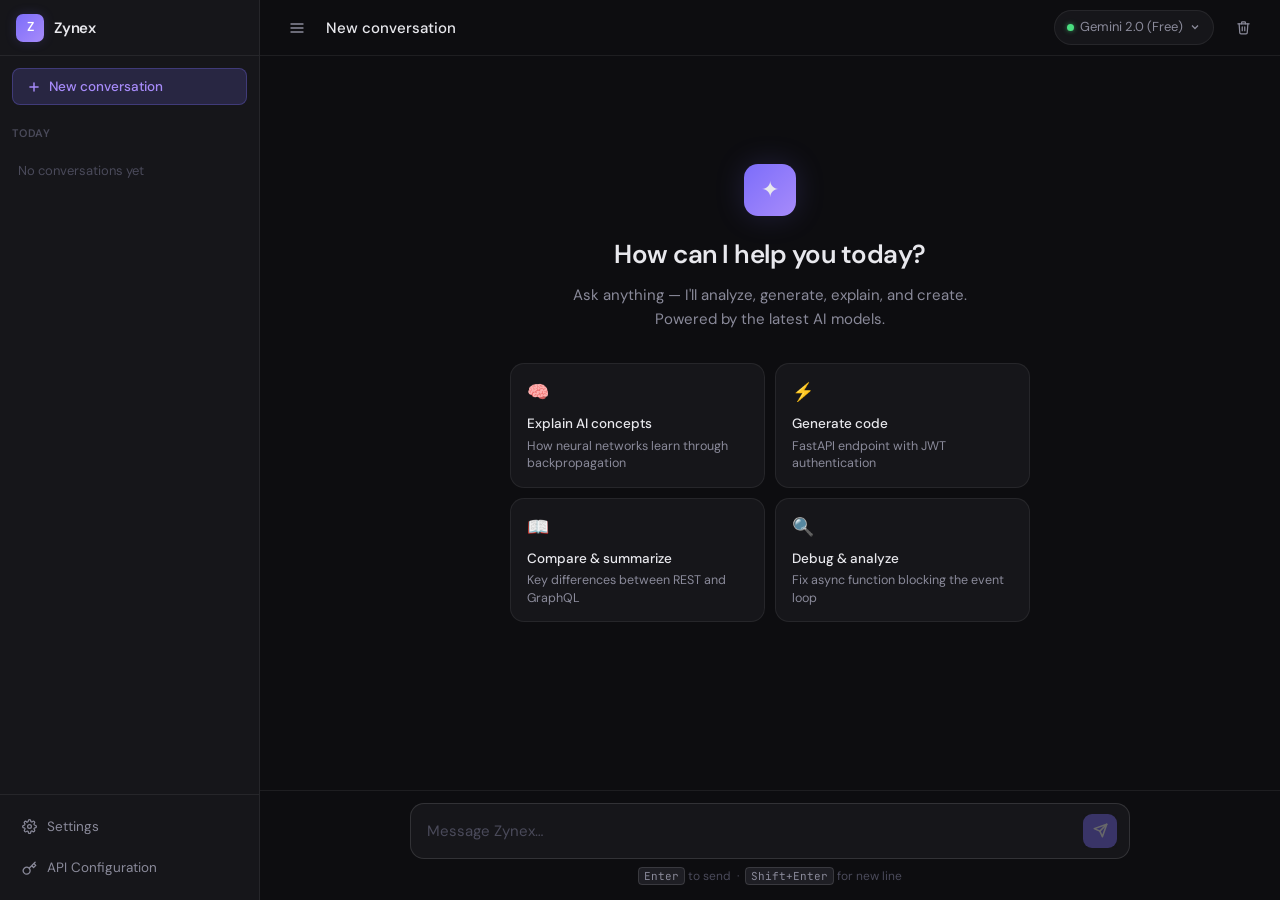
==== frontend/index.html @ 1a1c10d0 "fix: address frontend bugs regarding models, context, indicators, and errors" ====
<!DOCTYPE html>
<html lang="en">
<head>
  <meta charset="UTF-8" />
  <meta name="viewport" content="width=device-width, initial-scale=1.0" />
  <title>Zynex — Intelligent Assistant</title>
  <link rel="icon" type="image/svg+xml" href="favicon.svg" />
  <link rel="preconnect" href="https://fonts.googleapis.com" />
  <link rel="preconnect" href="https://fonts.gstatic.com" crossorigin />
  <link href="https://fonts.googleapis.com/css2?family=DM+Sans:ital,opsz,wght@0,9..40,300;0,9..40,400;0,9..40,500;0,9..40,600;1,9..40,300&family=JetBrains+Mono:wght@400;500&display=swap" rel="stylesheet" />
  <style>
    *, *::before, *::after { box-sizing: border-box; margin: 0; padding: 0; }

    :root {
      --bg:        #0d0d10;
      --surface:   #16161a;
      --surface2:  #1e1e24;
      --border:    rgba(255,255,255,0.07);
      --border2:   rgba(255,255,255,0.12);
      --text:      #e8e8ed;
      --text-dim:  #8a8a9a;
      --text-mute: #4a4a5a;
      --accent:    #7c6dfa;
      --accent2:   #a78bfa;
      --accent-glow: rgba(124,109,250,0.18);
      --user-bg:   #1e1d2e;
      --ai-bg:     transparent;
      --radius:    14px;
      --radius-sm: 8px;
      --font:      'DM Sans', sans-serif;
      --mono:      'JetBrains Mono', monospace;
      --sidebar-w: 260px;
      --header-h:  56px;
      --input-h:   64px;
    }

    html, body {
      height: 100%;
      width: 100%;
      overflow: hidden;
      background: var(--bg);
      color: var(--text);
      font-family: var(--font);
      font-size: 15px;
      line-height: 1.6;
      -webkit-font-smoothing: antialiased;
    }

    /* ── Layout ── */
    #app {
      display: flex;
      height: 100vh;
      width: 100vw;
      overflow: hidden;
    }

    /* ── Sidebar ── */
    #sidebar {
      width: var(--sidebar-w);
      min-width: var(--sidebar-w);
      background: var(--surface);
      border-right: 1px solid var(--border);
      display: flex;
      flex-direction: column;
      transition: transform 0.3s cubic-bezier(.4,0,.2,1), width 0.3s cubic-bezier(.4,0,.2,1);
      overflow: hidden;
      z-index: 10;
    }

    #sidebar.collapsed {
      width: 0;
      min-width: 0;
      transform: translateX(-100%);
    }

    .sidebar-header {
      height: var(--header-h);
      display: flex;
      align-items: center;
      padding: 0 16px;
      gap: 10px;
      border-bottom: 1px solid var(--border);
      flex-shrink: 0;
    }

    .logo-mark {
      width: 28px;
      height: 28px;
      background: linear-gradient(135deg, var(--accent), var(--accent2));
      border-radius: 7px;
      display: flex;
      align-items: center;
      justify-content: center;
      font-size: 13px;
      font-weight: 600;
      color: white;
      flex-shrink: 0;
      box-shadow: 0 0 12px var(--accent-glow);
    }

    .logo-text {
      font-weight: 600;
      font-size: 15px;
      letter-spacing: -0.2px;
      color: var(--text);
      white-space: nowrap;
    }

    .new-chat-btn {
      display: flex;
      align-items: center;
      gap: 8px;
      margin: 12px;
      padding: 9px 14px;
      background: var(--accent-glow);
      border: 1px solid rgba(124,109,250,0.3);
      border-radius: var(--radius-sm);
      color: var(--accent2);
      font-size: 13.5px;
      font-weight: 500;
      cursor: pointer;
      transition: all 0.18s ease;
      font-family: var(--font);
    }
    .new-chat-btn:hover {
      background: rgba(124,109,250,0.22);
      border-color: rgba(124,109,250,0.5);
    }
    .new-chat-btn svg { flex-shrink: 0; }

    .history-section {
      padding: 8px 12px 4px;
      font-size: 11px;
      font-weight: 600;
      letter-spacing: 0.8px;
      text-transform: uppercase;
      color: var(--text-mute);
    }

    .history-list {
      flex: 1;
      overflow-y: auto;
      padding: 4px 8px;
      scrollbar-width: thin;
      scrollbar-color: var(--border2) transparent;
    }
    .history-list::-webkit-scrollbar { width: 4px; }
    .history-list::-webkit-scrollbar-track { background: transparent; }
    .history-list::-webkit-scrollbar-thumb { background: var(--border2); border-radius: 2px; }

    .history-item {
      padding: 8px 10px;
      border-radius: var(--radius-sm);
      cursor: pointer;
      font-size: 13.5px;
      color: var(--text-dim);
      white-space: nowrap;
      overflow: hidden;
      text-overflow: ellipsis;
      transition: all 0.15s;
      display: flex;
      align-items: center;
      gap: 8px;
    }
    .history-item:hover { background: var(--surface2); color: var(--text); }
    .history-item.active { background: var(--surface2); color: var(--text); }
    .history-item svg { flex-shrink: 0; opacity: 0.5; }

    .sidebar-footer {
      border-top: 1px solid var(--border);
      padding: 12px;
      display: flex;
      flex-direction: column;
      gap: 2px;
    }

    .sidebar-footer-btn {
      display: flex;
      align-items: center;
      gap: 10px;
      padding: 9px 10px;
      border-radius: var(--radius-sm);
      color: var(--text-dim);
      font-size: 13.5px;
      cursor: pointer;
      transition: all 0.15s;
    }
    .sidebar-footer-btn:hover { background: var(--surface2); color: var(--text); }

    /* ── Main ── */
    #main {
      flex: 1;
      display: flex;
      flex-direction: column;
      min-width: 0;
      overflow: hidden;
    }

    /* ── Header ── */
    #header {
      height: var(--header-h);
      display: flex;
      align-items: center;
      padding: 0 20px;
      border-bottom: 1px solid var(--border);
      background: var(--bg);
      flex-shrink: 0;
      gap: 12px;
    }

    .icon-btn {
      width: 34px;
      height: 34px;
      display: flex;
      align-items: center;
      justify-content: center;
      border-radius: var(--radius-sm);
      background: none;
      border: none;
      color: var(--text-dim);
      cursor: pointer;
      transition: all 0.15s;
      flex-shrink: 0;
    }
    .icon-btn:hover { background: var(--surface2); color: var(--text); }

    .model-selector {
      display: flex;
      align-items: center;
      gap: 6px;
      padding: 6px 12px;
      background: var(--surface);
      border: 1px solid var(--border);
      border-radius: 20px;
      font-size: 13px;
      color: var(--text-dim);
      cursor: pointer;
      transition: all 0.15s;
      font-family: var(--font);
    }
    .model-selector:hover { border-color: var(--border2); color: var(--text); }
    .model-dot {
      width: 7px; height: 7px;
      background: #4ade80;
      border-radius: 50%;
      box-shadow: 0 0 5px rgba(74,222,128,0.6);
      animation: pulse-dot 2s ease-in-out infinite;
    }
    @keyframes pulse-dot {
      0%, 100% { opacity: 1; }
      50% { opacity: 0.5; }
    }

    .header-title {
      flex: 1;
      font-size: 15px;
      font-weight: 500;
      color: var(--text);
      white-space: nowrap;
      overflow: hidden;
      text-overflow: ellipsis;
    }

    /* ── Chat area ── */
    #chat {
      flex: 1;
      overflow-y: auto;
      padding: 0;
      scroll-behavior: smooth;
      scrollbar-width: thin;
      scrollbar-color: var(--border2) transparent;
      display: flex;
      flex-direction: column;
    }
    #chat::-webkit-scrollbar { width: 5px; }
    #chat::-webkit-scrollbar-track { background: transparent; }
    #chat::-webkit-scrollbar-thumb { background: var(--border2); border-radius: 3px; }

    /* Welcome screen */
    #welcome {
      flex: 1;
      display: flex;
      flex-direction: column;
      align-items: center;
      justify-content: center;
      padding: 40px 24px 100px;
      text-align: center;
      min-height: 0;
    }

    .welcome-icon {
      width: 52px;
      height: 52px;
      background: linear-gradient(135deg, var(--accent), var(--accent2));
      border-radius: 14px;
      display: flex;
      align-items: center;
      justify-content: center;
      font-size: 22px;
      margin-bottom: 18px;
      box-shadow: 0 0 30px var(--accent-glow);
      animation: float 4s ease-in-out infinite;
    }
    @keyframes float {
      0%, 100% { transform: translateY(0px); }
      50% { transform: translateY(-6px); }
    }

    .welcome-title {
      font-size: 26px;
      font-weight: 600;
      letter-spacing: -0.5px;
      color: var(--text);
      margin-bottom: 8px;
    }
    .welcome-sub {
      font-size: 15px;
      color: var(--text-dim);
      max-width: 400px;
      line-height: 1.6;
      margin-bottom: 32px;
    }

    .suggestion-grid {
      display: grid;
      grid-template-columns: 1fr 1fr;
      gap: 10px;
      max-width: 520px;
      width: 100%;
    }

    .suggestion-card {
      background: var(--surface);
      border: 1px solid var(--border);
      border-radius: var(--radius);
      padding: 14px 16px;
      cursor: pointer;
      text-align: left;
      transition: all 0.18s ease;
      font-family: var(--font);
    }
    .suggestion-card:hover {
      border-color: rgba(124,109,250,0.4);
      background: var(--surface2);
      transform: translateY(-1px);
      box-shadow: 0 4px 20px rgba(0,0,0,0.3);
    }
    .suggestion-card .s-icon {
      font-size: 18px;
      margin-bottom: 6px;
    }
    .suggestion-card .s-title {
      font-size: 13.5px;
      font-weight: 500;
      color: var(--text);
      margin-bottom: 3px;
    }
    .suggestion-card .s-desc {
      font-size: 12.5px;
      color: var(--text-dim);
      line-height: 1.4;
    }

    /* Messages */
    #messages {
      flex: 1;
      padding: 20px 0 8px;
      display: flex;
      flex-direction: column;
      gap: 0;
    }

    .message {
      width: 100%;
      padding: 16px 0;
      display: flex;
      justify-content: center;
      animation: fadeSlideUp 0.25s ease forwards;
    }
    @keyframes fadeSlideUp {
      from { opacity: 0; transform: translateY(10px); }
      to   { opacity: 1; transform: translateY(0); }
    }

    .message-inner {
      width: 100%;
      max-width: 720px;
      padding: 0 24px;
      display: flex;
      flex-direction: column;
      gap: 8px;
    }

    .message.user .message-inner {
      align-items: flex-end;
    }

    .message-avatar {
      width: 28px;
      height: 28px;
      border-radius: 50%;
      display: flex;
      align-items: center;
      justify-content: center;
      font-size: 12px;
      font-weight: 600;
      flex-shrink: 0;
    }

    .message-meta {
      display: flex;
      align-items: center;
      gap: 8px;
    }
    .message.user .message-meta {
      flex-direction: row-reverse;
    }

    .message-role {
      font-size: 12.5px;
      font-weight: 600;
      color: var(--text-mute);
      letter-spacing: 0.3px;
    }

    .message-bubble {
      max-width: 85%;
      font-size: 15px;
      line-height: 1.7;
    }

    .message.user .message-bubble {
      background: var(--user-bg);
      border: 1px solid rgba(124,109,250,0.2);
      border-radius: 18px 18px 4px 18px;
      padding: 12px 18px;
      color: var(--text);
    }

    .message.ai .message-bubble {
      color: var(--text);
      padding: 4px 0;
    }

    /* AI avatar */
    .ai-avatar {
      background: linear-gradient(135deg, var(--accent), var(--accent2));
      color: white;
    }
    .user-avatar {
      background: var(--surface2);
      border: 1px solid var(--border2);
      color: var(--text-dim);
    }

    /* Code blocks */
    .message-bubble pre {
      background: var(--surface);
      border: 1px solid var(--border);
      border-radius: var(--radius-sm);
      padding: 14px 16px;
      overflow-x: auto;
      margin: 10px 0;
      font-family: var(--mono);
      font-size: 13px;
      line-height: 1.6;
    }
    .message-bubble code {
      font-family: var(--mono);
      font-size: 13px;
      background: var(--surface2);
      padding: 2px 6px;
      border-radius: 4px;
      color: var(--accent2);
    }
    .message-bubble pre code {
      background: none;
      padding: 0;
      color: var(--text);
    }

    /* Typing indicator */
    .typing-indicator {
      display: flex;
      align-items: center;
      gap: 4px;
      padding: 14px 0 4px;
    }
    .typing-dot {
      width: 7px;
      height: 7px;
      border-radius: 50%;
      background: var(--accent2);
      opacity: 0.4;
      animation: blink 1.2s ease-in-out infinite;
    }
    .typing-dot:nth-child(2) { animation-delay: 0.2s; }
    .typing-dot:nth-child(3) { animation-delay: 0.4s; }
    @keyframes blink {
      0%, 80%, 100% { opacity: 0.2; transform: scale(0.9); }
      40% { opacity: 1; transform: scale(1.1); }
    }

    /* Streaming text cursor */
    .stream-cursor {
      display: inline-block;
      width: 2px;
      height: 1em;
      background: var(--accent2);
      vertical-align: text-bottom;
      margin-left: 2px;
      animation: cursor-blink 0.7s ease-in-out infinite;
    }
    @keyframes cursor-blink {
      0%, 100% { opacity: 1; }
      50% { opacity: 0; }
    }

    /* ── Input area ── */
    #input-area {
      border-top: 1px solid var(--border);
      background: var(--bg);
      padding: 12px 20px 14px;
      flex-shrink: 0;
    }

    .input-wrapper {
      max-width: 720px;
      margin: 0 auto;
      position: relative;
    }

    .input-box {
      width: 100%;
      background: var(--surface);
      border: 1px solid var(--border2);
      border-radius: 14px;
      display: flex;
      align-items: flex-end;
      gap: 0;
      transition: border-color 0.2s, box-shadow 0.2s;
      overflow: hidden;
    }
    .input-box:focus-within {
      border-color: rgba(124,109,250,0.5);
      box-shadow: 0 0 0 3px var(--accent-glow);
    }

    #input {
      flex: 1;
      background: none;
      border: none;
      outline: none;
      color: var(--text);
      font-family: var(--font);
      font-size: 15px;
      line-height: 1.5;
      padding: 14px 16px;
      resize: none;
      max-height: 160px;
      min-height: 52px;
      overflow-y: auto;
      scrollbar-width: thin;
    }
    #input::placeholder { color: var(--text-mute); }

    .input-actions {
      display: flex;
      align-items: flex-end;
      padding: 10px 12px 10px 0;
      gap: 6px;
    }

    #send-btn {
      width: 34px;
      height: 34px;
      border-radius: 9px;
      border: none;
      background: var(--accent);
      color: white;
      cursor: pointer;
      display: flex;
      align-items: center;
      justify-content: center;
      transition: all 0.15s;
      flex-shrink: 0;
    }
    #send-btn:hover { background: var(--accent2); transform: scale(1.04); }
    #send-btn:disabled { opacity: 0.35; cursor: not-allowed; transform: none; }
    #send-btn.loading {
      background: var(--surface2);
    }
    .stop-icon { display: none; }
    #send-btn.loading .send-icon { display: none; }
    #send-btn.loading .stop-icon { display: block; }

    /* ── Progress bar ── */
    #progress-bar {
      position: fixed;
      top: 0;
      left: 0;
      height: 2px;
      width: 0%;
      background: linear-gradient(90deg, var(--accent), var(--accent2));
      z-index: 9999;
      transition: width 0.3s ease;
      box-shadow: 0 0 8px var(--accent);
      display: none;
    }
    #progress-bar.active {
      display: block;
    }

    /* ── Scrollbar for chat ── */
    #chat {
      scrollbar-width: thin;
      scrollbar-color: var(--border2) transparent;
    }

    /* ── Toasts ── */
    #toast-container {
      position: fixed;
      bottom: 80px;
      right: 20px;
      display: flex;
      flex-direction: column;
      gap: 8px;
      z-index: 9999;
    }
    .toast {
      background: var(--surface2);
      border: 1px solid var(--border2);
      border-radius: var(--radius-sm);
      padding: 10px 14px;
      font-size: 13.5px;
      color: var(--text);
      animation: toast-in 0.2s ease;
      max-width: 280px;
    }
    @keyframes toast-in {
      from { opacity: 0; transform: translateY(10px); }
      to   { opacity: 1; transform: translateY(0); }
    }
    .toast.error { border-color: rgba(239,68,68,0.4); color: #fca5a5; }
    .toast.success { border-color: rgba(74,222,128,0.4); color: #86efac; }

    /* ── Responsive ── */
    @media (max-width: 768px) {
      #sidebar {
        position: fixed;
        top: 0;
        left: 0;
        height: 100%;
        transform: translateX(-100%);
        width: 280px;
        min-width: 280px;
      }
      #sidebar.open {
        transform: translateX(0);
        box-shadow: 4px 0 30px rgba(0,0,0,0.5);
      }
      #sidebar.collapsed {
        width: 280px;
        min-width: 280px;
        transform: translateX(-100%);
      }
      .suggestion-grid {
        grid-template-columns: 1fr;
      }
      .message-inner {
        padding: 0 16px;
      }
      #input-area {
        padding: 10px 12px 12px;
      }
    }

    /* ── Key input states ── */
    .input-hint {
      text-align: center;
      font-size: 12px;
      color: var(--text-mute);
      margin-top: 8px;
    }
    .input-hint kbd {
      font-family: var(--mono);
      font-size: 11px;
      background: var(--surface2);
      border: 1px solid var(--border2);
      border-radius: 4px;
      padding: 1px 5px;
      color: var(--text-dim);
    }

    /* ── Setup Banner ── */
    #setup-banner {
      display: none;
      background: linear-gradient(135deg, rgba(124,109,250,0.12), rgba(167,139,250,0.08));
      border: 1px solid rgba(124,109,250,0.25);
      border-radius: var(--radius);
      padding: 20px 24px;
      margin: 16px 20px;
      text-align: center;
      animation: fadeSlideUp 0.35s ease forwards;
    }
    #setup-banner.visible { display: block; }
    .setup-title {
      font-size: 15px;
      font-weight: 600;
      color: var(--text);
      margin-bottom: 6px;
    }
    .setup-desc {
      font-size: 13px;
      color: var(--text-dim);
      margin-bottom: 14px;
      line-height: 1.5;
    }
    .setup-btn {
      display: inline-flex;
      align-items: center;
      gap: 8px;
      padding: 10px 22px;
      background: var(--accent);
      border: none;
      border-radius: 10px;
      color: white;
      font-size: 14px;
      font-weight: 600;
      cursor: pointer;
      font-family: var(--font);
      transition: all 0.18s ease;
      box-shadow: 0 2px 12px rgba(124,109,250,0.3);
    }
    .setup-btn:hover {
      background: var(--accent2);
      transform: translateY(-1px);
      box-shadow: 0 4px 20px rgba(124,109,250,0.4);
    }
    .setup-btn:disabled {
      opacity: 0.6;
      cursor: not-allowed;
      transform: none;
    }
    .setup-badge {
      display: inline-block;
      background: rgba(74,222,128,0.15);
      border: 1px solid rgba(74,222,128,0.3);
      border-radius: 6px;
      padding: 2px 8px;
      font-size: 11px;
      color: #86efac;
      font-weight: 600;
      margin-left: 6px;
    }
    .setup-success {
      display: none;
      color: #86efac;
      font-size: 14px;
      font-weight: 500;
      padding: 12px 0 4px;
    }
    .setup-success.visible { display: block; }

    @keyframes spin {
      to { transform: rotate(360deg); }
    }
  </style>
</head>
<body>

<!-- Progress bar -->
<div id="progress-bar"></div>

<!-- Toast container -->
<div id="toast-container"></div>

<div id="app">

  <!-- Sidebar -->
  <aside id="sidebar">
    <div class="sidebar-header">
      <div class="logo-mark">Z</div>
      <span class="logo-text">Zynex</span>
    </div>

    <button class="new-chat-btn" onclick="newChat()">
      <svg width="14" height="14" viewBox="0 0 24 24" fill="none" stroke="currentColor" stroke-width="2.5" stroke-linecap="round" stroke-linejoin="round">
        <line x1="12" y1="5" x2="12" y2="19"/><line x1="5" y1="12" x2="19" y2="12"/>
      </svg>
      New conversation
    </button>

    <div class="history-section">Today</div>
    <div class="history-list" id="history-list">
      <!-- populated by JS -->
    </div>

    <div class="sidebar-footer">
      <div class="sidebar-footer-btn" onclick="showToast('Settings coming soon', 'info')">
        <svg width="15" height="15" viewBox="0 0 24 24" fill="none" stroke="currentColor" stroke-width="2" stroke-linecap="round" stroke-linejoin="round">
          <circle cx="12" cy="12" r="3"/><path d="M19.4 15a1.65 1.65 0 0 0 .33 1.82l.06.06a2 2 0 0 1-2.83 2.83l-.06-.06a1.65 1.65 0 0 0-1.82-.33 1.65 1.65 0 0 0-1 1.51V21a2 2 0 0 1-4 0v-.09A1.65 1.65 0 0 0 9 19.4a1.65 1.65 0 0 0-1.82.33l-.06.06a2 2 0 0 1-2.83-2.83l.06-.06A1.65 1.65 0 0 0 4.68 15a1.65 1.65 0 0 0-1.51-1H3a2 2 0 0 1 0-4h.09A1.65 1.65 0 0 0 4.6 9a1.65 1.65 0 0 0-.33-1.82l-.06-.06a2 2 0 0 1 2.83-2.83l.06.06A1.65 1.65 0 0 0 9 4.68a1.65 1.65 0 0 0 1-1.51V3a2 2 0 0 1 4 0v.09a1.65 1.65 0 0 0 1 1.51 1.65 1.65 0 0 0 1.82-.33l.06-.06a2 2 0 0 1 2.83 2.83l-.06.06A1.65 1.65 0 0 0 19.4 9a1.65 1.65 0 0 0 1.51 1H21a2 2 0 0 1 0 4h-.09a1.65 1.65 0 0 0-1.51 1z"/>
        </svg>
        Settings
      </div>
      <div class="sidebar-footer-btn" onclick="activateAI()">
        <svg width="15" height="15" viewBox="0 0 24 24" fill="none" stroke="currentColor" stroke-width="2" stroke-linecap="round" stroke-linejoin="round">
          <path d="M21 2l-2 2m-7.61 7.61a5.5 5.5 0 1 1-7.778 7.778 5.5 5.5 0 0 1 7.777-7.777zm0 0L15.5 7.5m0 0l3 3L22 7l-3-3m-3.5 3.5L19 4"/>
        </svg>
        API Configuration
      </div>
    </div>
  </aside>

  <!-- Main -->
  <main id="main">

    <!-- Setup Banner (shown when no API key is configured) -->
    <div id="setup-banner">
      <div class="setup-title">Activate Free AI <span class="setup-badge">FREE</span></div>
      <div class="setup-desc">
        One click connects you to powerful AI models (Gemini, Llama, DeepSeek) — completely free, forever.
      </div>
      <button class="setup-btn" id="activate-btn" onclick="activateAI()">
        <svg width="16" height="16" viewBox="0 0 24 24" fill="none" stroke="currentColor" stroke-width="2.5" stroke-linecap="round" stroke-linejoin="round">
          <polygon points="13 2 3 14 12 14 11 22 21 10 12 10 13 2"/>
        </svg>
        Activate Free AI
      </button>
      <div class="setup-success" id="setup-success">AI activated — you're all set!</div>
    </div>

    <!-- Header -->
    <header id="header">
      <button class="icon-btn" id="toggle-sidebar" onclick="toggleSidebar()" title="Toggle sidebar">
        <svg width="16" height="16" viewBox="0 0 24 24" fill="none" stroke="currentColor" stroke-width="2" stroke-linecap="round" stroke-linejoin="round">
          <line x1="3" y1="6" x2="21" y2="6"/><line x1="3" y1="12" x2="21" y2="12"/><line x1="3" y1="18" x2="21" y2="18"/>
        </svg>
      </button>

      <div class="header-title" id="header-title">New conversation</div>

      <div class="model-selector" id="model-btn" style="cursor:default;">
        <div class="model-dot"></div>
        <span id="model-label">Gemini 2.0 (Free)</span>
        <svg width="12" height="12" viewBox="0 0 24 24" fill="none" stroke="currentColor" stroke-width="2.5">
          <polyline points="6 9 12 15 18 9"/>
        </svg>
      </div>

      <button class="icon-btn" onclick="clearChat()" title="Clear chat">
        <svg width="15" height="15" viewBox="0 0 24 24" fill="none" stroke="currentColor" stroke-width="2" stroke-linecap="round" stroke-linejoin="round">
          <polyline points="3 6 5 6 21 6"/><path d="M19 6l-1 14a2 2 0 0 1-2 2H8a2 2 0 0 1-2-2L5 6"/><path d="M10 11v6"/><path d="M14 11v6"/><path d="M9 6V4a1 1 0 0 1 1-1h4a1 1 0 0 1 1 1v2"/>
        </svg>
      </button>
    </header>

    <!-- Chat -->
    <div id="chat">
      <!-- Welcome -->
      <div id="welcome">
        <div class="welcome-icon">✦</div>
        <h1 class="welcome-title">How can I help you today?</h1>
        <p class="welcome-sub">Ask anything — I'll analyze, generate, explain, and create. Powered by the latest AI models.</p>
        <div class="suggestion-grid">
          <div class="suggestion-card" onclick="useSuggestion('Explain how neural networks learn through backpropagation')">
            <div class="s-icon">🧠</div>
            <div class="s-title">Explain AI concepts</div>
            <div class="s-desc">How neural networks learn through backpropagation</div>
          </div>
          <div class="suggestion-card" onclick="useSuggestion('Write a Python FastAPI endpoint with JWT authentication')">
            <div class="s-icon">⚡</div>
            <div class="s-title">Generate code</div>
            <div class="s-desc">FastAPI endpoint with JWT authentication</div>
          </div>
          <div class="suggestion-card" onclick="useSuggestion('Summarize the key differences between REST and GraphQL APIs')">
            <div class="s-icon">📖</div>
            <div class="s-title">Compare & summarize</div>
            <div class="s-desc">Key differences between REST and GraphQL</div>
          </div>
          <div class="suggestion-card" onclick="useSuggestion('Help me debug: my Python async function is blocking the event loop')">
            <div class="s-icon">🔍</div>
            <div class="s-title">Debug & analyze</div>
            <div class="s-desc">Fix async function blocking the event loop</div>
          </div>
        </div>
      </div>

      <!-- Messages -->
      <div id="messages" style="display:none;"></div>
    </div>

    <!-- Input -->
    <div id="input-area">
      <div class="input-wrapper">
        <div class="input-box">
          <textarea
            id="input"
            placeholder="Message Zynex…"
            rows="1"
            autocomplete="off"
            spellcheck="true"
          ></textarea>
          <div class="input-actions">
            <button id="send-btn" title="Send (Enter)" disabled>
              <svg class="send-icon" width="15" height="15" viewBox="0 0 24 24" fill="none" stroke="currentColor" stroke-width="2.5" stroke-linecap="round" stroke-linejoin="round">
                <line x1="22" y1="2" x2="11" y2="13"/><polygon points="22 2 15 22 11 13 2 9 22 2"/>
              </svg>
              <svg class="stop-icon" width="14" height="14" viewBox="0 0 24 24" fill="currentColor">
                <rect x="3" y="3" width="18" height="18" rx="2"/>
              </svg>
            </button>
          </div>
        </div>
        <div class="input-hint"><kbd>Enter</kbd> to send &nbsp;·&nbsp; <kbd>Shift+Enter</kbd> for new line</div>
      </div>
    </div>

  </main>
</div>

<script src="js/app.js"></script>
</body>
</html>
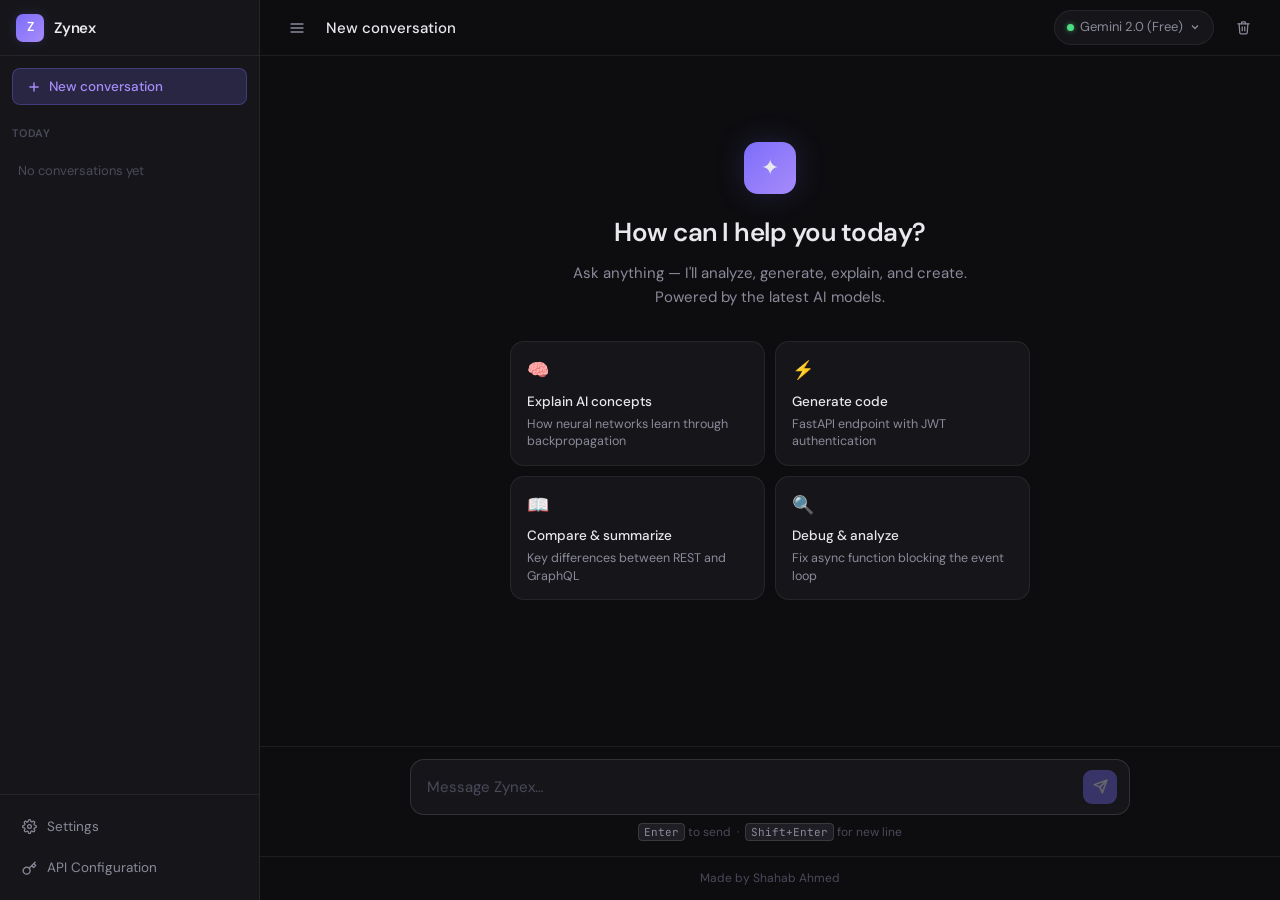
==== commit 0976ffcd: "fix: setup banner always visible, rename workspace to zynex, add credit footer" ====
--- a/frontend/index.html
+++ b/frontend/index.html
@@ -423,6 +423,21 @@
       letter-spacing: 0.3px;
     }
 
+    .copy-btn {
+      background: none;
+      border: none;
+      color: var(--text-dim);
+      cursor: pointer;
+      padding: 4px;
+      border-radius: 4px;
+      margin-left: auto;
+      transition: all 0.15s;
+    }
+    .copy-btn:hover {
+      background: var(--surface2);
+      color: var(--text);
+    }
+
     .message-bubble {
       max-width: 85%;
       font-size: 15px;
@@ -440,6 +455,33 @@
     .message.ai .message-bubble {
       color: var(--text);
       padding: 4px 0;
+    }
+
+    .message-actions {
+      display: flex;
+      gap: 8px;
+      margin-top: 8px;
+      padding-top: 8px;
+      border-top: 1px solid var(--border);
+    }
+
+    .copy-btn {
+      background: var(--surface2);
+      border: 1px solid var(--border);
+      color: var(--text-dim);
+      cursor: pointer;
+      padding: 6px 12px;
+      border-radius: 6px;
+      font-size: 12.5px;
+      display: flex;
+      align-items: center;
+      gap: 6px;
+      transition: all 0.15s;
+    }
+    .copy-btn:hover {
+      background: var(--surface);
+      color: var(--text);
+      border-color: var(--border2);
     }
 
     /* AI avatar */
@@ -840,7 +882,7 @@
 
       <div class="header-title" id="header-title">New conversation</div>
 
-      <div class="model-selector" id="model-btn" style="cursor:default;">
+      <div class="model-selector" id="model-btn" onclick="cycleModel()">
         <div class="model-dot"></div>
         <span id="model-label">Gemini 2.0 (Free)</span>
         <svg width="12" height="12" viewBox="0 0 24 24" fill="none" stroke="currentColor" stroke-width="2.5">
@@ -916,6 +958,10 @@
       </div>
     </div>
 
+    <footer style="text-align:center;padding:12px 20px;font-size:12px;color:var(--text-mute);border-top:1px solid var(--border);background:var(--bg);flex-shrink:0;">
+      Made by Shahab Ahmed
+    </footer>
+
   </main>
 </div>
 
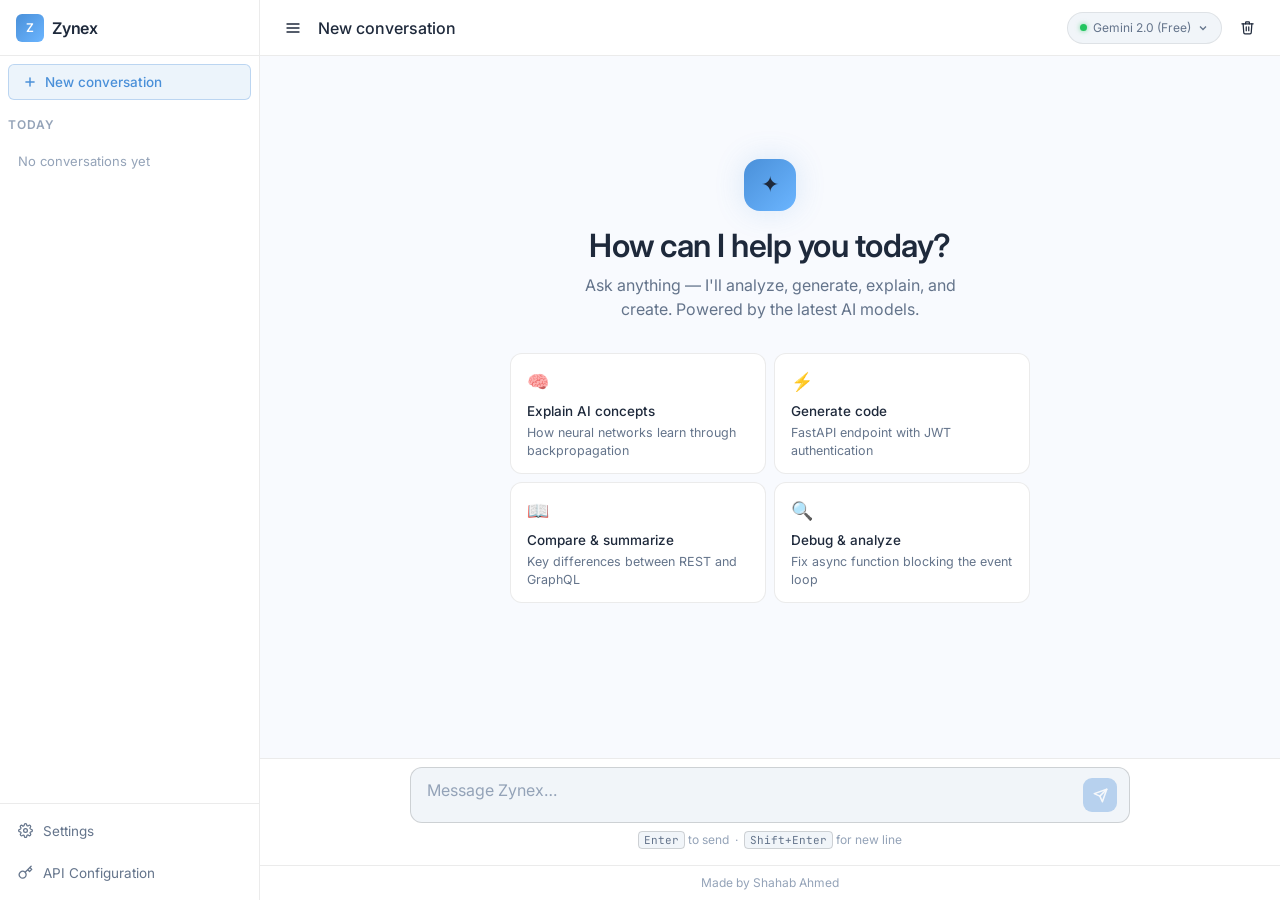
==== commit d75cfd9e: "feat: set up CSS architecture with BEM methodology - Create 5 separate CSS files organized by BEM me" ====
--- a/frontend/index.html
+++ b/frontend/index.html
@@ -7,823 +7,28 @@
   <link rel="icon" type="image/svg+xml" href="favicon.svg" />
   <link rel="preconnect" href="https://fonts.googleapis.com" />
   <link rel="preconnect" href="https://fonts.gstatic.com" crossorigin />
-  <link href="https://fonts.googleapis.com/css2?family=DM+Sans:ital,opsz,wght@0,9..40,300;0,9..40,400;0,9..40,500;0,9..40,600;1,9..40,300&family=JetBrains+Mono:wght@400;500&display=swap" rel="stylesheet" />
-  <style>
-    *, *::before, *::after { box-sizing: border-box; margin: 0; padding: 0; }
-
-    :root {
-      --bg:        #0d0d10;
-      --surface:   #16161a;
-      --surface2:  #1e1e24;
-      --border:    rgba(255,255,255,0.07);
-      --border2:   rgba(255,255,255,0.12);
-      --text:      #e8e8ed;
-      --text-dim:  #8a8a9a;
-      --text-mute: #4a4a5a;
-      --accent:    #7c6dfa;
-      --accent2:   #a78bfa;
-      --accent-glow: rgba(124,109,250,0.18);
-      --user-bg:   #1e1d2e;
-      --ai-bg:     transparent;
-      --radius:    14px;
-      --radius-sm: 8px;
-      --font:      'DM Sans', sans-serif;
-      --mono:      'JetBrains Mono', monospace;
-      --sidebar-w: 260px;
-      --header-h:  56px;
-      --input-h:   64px;
-    }
-
-    html, body {
-      height: 100%;
-      width: 100%;
-      overflow: hidden;
-      background: var(--bg);
-      color: var(--text);
-      font-family: var(--font);
-      font-size: 15px;
-      line-height: 1.6;
-      -webkit-font-smoothing: antialiased;
-    }
-
-    /* ── Layout ── */
-    #app {
-      display: flex;
-      height: 100vh;
-      width: 100vw;
-      overflow: hidden;
-    }
-
-    /* ── Sidebar ── */
-    #sidebar {
-      width: var(--sidebar-w);
-      min-width: var(--sidebar-w);
-      background: var(--surface);
-      border-right: 1px solid var(--border);
-      display: flex;
-      flex-direction: column;
-      transition: transform 0.3s cubic-bezier(.4,0,.2,1), width 0.3s cubic-bezier(.4,0,.2,1);
-      overflow: hidden;
-      z-index: 10;
-    }
-
-    #sidebar.collapsed {
-      width: 0;
-      min-width: 0;
-      transform: translateX(-100%);
-    }
-
-    .sidebar-header {
-      height: var(--header-h);
-      display: flex;
-      align-items: center;
-      padding: 0 16px;
-      gap: 10px;
-      border-bottom: 1px solid var(--border);
-      flex-shrink: 0;
-    }
-
-    .logo-mark {
-      width: 28px;
-      height: 28px;
-      background: linear-gradient(135deg, var(--accent), var(--accent2));
-      border-radius: 7px;
-      display: flex;
-      align-items: center;
-      justify-content: center;
-      font-size: 13px;
-      font-weight: 600;
-      color: white;
-      flex-shrink: 0;
-      box-shadow: 0 0 12px var(--accent-glow);
-    }
-
-    .logo-text {
-      font-weight: 600;
-      font-size: 15px;
-      letter-spacing: -0.2px;
-      color: var(--text);
-      white-space: nowrap;
-    }
-
-    .new-chat-btn {
-      display: flex;
-      align-items: center;
-      gap: 8px;
-      margin: 12px;
-      padding: 9px 14px;
-      background: var(--accent-glow);
-      border: 1px solid rgba(124,109,250,0.3);
-      border-radius: var(--radius-sm);
-      color: var(--accent2);
-      font-size: 13.5px;
-      font-weight: 500;
-      cursor: pointer;
-      transition: all 0.18s ease;
-      font-family: var(--font);
-    }
-    .new-chat-btn:hover {
-      background: rgba(124,109,250,0.22);
-      border-color: rgba(124,109,250,0.5);
-    }
-    .new-chat-btn svg { flex-shrink: 0; }
-
-    .history-section {
-      padding: 8px 12px 4px;
-      font-size: 11px;
-      font-weight: 600;
-      letter-spacing: 0.8px;
-      text-transform: uppercase;
-      color: var(--text-mute);
-    }
-
-    .history-list {
-      flex: 1;
-      overflow-y: auto;
-      padding: 4px 8px;
-      scrollbar-width: thin;
-      scrollbar-color: var(--border2) transparent;
-    }
-    .history-list::-webkit-scrollbar { width: 4px; }
-    .history-list::-webkit-scrollbar-track { background: transparent; }
-    .history-list::-webkit-scrollbar-thumb { background: var(--border2); border-radius: 2px; }
-
-    .history-item {
-      padding: 8px 10px;
-      border-radius: var(--radius-sm);
-      cursor: pointer;
-      font-size: 13.5px;
-      color: var(--text-dim);
-      white-space: nowrap;
-      overflow: hidden;
-      text-overflow: ellipsis;
-      transition: all 0.15s;
-      display: flex;
-      align-items: center;
-      gap: 8px;
-    }
-    .history-item:hover { background: var(--surface2); color: var(--text); }
-    .history-item.active { background: var(--surface2); color: var(--text); }
-    .history-item svg { flex-shrink: 0; opacity: 0.5; }
-
-    .sidebar-footer {
-      border-top: 1px solid var(--border);
-      padding: 12px;
-      display: flex;
-      flex-direction: column;
-      gap: 2px;
-    }
-
-    .sidebar-footer-btn {
-      display: flex;
-      align-items: center;
-      gap: 10px;
-      padding: 9px 10px;
-      border-radius: var(--radius-sm);
-      color: var(--text-dim);
-      font-size: 13.5px;
-      cursor: pointer;
-      transition: all 0.15s;
-    }
-    .sidebar-footer-btn:hover { background: var(--surface2); color: var(--text); }
-
-    /* ── Main ── */
-    #main {
-      flex: 1;
-      display: flex;
-      flex-direction: column;
-      min-width: 0;
-      overflow: hidden;
-    }
-
-    /* ── Header ── */
-    #header {
-      height: var(--header-h);
-      display: flex;
-      align-items: center;
-      padding: 0 20px;
-      border-bottom: 1px solid var(--border);
-      background: var(--bg);
-      flex-shrink: 0;
-      gap: 12px;
-    }
-
-    .icon-btn {
-      width: 34px;
-      height: 34px;
-      display: flex;
-      align-items: center;
-      justify-content: center;
-      border-radius: var(--radius-sm);
-      background: none;
-      border: none;
-      color: var(--text-dim);
-      cursor: pointer;
-      transition: all 0.15s;
-      flex-shrink: 0;
-    }
-    .icon-btn:hover { background: var(--surface2); color: var(--text); }
-
-    .model-selector {
-      display: flex;
-      align-items: center;
-      gap: 6px;
-      padding: 6px 12px;
-      background: var(--surface);
-      border: 1px solid var(--border);
-      border-radius: 20px;
-      font-size: 13px;
-      color: var(--text-dim);
-      cursor: pointer;
-      transition: all 0.15s;
-      font-family: var(--font);
-    }
-    .model-selector:hover { border-color: var(--border2); color: var(--text); }
-    .model-dot {
-      width: 7px; height: 7px;
-      background: #4ade80;
-      border-radius: 50%;
-      box-shadow: 0 0 5px rgba(74,222,128,0.6);
-      animation: pulse-dot 2s ease-in-out infinite;
-    }
-    @keyframes pulse-dot {
-      0%, 100% { opacity: 1; }
-      50% { opacity: 0.5; }
-    }
-
-    .header-title {
-      flex: 1;
-      font-size: 15px;
-      font-weight: 500;
-      color: var(--text);
-      white-space: nowrap;
-      overflow: hidden;
-      text-overflow: ellipsis;
-    }
-
-    /* ── Chat area ── */
-    #chat {
-      flex: 1;
-      overflow-y: auto;
-      padding: 0;
-      scroll-behavior: smooth;
-      scrollbar-width: thin;
-      scrollbar-color: var(--border2) transparent;
-      display: flex;
-      flex-direction: column;
-    }
-    #chat::-webkit-scrollbar { width: 5px; }
-    #chat::-webkit-scrollbar-track { background: transparent; }
-    #chat::-webkit-scrollbar-thumb { background: var(--border2); border-radius: 3px; }
-
-    /* Welcome screen */
-    #welcome {
-      flex: 1;
-      display: flex;
-      flex-direction: column;
-      align-items: center;
-      justify-content: center;
-      padding: 40px 24px 100px;
-      text-align: center;
-      min-height: 0;
-    }
-
-    .welcome-icon {
-      width: 52px;
-      height: 52px;
-      background: linear-gradient(135deg, var(--accent), var(--accent2));
-      border-radius: 14px;
-      display: flex;
-      align-items: center;
-      justify-content: center;
-      font-size: 22px;
-      margin-bottom: 18px;
-      box-shadow: 0 0 30px var(--accent-glow);
-      animation: float 4s ease-in-out infinite;
-    }
-    @keyframes float {
-      0%, 100% { transform: translateY(0px); }
-      50% { transform: translateY(-6px); }
-    }
-
-    .welcome-title {
-      font-size: 26px;
-      font-weight: 600;
-      letter-spacing: -0.5px;
-      color: var(--text);
-      margin-bottom: 8px;
-    }
-    .welcome-sub {
-      font-size: 15px;
-      color: var(--text-dim);
-      max-width: 400px;
-      line-height: 1.6;
-      margin-bottom: 32px;
-    }
-
-    .suggestion-grid {
-      display: grid;
-      grid-template-columns: 1fr 1fr;
-      gap: 10px;
-      max-width: 520px;
-      width: 100%;
-    }
-
-    .suggestion-card {
-      background: var(--surface);
-      border: 1px solid var(--border);
-      border-radius: var(--radius);
-      padding: 14px 16px;
-      cursor: pointer;
-      text-align: left;
-      transition: all 0.18s ease;
-      font-family: var(--font);
-    }
-    .suggestion-card:hover {
-      border-color: rgba(124,109,250,0.4);
-      background: var(--surface2);
-      transform: translateY(-1px);
-      box-shadow: 0 4px 20px rgba(0,0,0,0.3);
-    }
-    .suggestion-card .s-icon {
-      font-size: 18px;
-      margin-bottom: 6px;
-    }
-    .suggestion-card .s-title {
-      font-size: 13.5px;
-      font-weight: 500;
-      color: var(--text);
-      margin-bottom: 3px;
-    }
-    .suggestion-card .s-desc {
-      font-size: 12.5px;
-      color: var(--text-dim);
-      line-height: 1.4;
-    }
-
-    /* Messages */
-    #messages {
-      flex: 1;
-      padding: 20px 0 8px;
-      display: flex;
-      flex-direction: column;
-      gap: 0;
-    }
-
-    .message {
-      width: 100%;
-      padding: 16px 0;
-      display: flex;
-      justify-content: center;
-      animation: fadeSlideUp 0.25s ease forwards;
-    }
-    @keyframes fadeSlideUp {
-      from { opacity: 0; transform: translateY(10px); }
-      to   { opacity: 1; transform: translateY(0); }
-    }
-
-    .message-inner {
-      width: 100%;
-      max-width: 720px;
-      padding: 0 24px;
-      display: flex;
-      flex-direction: column;
-      gap: 8px;
-    }
-
-    .message.user .message-inner {
-      align-items: flex-end;
-    }
-
-    .message-avatar {
-      width: 28px;
-      height: 28px;
-      border-radius: 50%;
-      display: flex;
-      align-items: center;
-      justify-content: center;
-      font-size: 12px;
-      font-weight: 600;
-      flex-shrink: 0;
-    }
-
-    .message-meta {
-      display: flex;
-      align-items: center;
-      gap: 8px;
-    }
-    .message.user .message-meta {
-      flex-direction: row-reverse;
-    }
-
-    .message-role {
-      font-size: 12.5px;
-      font-weight: 600;
-      color: var(--text-mute);
-      letter-spacing: 0.3px;
-    }
-
-    .copy-btn {
-      background: none;
-      border: none;
-      color: var(--text-dim);
-      cursor: pointer;
-      padding: 4px;
-      border-radius: 4px;
-      margin-left: auto;
-      transition: all 0.15s;
-    }
-    .copy-btn:hover {
-      background: var(--surface2);
-      color: var(--text);
-    }
-
-    .message-bubble {
-      max-width: 85%;
-      font-size: 15px;
-      line-height: 1.7;
-    }
-
-    .message.user .message-bubble {
-      background: var(--user-bg);
-      border: 1px solid rgba(124,109,250,0.2);
-      border-radius: 18px 18px 4px 18px;
-      padding: 12px 18px;
-      color: var(--text);
-    }
-
-    .message.ai .message-bubble {
-      color: var(--text);
-      padding: 4px 0;
-    }
-
-    .message-actions {
-      display: flex;
-      gap: 8px;
-      margin-top: 8px;
-      padding-top: 8px;
-      border-top: 1px solid var(--border);
-    }
-
-    .copy-btn {
-      background: var(--surface2);
-      border: 1px solid var(--border);
-      color: var(--text-dim);
-      cursor: pointer;
-      padding: 6px 12px;
-      border-radius: 6px;
-      font-size: 12.5px;
-      display: flex;
-      align-items: center;
-      gap: 6px;
-      transition: all 0.15s;
-    }
-    .copy-btn:hover {
-      background: var(--surface);
-      color: var(--text);
-      border-color: var(--border2);
-    }
-
-    /* AI avatar */
-    .ai-avatar {
-      background: linear-gradient(135deg, var(--accent), var(--accent2));
-      color: white;
-    }
-    .user-avatar {
-      background: var(--surface2);
-      border: 1px solid var(--border2);
-      color: var(--text-dim);
-    }
-
-    /* Code blocks */
-    .message-bubble pre {
-      background: var(--surface);
-      border: 1px solid var(--border);
-      border-radius: var(--radius-sm);
-      padding: 14px 16px;
-      overflow-x: auto;
-      margin: 10px 0;
-      font-family: var(--mono);
-      font-size: 13px;
-      line-height: 1.6;
-    }
-    .message-bubble code {
-      font-family: var(--mono);
-      font-size: 13px;
-      background: var(--surface2);
-      padding: 2px 6px;
-      border-radius: 4px;
-      color: var(--accent2);
-    }
-    .message-bubble pre code {
-      background: none;
-      padding: 0;
-      color: var(--text);
-    }
-
-    /* Typing indicator */
-    .typing-indicator {
-      display: flex;
-      align-items: center;
-      gap: 4px;
-      padding: 14px 0 4px;
-    }
-    .typing-dot {
-      width: 7px;
-      height: 7px;
-      border-radius: 50%;
-      background: var(--accent2);
-      opacity: 0.4;
-      animation: blink 1.2s ease-in-out infinite;
-    }
-    .typing-dot:nth-child(2) { animation-delay: 0.2s; }
-    .typing-dot:nth-child(3) { animation-delay: 0.4s; }
-    @keyframes blink {
-      0%, 80%, 100% { opacity: 0.2; transform: scale(0.9); }
-      40% { opacity: 1; transform: scale(1.1); }
-    }
-
-    /* Streaming text cursor */
-    .stream-cursor {
-      display: inline-block;
-      width: 2px;
-      height: 1em;
-      background: var(--accent2);
-      vertical-align: text-bottom;
-      margin-left: 2px;
-      animation: cursor-blink 0.7s ease-in-out infinite;
-    }
-    @keyframes cursor-blink {
-      0%, 100% { opacity: 1; }
-      50% { opacity: 0; }
-    }
-
-    /* ── Input area ── */
-    #input-area {
-      border-top: 1px solid var(--border);
-      background: var(--bg);
-      padding: 12px 20px 14px;
-      flex-shrink: 0;
-    }
-
-    .input-wrapper {
-      max-width: 720px;
-      margin: 0 auto;
-      position: relative;
-    }
-
-    .input-box {
-      width: 100%;
-      background: var(--surface);
-      border: 1px solid var(--border2);
-      border-radius: 14px;
-      display: flex;
-      align-items: flex-end;
-      gap: 0;
-      transition: border-color 0.2s, box-shadow 0.2s;
-      overflow: hidden;
-    }
-    .input-box:focus-within {
-      border-color: rgba(124,109,250,0.5);
-      box-shadow: 0 0 0 3px var(--accent-glow);
-    }
-
-    #input {
-      flex: 1;
-      background: none;
-      border: none;
-      outline: none;
-      color: var(--text);
-      font-family: var(--font);
-      font-size: 15px;
-      line-height: 1.5;
-      padding: 14px 16px;
-      resize: none;
-      max-height: 160px;
-      min-height: 52px;
-      overflow-y: auto;
-      scrollbar-width: thin;
-    }
-    #input::placeholder { color: var(--text-mute); }
-
-    .input-actions {
-      display: flex;
-      align-items: flex-end;
-      padding: 10px 12px 10px 0;
-      gap: 6px;
-    }
-
-    #send-btn {
-      width: 34px;
-      height: 34px;
-      border-radius: 9px;
-      border: none;
-      background: var(--accent);
-      color: white;
-      cursor: pointer;
-      display: flex;
-      align-items: center;
-      justify-content: center;
-      transition: all 0.15s;
-      flex-shrink: 0;
-    }
-    #send-btn:hover { background: var(--accent2); transform: scale(1.04); }
-    #send-btn:disabled { opacity: 0.35; cursor: not-allowed; transform: none; }
-    #send-btn.loading {
-      background: var(--surface2);
-    }
-    .stop-icon { display: none; }
-    #send-btn.loading .send-icon { display: none; }
-    #send-btn.loading .stop-icon { display: block; }
-
-    /* ── Progress bar ── */
-    #progress-bar {
-      position: fixed;
-      top: 0;
-      left: 0;
-      height: 2px;
-      width: 0%;
-      background: linear-gradient(90deg, var(--accent), var(--accent2));
-      z-index: 9999;
-      transition: width 0.3s ease;
-      box-shadow: 0 0 8px var(--accent);
-      display: none;
-    }
-    #progress-bar.active {
-      display: block;
-    }
-
-    /* ── Scrollbar for chat ── */
-    #chat {
-      scrollbar-width: thin;
-      scrollbar-color: var(--border2) transparent;
-    }
-
-    /* ── Toasts ── */
-    #toast-container {
-      position: fixed;
-      bottom: 80px;
-      right: 20px;
-      display: flex;
-      flex-direction: column;
-      gap: 8px;
-      z-index: 9999;
-    }
-    .toast {
-      background: var(--surface2);
-      border: 1px solid var(--border2);
-      border-radius: var(--radius-sm);
-      padding: 10px 14px;
-      font-size: 13.5px;
-      color: var(--text);
-      animation: toast-in 0.2s ease;
-      max-width: 280px;
-    }
-    @keyframes toast-in {
-      from { opacity: 0; transform: translateY(10px); }
-      to   { opacity: 1; transform: translateY(0); }
-    }
-    .toast.error { border-color: rgba(239,68,68,0.4); color: #fca5a5; }
-    .toast.success { border-color: rgba(74,222,128,0.4); color: #86efac; }
-
-    /* ── Responsive ── */
-    @media (max-width: 768px) {
-      #sidebar {
-        position: fixed;
-        top: 0;
-        left: 0;
-        height: 100%;
-        transform: translateX(-100%);
-        width: 280px;
-        min-width: 280px;
-      }
-      #sidebar.open {
-        transform: translateX(0);
-        box-shadow: 4px 0 30px rgba(0,0,0,0.5);
-      }
-      #sidebar.collapsed {
-        width: 280px;
-        min-width: 280px;
-        transform: translateX(-100%);
-      }
-      .suggestion-grid {
-        grid-template-columns: 1fr;
-      }
-      .message-inner {
-        padding: 0 16px;
-      }
-      #input-area {
-        padding: 10px 12px 12px;
-      }
-    }
-
-    /* ── Key input states ── */
-    .input-hint {
-      text-align: center;
-      font-size: 12px;
-      color: var(--text-mute);
-      margin-top: 8px;
-    }
-    .input-hint kbd {
-      font-family: var(--mono);
-      font-size: 11px;
-      background: var(--surface2);
-      border: 1px solid var(--border2);
-      border-radius: 4px;
-      padding: 1px 5px;
-      color: var(--text-dim);
-    }
-
-    /* ── Setup Banner ── */
-    #setup-banner {
-      display: none;
-      background: linear-gradient(135deg, rgba(124,109,250,0.12), rgba(167,139,250,0.08));
-      border: 1px solid rgba(124,109,250,0.25);
-      border-radius: var(--radius);
-      padding: 20px 24px;
-      margin: 16px 20px;
-      text-align: center;
-      animation: fadeSlideUp 0.35s ease forwards;
-    }
-    #setup-banner.visible { display: block; }
-    .setup-title {
-      font-size: 15px;
-      font-weight: 600;
-      color: var(--text);
-      margin-bottom: 6px;
-    }
-    .setup-desc {
-      font-size: 13px;
-      color: var(--text-dim);
-      margin-bottom: 14px;
-      line-height: 1.5;
-    }
-    .setup-btn {
-      display: inline-flex;
-      align-items: center;
-      gap: 8px;
-      padding: 10px 22px;
-      background: var(--accent);
-      border: none;
-      border-radius: 10px;
-      color: white;
-      font-size: 14px;
-      font-weight: 600;
-      cursor: pointer;
-      font-family: var(--font);
-      transition: all 0.18s ease;
-      box-shadow: 0 2px 12px rgba(124,109,250,0.3);
-    }
-    .setup-btn:hover {
-      background: var(--accent2);
-      transform: translateY(-1px);
-      box-shadow: 0 4px 20px rgba(124,109,250,0.4);
-    }
-    .setup-btn:disabled {
-      opacity: 0.6;
-      cursor: not-allowed;
-      transform: none;
-    }
-    .setup-badge {
-      display: inline-block;
-      background: rgba(74,222,128,0.15);
-      border: 1px solid rgba(74,222,128,0.3);
-      border-radius: 6px;
-      padding: 2px 8px;
-      font-size: 11px;
-      color: #86efac;
-      font-weight: 600;
-      margin-left: 6px;
-    }
-    .setup-success {
-      display: none;
-      color: #86efac;
-      font-size: 14px;
-      font-weight: 500;
-      padding: 12px 0 4px;
-    }
-    .setup-success.visible { display: block; }
-
-    @keyframes spin {
-      to { transform: rotate(360deg); }
-    }
-  </style>
+  <link href="https://fonts.googleapis.com/css2?family=Inter:wght@400;500;600&family=JetBrains+Mono:wght@400;500&display=swap" rel="stylesheet" />
+  <link rel="stylesheet" href="css/base.css" />
+  <link rel="stylesheet" href="css/layout.css" />
+  <link rel="stylesheet" href="css/components.css" />
+  <link rel="stylesheet" href="css/chat.css" />
+  <link rel="stylesheet" href="css/animations.css" />
 </head>
 <body>
 
 <!-- Progress bar -->
-<div id="progress-bar"></div>
+<div class="progress-bar" id="progress-bar"></div>
 
 <!-- Toast container -->
-<div id="toast-container"></div>
+<div class="toast-container" id="toast-container"></div>
 
-<div id="app">
+<div class="app" id="app">
 
   <!-- Sidebar -->
-  <aside id="sidebar">
-    <div class="sidebar-header">
-      <div class="logo-mark">Z</div>
-      <span class="logo-text">Zynex</span>
+  <aside class="sidebar" id="sidebar">
+    <div class="sidebar__header">
+      <div class="sidebar__logo">Z</div>
+      <span class="sidebar__logo-text">Zynex</span>
     </div>
 
     <button class="new-chat-btn" onclick="newChat()">
@@ -838,7 +43,7 @@
       <!-- populated by JS -->
     </div>
 
-    <div class="sidebar-footer">
+    <div class="sidebar__footer">
       <div class="sidebar-footer-btn" onclick="showToast('Settings coming soon', 'info')">
         <svg width="15" height="15" viewBox="0 0 24 24" fill="none" stroke="currentColor" stroke-width="2" stroke-linecap="round" stroke-linejoin="round">
           <circle cx="12" cy="12" r="3"/><path d="M19.4 15a1.65 1.65 0 0 0 .33 1.82l.06.06a2 2 0 0 1-2.83 2.83l-.06-.06a1.65 1.65 0 0 0-1.82-.33 1.65 1.65 0 0 0-1 1.51V21a2 2 0 0 1-4 0v-.09A1.65 1.65 0 0 0 9 19.4a1.65 1.65 0 0 0-1.82.33l-.06.06a2 2 0 0 1-2.83-2.83l.06-.06A1.65 1.65 0 0 0 4.68 15a1.65 1.65 0 0 0-1.51-1H3a2 2 0 0 1 0-4h.09A1.65 1.65 0 0 0 4.6 9a1.65 1.65 0 0 0-.33-1.82l-.06-.06a2 2 0 0 1 2.83-2.83l.06.06A1.65 1.65 0 0 0 9 4.68a1.65 1.65 0 0 0 1-1.51V3a2 2 0 0 1 4 0v.09a1.65 1.65 0 0 0 1 1.51 1.65 1.65 0 0 0 1.82-.33l.06-.06a2 2 0 0 1 2.83 2.83l-.06.06A1.65 1.65 0 0 0 19.4 9a1.65 1.65 0 0 0 1.51 1H21a2 2 0 0 1 0 4h-.09a1.65 1.65 0 0 0-1.51 1z"/>
@@ -855,42 +60,42 @@
   </aside>
 
   <!-- Main -->
-  <main id="main">
+  <main class="main" id="main">
 
     <!-- Setup Banner (shown when no API key is configured) -->
-    <div id="setup-banner">
-      <div class="setup-title">Activate Free AI <span class="setup-badge">FREE</span></div>
-      <div class="setup-desc">
+    <div class="setup-banner" id="setup-banner">
+      <div class="setup-banner__title">Activate Free AI <span class="setup-banner__badge">FREE</span></div>
+      <div class="setup-banner__desc">
         One click connects you to powerful AI models (Gemini, Llama, DeepSeek) — completely free, forever.
       </div>
-      <button class="setup-btn" id="activate-btn" onclick="activateAI()">
+      <button class="setup-banner__btn" id="activate-btn" onclick="activateAI()">
         <svg width="16" height="16" viewBox="0 0 24 24" fill="none" stroke="currentColor" stroke-width="2.5" stroke-linecap="round" stroke-linejoin="round">
           <polygon points="13 2 3 14 12 14 11 22 21 10 12 10 13 2"/>
         </svg>
         Activate Free AI
       </button>
-      <div class="setup-success" id="setup-success">AI activated — you're all set!</div>
+      <div class="setup-banner__success" id="setup-success">AI activated — you're all set!</div>
     </div>
 
     <!-- Header -->
-    <header id="header">
-      <button class="icon-btn" id="toggle-sidebar" onclick="toggleSidebar()" title="Toggle sidebar">
+    <header class="header" id="header">
+      <button class="btn btn--icon" id="toggle-sidebar" onclick="toggleSidebar()" title="Toggle sidebar">
         <svg width="16" height="16" viewBox="0 0 24 24" fill="none" stroke="currentColor" stroke-width="2" stroke-linecap="round" stroke-linejoin="round">
           <line x1="3" y1="6" x2="21" y2="6"/><line x1="3" y1="12" x2="21" y2="12"/><line x1="3" y1="18" x2="21" y2="18"/>
         </svg>
       </button>
 
-      <div class="header-title" id="header-title">New conversation</div>
+      <div class="header__title" id="header-title">New conversation</div>
 
       <div class="model-selector" id="model-btn" onclick="cycleModel()">
-        <div class="model-dot"></div>
+        <div class="model-selector__dot animate-pulse"></div>
         <span id="model-label">Gemini 2.0 (Free)</span>
         <svg width="12" height="12" viewBox="0 0 24 24" fill="none" stroke="currentColor" stroke-width="2.5">
           <polyline points="6 9 12 15 18 9"/>
         </svg>
       </div>
 
-      <button class="icon-btn" onclick="clearChat()" title="Clear chat">
+      <button class="btn btn--icon" onclick="clearChat()" title="Clear chat">
         <svg width="15" height="15" viewBox="0 0 24 24" fill="none" stroke="currentColor" stroke-width="2" stroke-linecap="round" stroke-linejoin="round">
           <polyline points="3 6 5 6 21 6"/><path d="M19 6l-1 14a2 2 0 0 1-2 2H8a2 2 0 0 1-2-2L5 6"/><path d="M10 11v6"/><path d="M14 11v6"/><path d="M9 6V4a1 1 0 0 1 1-1h4a1 1 0 0 1 1 1v2"/>
         </svg>
@@ -898,43 +103,43 @@
     </header>
 
     <!-- Chat -->
-    <div id="chat">
+    <div class="chat" id="chat">
       <!-- Welcome -->
-      <div id="welcome">
-        <div class="welcome-icon">✦</div>
-        <h1 class="welcome-title">How can I help you today?</h1>
-        <p class="welcome-sub">Ask anything — I'll analyze, generate, explain, and create. Powered by the latest AI models.</p>
-        <div class="suggestion-grid">
+      <div class="welcome" id="welcome">
+        <div class="welcome__icon animate-float">✦</div>
+        <h1 class="welcome__title">How can I help you today?</h1>
+        <p class="welcome__subtitle">Ask anything — I'll analyze, generate, explain, and create. Powered by the latest AI models.</p>
+        <div class="suggestions">
           <div class="suggestion-card" onclick="useSuggestion('Explain how neural networks learn through backpropagation')">
-            <div class="s-icon">🧠</div>
-            <div class="s-title">Explain AI concepts</div>
-            <div class="s-desc">How neural networks learn through backpropagation</div>
+            <div class="suggestion-card__icon">🧠</div>
+            <div class="suggestion-card__title">Explain AI concepts</div>
+            <div class="suggestion-card__desc">How neural networks learn through backpropagation</div>
           </div>
           <div class="suggestion-card" onclick="useSuggestion('Write a Python FastAPI endpoint with JWT authentication')">
-            <div class="s-icon">⚡</div>
-            <div class="s-title">Generate code</div>
-            <div class="s-desc">FastAPI endpoint with JWT authentication</div>
+            <div class="suggestion-card__icon">⚡</div>
+            <div class="suggestion-card__title">Generate code</div>
+            <div class="suggestion-card__desc">FastAPI endpoint with JWT authentication</div>
           </div>
           <div class="suggestion-card" onclick="useSuggestion('Summarize the key differences between REST and GraphQL APIs')">
-            <div class="s-icon">📖</div>
-            <div class="s-title">Compare & summarize</div>
-            <div class="s-desc">Key differences between REST and GraphQL</div>
+            <div class="suggestion-card__icon">📖</div>
+            <div class="suggestion-card__title">Compare & summarize</div>
+            <div class="suggestion-card__desc">Key differences between REST and GraphQL</div>
           </div>
           <div class="suggestion-card" onclick="useSuggestion('Help me debug: my Python async function is blocking the event loop')">
-            <div class="s-icon">🔍</div>
-            <div class="s-title">Debug & analyze</div>
-            <div class="s-desc">Fix async function blocking the event loop</div>
+            <div class="suggestion-card__icon">🔍</div>
+            <div class="suggestion-card__title">Debug & analyze</div>
+            <div class="suggestion-card__desc">Fix async function blocking the event loop</div>
           </div>
         </div>
       </div>
 
       <!-- Messages -->
-      <div id="messages" style="display:none;"></div>
+      <div class="messages" id="messages" style="display:none;"></div>
     </div>
 
     <!-- Input -->
-    <div id="input-area">
-      <div class="input-wrapper">
+    <div class="input-area" id="input-area">
+      <div class="input-area__wrapper">
         <div class="input-box">
           <textarea
             id="input"
@@ -944,7 +149,7 @@
             spellcheck="true"
           ></textarea>
           <div class="input-actions">
-            <button id="send-btn" title="Send (Enter)" disabled>
+            <button class="send-btn" id="send-btn" title="Send (Enter)" disabled>
               <svg class="send-icon" width="15" height="15" viewBox="0 0 24 24" fill="none" stroke="currentColor" stroke-width="2.5" stroke-linecap="round" stroke-linejoin="round">
                 <line x1="22" y1="2" x2="11" y2="13"/><polygon points="22 2 15 22 11 13 2 9 22 2"/>
               </svg>
@@ -954,11 +159,11 @@
             </button>
           </div>
         </div>
-        <div class="input-hint"><kbd>Enter</kbd> to send &nbsp;·&nbsp; <kbd>Shift+Enter</kbd> for new line</div>
+        <div class="input-area__hint"><kbd>Enter</kbd> to send &nbsp;·&nbsp; <kbd>Shift+Enter</kbd> for new line</div>
       </div>
     </div>
 
-    <footer style="text-align:center;padding:12px 20px;font-size:12px;color:var(--text-mute);border-top:1px solid var(--border);background:var(--bg);flex-shrink:0;">
+    <footer class="footer">
       Made by Shahab Ahmed
     </footer>
 
--- a/frontend/css/base.css
+++ b/frontend/css/base.css
@@ -0,0 +1,151 @@
+/* ============================================
+   Zynex AI — Base Styles
+   Reset, typography, and CSS custom properties
+   ============================================ */
+
+/* ── Reset ── */
+*, *::before, *::after {
+  box-sizing: border-box;
+  margin: 0;
+  padding: 0;
+}
+
+html {
+  -webkit-font-smoothing: antialiased;
+  -moz-osx-font-smoothing: grayscale;
+  text-rendering: optimizeLegibility;
+}
+
+/* ── CSS Custom Properties ── */
+:root {
+  /* Color Palette */
+  --color-primary: #4A90D9;
+  --color-primary-hover: #3A7BC8;
+  --color-secondary: #6BB5FF;
+  --color-background: #F8FAFE;
+  --color-surface: #FFFFFF;
+  --color-surface-alt: #F1F5F9;
+  --color-border: rgba(0, 0, 0, 0.08);
+  --color-border-strong: rgba(0, 0, 0, 0.15);
+
+  /* Text Colors */
+  --color-text: #1E293B;
+  --color-text-secondary: #64748B;
+  --color-text-muted: #94A3B8;
+  --color-text-inverse: #FFFFFF;
+
+  /* Status Colors */
+  --color-success: #22C55E;
+  --color-error: #EF4444;
+  --color-warning: #F59E0B;
+
+  /* Typography */
+  --font-family: 'Inter', -apple-system, BlinkMacSystemFont, 'Segoe UI', Roboto, sans-serif;
+  --font-size-base: 14px;
+  --font-size-sm: 12px;
+  --font-size-md: 16px;
+  --font-size-lg: 18px;
+  --font-size-xl: 24px;
+  --font-size-2xl: 32px;
+  --font-weight-normal: 400;
+  --font-weight-medium: 500;
+  --font-weight-semibold: 600;
+  --line-height: 1.5;
+
+  /* Spacing (8px base unit) */
+  --space-1: 8px;
+  --space-2: 16px;
+  --space-3: 24px;
+  --space-4: 32px;
+  --space-6: 48px;
+  --space-8: 64px;
+  --space-12: 96px;
+
+  /* Border Radius */
+  --radius-sm: 6px;
+  --radius-md: 12px;
+  --radius-lg: 16px;
+  --radius-full: 9999px;
+
+  /* Shadows */
+  --shadow-sm: 0 1px 2px rgba(0, 0, 0, 0.05);
+  --shadow-md: 0 4px 12px rgba(0, 0, 0, 0.08);
+  --shadow-lg: 0 12px 32px rgba(0, 0, 0, 0.12);
+
+  /* Transitions */
+  --transition-fast: 0.15s ease;
+  --transition-normal: 0.2s ease;
+  --transition-slow: 0.3s ease;
+
+  /* Layout */
+  --sidebar-width: 260px;
+  --header-height: 56px;
+  --input-height: 64px;
+}
+
+/* ── Typography ── */
+body {
+  font-family: var(--font-family);
+  font-size: var(--font-size-base);
+  line-height: var(--line-height);
+  color: var(--color-text);
+  background-color: var(--color-background);
+}
+
+h1, h2, h3, h4, h5, h6 {
+  font-weight: var(--font-weight-semibold);
+  line-height: 1.2;
+}
+
+a {
+  color: var(--color-primary);
+  text-decoration: none;
+}
+
+a:hover {
+  color: var(--color-primary-hover);
+}
+
+/* ── Base Elements ── */
+button {
+  font-family: inherit;
+  font-size: inherit;
+  cursor: pointer;
+  border: none;
+  background: none;
+}
+
+input, textarea, select {
+  font-family: inherit;
+  font-size: inherit;
+}
+
+img, svg {
+  display: block;
+  max-width: 100%;
+}
+
+/* ── Scrollbar Styling ── */
+::-webkit-scrollbar {
+  width: 6px;
+  height: 6px;
+}
+
+::-webkit-scrollbar-track {
+  background: transparent;
+}
+
+::-webkit-scrollbar-thumb {
+  background: var(--color-border-strong);
+  border-radius: 3px;
+}
+
+::-webkit-scrollbar-thumb:hover {
+  background: var(--color-text-muted);
+}
+
+/* ── Selection ── */
+::selection {
+  background: var(--color-primary);
+  color: var(--color-text-inverse);
+}
--- a/frontend/css/layout.css
+++ b/frontend/css/layout.css
@@ -0,0 +1,265 @@
+/* ============================================
+   Zynex AI — Layout Styles
+   Grid, flexbox, and responsive structure
+   ============================================ */
+
+/* ── App Container ── */
+.app {
+  display: flex;
+  height: 100vh;
+  width: 100vw;
+  overflow: hidden;
+}
+
+/* ── Sidebar ── */
+.sidebar {
+  width: var(--sidebar-width);
+  min-width: var(--sidebar-width);
+  background: var(--color-surface);
+  border-right: 1px solid var(--color-border);
+  display: flex;
+  flex-direction: column;
+  transition: transform var(--transition-slow), width var(--transition-slow);
+  overflow: hidden;
+  z-index: 10;
+}
+
+.sidebar--collapsed {
+  width: 0;
+  min-width: 0;
+  transform: translateX(-100%);
+}
+
+.sidebar__header {
+  height: var(--header-height);
+  display: flex;
+  align-items: center;
+  padding: 0 var(--space-2);
+  gap: var(--space-1);
+  border-bottom: 1px solid var(--color-border);
+  flex-shrink: 0;
+}
+
+.sidebar__logo {
+  width: 28px;
+  height: 28px;
+  background: linear-gradient(135deg, var(--color-primary), var(--color-secondary));
+  border-radius: var(--radius-sm);
+  display: flex;
+  align-items: center;
+  justify-content: center;
+  font-size: var(--font-size-sm);
+  font-weight: var(--font-weight-semibold);
+  color: var(--color-text-inverse);
+  flex-shrink: 0;
+}
+
+.sidebar__logo-text {
+  font-weight: var(--font-weight-semibold);
+  font-size: var(--font-size-md);
+  letter-spacing: -0.2px;
+  color: var(--color-text);
+  white-space: nowrap;
+}
+
+.sidebar__footer {
+  border-top: 1px solid var(--color-border);
+  padding: var(--space-1);
+  display: flex;
+  flex-direction: column;
+  gap: 4px;
+}
+
+/* ── Main Content ── */
+.main {
+  flex: 1;
+  display: flex;
+  flex-direction: column;
+  min-width: 0;
+  overflow: hidden;
+}
+
+/* ── Header ── */
+.header {
+  height: var(--header-height);
+  display: flex;
+  align-items: center;
+  padding: 0 var(--space-2);
+  border-bottom: 1px solid var(--color-border);
+  background: var(--color-surface);
+  flex-shrink: 0;
+  gap: var(--space-1);
+}
+
+.header__title {
+  flex: 1;
+  font-size: var(--font-size-md);
+  font-weight: var(--font-weight-medium);
+  color: var(--color-text);
+  white-space: nowrap;
+  overflow: hidden;
+  text-overflow: ellipsis;
+}
+
+/* ── Chat Container ── */
+.chat {
+  flex: 1;
+  overflow-y: auto;
+  padding: 0;
+  scroll-behavior: smooth;
+  display: flex;
+  flex-direction: column;
+}
+
+/* ── Welcome Screen ── */
+.welcome {
+  flex: 1;
+  display: flex;
+  flex-direction: column;
+  align-items: center;
+  justify-content: center;
+  padding: var(--space-6) var(--space-3) 100px;
+  text-align: center;
+  min-height: 0;
+}
+
+.welcome__title {
+  font-size: var(--font-size-2xl);
+  font-weight: var(--font-weight-semibold);
+  letter-spacing: -0.5px;
+  color: var(--color-text);
+  margin-bottom: var(--space-1);
+}
+
+.welcome__subtitle {
+  font-size: var(--font-size-md);
+  color: var(--color-text-secondary);
+  max-width: 400px;
+  line-height: var(--line-height);
+  margin-bottom: var(--space-4);
+}
+
+/* ── Suggestion Grid ── */
+.suggestions {
+  display: grid;
+  grid-template-columns: 1fr 1fr;
+  gap: var(--space-1);
+  max-width: 520px;
+  width: 100%;
+}
+
+/* ── Messages Container ── */
+.messages {
+  flex: 1;
+  padding: var(--space-2) 0 var(--space-1);
+  display: flex;
+  flex-direction: column;
+  gap: 0;
+}
+
+/* ── Input Area ── */
+.input-area {
+  border-top: 1px solid var(--color-border);
+  background: var(--color-surface);
+  padding: var(--space-1) var(--space-2) var(--space-2);
+  flex-shrink: 0;
+}
+
+.input-area__wrapper {
+  max-width: 720px;
+  margin: 0 auto;
+  position: relative;
+}
+
+.input-area__hint {
+  text-align: center;
+  font-size: var(--font-size-sm);
+  color: var(--color-text-muted);
+  margin-top: var(--space-1);
+}
+
+.input-area__hint kbd {
+  font-family: 'JetBrains Mono', monospace;
+  font-size: 11px;
+  background: var(--color-surface-alt);
+  border: 1px solid var(--color-border-strong);
+  border-radius: 4px;
+  padding: 1px 5px;
+  color: var(--color-text-secondary);
+}
+
+/* ── Footer ── */
+.footer {
+  text-align: center;
+  padding: var(--space-1) var(--space-2);
+  font-size: var(--font-size-sm);
+  color: var(--color-text-muted);
+  border-top: 1px solid var(--color-border);
+  background: var(--color-surface);
+  flex-shrink: 0;
+}
+
+/* ── Progress Bar ── */
+.progress-bar {
+  position: fixed;
+  top: 0;
+  left: 0;
+  height: 2px;
+  width: 0%;
+  background: linear-gradient(90deg, var(--color-primary), var(--color-secondary));
+  z-index: 9999;
+  transition: width var(--transition-normal);
+  box-shadow: 0 0 8px var(--color-primary);
+  display: none;
+}
+
+.progress-bar--active {
+  display: block;
+}
+
+/* ── Toast Container ── */
+.toast-container {
+  position: fixed;
+  bottom: 80px;
+  right: var(--space-2);
+  display: flex;
+  flex-direction: column;
+  gap: var(--space-1);
+  z-index: 9999;
+}
+
+/* ── Responsive Design ── */
+@media (max-width: 768px) {
+  .sidebar {
+    position: fixed;
+    top: 0;
+    left: 0;
+    height: 100%;
+    transform: translateX(-100%);
+    width: 280px;
+    min-width: 280px;
+  }
+
+  .sidebar--open {
+    transform: translateX(0);
+    box-shadow: 4px 0 30px rgba(0, 0, 0, 0.5);
+  }
+
+  .sidebar--collapsed {
+    width: 280px;
+    min-width: 280px;
+    transform: translateX(-100%);
+  }
+
+  .suggestions {
+    grid-template-columns: 1fr;
+  }
+
+  .messages__inner {
+    padding: 0 var(--space-2);
+  }
+
+  .input-area {
+    padding: var(--space-1) var(--space-1) var(--space-1);
+  }
+}
--- a/frontend/css/components.css
+++ b/frontend/css/components.css
@@ -0,0 +1,450 @@
+/* ============================================
+   Zynex AI — Component Styles
+   Buttons, inputs, cards, and interactive elements
+   ============================================ */
+
+/* ── Buttons ── */
+.btn {
+  display: inline-flex;
+  align-items: center;
+  justify-content: center;
+  gap: var(--space-1);
+  padding: var(--space-1) var(--space-2);
+  border-radius: var(--radius-sm);
+  font-weight: var(--font-weight-medium);
+  font-size: var(--font-size-base);
+  cursor: pointer;
+  transition: all var(--transition-fast);
+  border: none;
+  background: none;
+  color: inherit;
+}
+
+.btn--primary {
+  background: var(--color-primary);
+  color: var(--color-text-inverse);
+}
+
+.btn--primary:hover {
+  background: var(--color-primary-hover);
+  transform: translateY(-1px);
+  box-shadow: var(--shadow-md);
+}
+
+.btn--secondary {
+  background: var(--color-surface-alt);
+  color: var(--color-text);
+  border: 1px solid var(--color-border);
+}
+
+.btn--secondary:hover {
+  background: var(--color-border);
+  border-color: var(--color-border-strong);
+}
+
+.btn--ghost {
+  background: transparent;
+  color: var(--color-text-secondary);
+}
+
+.btn--ghost:hover {
+  background: var(--color-surface-alt);
+  color: var(--color-text);
+}
+
+.btn--icon {
+  width: 34px;
+  height: 34px;
+  padding: 0;
+  border-radius: var(--radius-sm);
+}
+
+.btn--icon:hover {
+  background: var(--color-surface-alt);
+}
+
+/* ── New Chat Button ── */
+.new-chat-btn {
+  display: flex;
+  align-items: center;
+  gap: var(--space-1);
+  margin: var(--space-1);
+  padding: 9px 14px;
+  background: rgba(74, 144, 217, 0.1);
+  border: 1px solid rgba(74, 144, 217, 0.3);
+  border-radius: var(--radius-sm);
+  color: var(--color-primary);
+  font-size: 13.5px;
+  font-weight: var(--font-weight-medium);
+  cursor: pointer;
+  transition: all var(--transition-fast);
+  font-family: var(--font-family);
+}
+
+.new-chat-btn:hover {
+  background: rgba(74, 144, 217, 0.15);
+  border-color: rgba(74, 144, 217, 0.5);
+}
+
+.new-chat-btn svg {
+  flex-shrink: 0;
+}
+
+/* ── Inputs ── */
+.input {
+  width: 100%;
+  background: var(--color-surface-alt);
+  border: 1px solid var(--color-border-strong);
+  border-radius: var(--radius-md);
+  padding: var(--space-1) var(--space-2);
+  font-size: var(--font-size-base);
+  color: var(--color-text);
+  font-family: var(--font-family);
+  outline: none;
+  transition: border-color var(--transition-fast), box-shadow var(--transition-fast);
+}
+
+.input:focus {
+  border-color: var(--color-primary);
+  box-shadow: 0 0 0 3px rgba(74, 144, 217, 0.15);
+}
+
+.input::placeholder {
+  color: var(--color-text-muted);
+}
+
+.input-box {
+  width: 100%;
+  background: var(--color-surface-alt);
+  border: 1px solid var(--color-border-strong);
+  border-radius: var(--radius-md);
+  display: flex;
+  align-items: flex-end;
+  gap: 0;
+  transition: border-color var(--transition-fast), box-shadow var(--transition-fast);
+  overflow: hidden;
+}
+
+.input-box:focus-within {
+  border-color: var(--color-primary);
+  box-shadow: 0 0 0 3px rgba(74, 144, 217, 0.15);
+}
+
+.input-box textarea {
+  flex: 1;
+  background: none;
+  border: none;
+  outline: none;
+  color: var(--color-text);
+  font-family: var(--font-family);
+  font-size: var(--font-size-md);
+  line-height: 1.5;
+  padding: var(--space-1) var(--space-2);
+  resize: none;
+  max-height: 160px;
+  min-height: 52px;
+  overflow-y: auto;
+}
+
+.input-box textarea::placeholder {
+  color: var(--color-text-muted);
+}
+
+.input-actions {
+  display: flex;
+  align-items: flex-end;
+  padding: 10px 12px 10px 0;
+  gap: 6px;
+}
+
+.send-btn {
+  width: 34px;
+  height: 34px;
+  border-radius: 9px;
+  border: none;
+  background: var(--color-primary);
+  color: var(--color-text-inverse);
+  cursor: pointer;
+  display: flex;
+  align-items: center;
+  justify-content: center;
+  transition: all var(--transition-fast);
+  flex-shrink: 0;
+}
+
+.send-btn:hover {
+  background: var(--color-primary-hover);
+  transform: scale(1.04);
+}
+
+.send-btn:disabled {
+  opacity: 0.35;
+  cursor: not-allowed;
+  transform: none;
+}
+
+.send-btn--loading {
+  background: var(--color-surface-alt);
+}
+
+.send-btn .stop-icon {
+  display: none;
+}
+
+.send-btn--loading .send-icon {
+  display: none;
+}
+
+.send-btn--loading .stop-icon {
+  display: block;
+}
+
+/* ── Cards ── */
+.card {
+  background: var(--color-surface);
+  border: 1px solid var(--color-border);
+  border-radius: var(--radius-md);
+  padding: var(--space-2);
+  transition: all var(--transition-fast);
+}
+
+.card:hover {
+  border-color: rgba(74, 144, 217, 0.4);
+  transform: translateY(-1px);
+  box-shadow: var(--shadow-lg);
+}
+
+/* ── Suggestion Cards ── */
+.suggestion-card {
+  background: var(--color-surface);
+  border: 1px solid var(--color-border);
+  border-radius: var(--radius-md);
+  padding: 14px 16px;
+  cursor: pointer;
+  text-align: left;
+  transition: all var(--transition-fast);
+  font-family: var(--font-family);
+}
+
+.suggestion-card:hover {
+  border-color: rgba(74, 144, 217, 0.4);
+  background: var(--color-surface-alt);
+  transform: translateY(-1px);
+  box-shadow: var(--shadow-lg);
+}
+
+.suggestion-card__icon {
+  font-size: 18px;
+  margin-bottom: 6px;
+}
+
+.suggestion-card__title {
+  font-size: 13.5px;
+  font-weight: var(--font-weight-medium);
+  color: var(--color-text);
+  margin-bottom: 3px;
+}
+
+.suggestion-card__desc {
+  font-size: 12.5px;
+  color: var(--color-text-secondary);
+  line-height: 1.4;
+}
+
+/* ── Model Selector ── */
+.model-selector {
+  display: flex;
+  align-items: center;
+  gap: 6px;
+  padding: 6px 12px;
+  background: var(--color-surface-alt);
+  border: 1px solid var(--color-border);
+  border-radius: var(--radius-full);
+  font-size: var(--font-size-sm);
+  color: var(--color-text-secondary);
+  cursor: pointer;
+  transition: all var(--transition-fast);
+  font-family: var(--font-family);
+}
+
+.model-selector:hover {
+  border-color: var(--color-border-strong);
+  color: var(--color-text);
+}
+
+.model-selector__dot {
+  width: 7px;
+  height: 7px;
+  background: var(--color-success);
+  border-radius: 50%;
+  box-shadow: 0 0 5px rgba(34, 197, 94, 0.6);
+}
+
+/* ── History Items ── */
+.history-section {
+  padding: var(--space-1) var(--space-1) 4px;
+  font-size: var(--font-size-sm);
+  font-weight: var(--font-weight-semibold);
+  letter-spacing: 0.8px;
+  text-transform: uppercase;
+  color: var(--color-text-muted);
+}
+
+.history-list {
+  flex: 1;
+  overflow-y: auto;
+  padding: 4px 8px;
+  scrollbar-width: thin;
+  scrollbar-color: var(--color-border-strong) transparent;
+}
+
+.history-item {
+  padding: 8px 10px;
+  border-radius: var(--radius-sm);
+  cursor: pointer;
+  font-size: 13.5px;
+  color: var(--color-text-secondary);
+  white-space: nowrap;
+  overflow: hidden;
+  text-overflow: ellipsis;
+  transition: all var(--transition-fast);
+  display: flex;
+  align-items: center;
+  gap: var(--space-1);
+}
+
+.history-item:hover {
+  background: var(--color-surface-alt);
+  color: var(--color-text);
+}
+
+.history-item--active {
+  background: var(--color-surface-alt);
+  color: var(--color-text);
+}
+
+.history-item svg {
+  flex-shrink: 0;
+  opacity: 0.5;
+}
+
+/* ── Sidebar Footer Button ── */
+.sidebar-footer-btn {
+  display: flex;
+  align-items: center;
+  gap: 10px;
+  padding: 9px 10px;
+  border-radius: var(--radius-sm);
+  color: var(--color-text-secondary);
+  font-size: 13.5px;
+  cursor: pointer;
+  transition: all var(--transition-fast);
+}
+
+.sidebar-footer-btn:hover {
+  background: var(--color-surface-alt);
+  color: var(--color-text);
+}
+
+/* ── Toast ── */
+.toast {
+  background: var(--color-surface);
+  border: 1px solid var(--color-border-strong);
+  border-radius: var(--radius-sm);
+  padding: 10px 14px;
+  font-size: 13.5px;
+  color: var(--color-text);
+  max-width: 280px;
+}
+
+.toast--error {
+  border-color: rgba(239, 68, 68, 0.4);
+  color: var(--color-error);
+}
+
+.toast--success {
+  border-color: rgba(34, 197, 94, 0.4);
+  color: var(--color-success);
+}
+
+/* ── Setup Banner ── */
+.setup-banner {
+  display: none;
+  background: linear-gradient(135deg, rgba(74, 144, 217, 0.12), rgba(107, 181, 255, 0.08));
+  border: 1px solid rgba(74, 144, 217, 0.25);
+  border-radius: var(--radius-md);
+  padding: var(--space-2) var(--space-3);
+  margin: var(--space-2);
+  text-align: center;
+}
+
+.setup-banner--visible {
+  display: block;
+}
+
+.setup-banner__title {
+  font-size: var(--font-size-md);
+  font-weight: var(--font-weight-semibold);
+  color: var(--color-text);
+  margin-bottom: 6px;
+}
+
+.setup-banner__desc {
+  font-size: var(--font-size-sm);
+  color: var(--color-text-secondary);
+  margin-bottom: var(--space-2);
+  line-height: 1.5;
+}
+
+.setup-banner__badge {
+  display: inline-block;
+  background: rgba(34, 197, 94, 0.15);
+  border: 1px solid rgba(34, 197, 94, 0.3);
+  border-radius: var(--radius-sm);
+  padding: 2px 8px;
+  font-size: 11px;
+  color: var(--color-success);
+  font-weight: var(--font-weight-semibold);
+  margin-left: 6px;
+}
+
+.setup-banner__btn {
+  display: inline-flex;
+  align-items: center;
+  gap: var(--space-1);
+  padding: 10px 22px;
+  background: var(--color-primary);
+  border: none;
+  border-radius: 10px;
+  color: var(--color-text-inverse);
+  font-size: var(--font-size-base);
+  font-weight: var(--font-weight-semibold);
+  cursor: pointer;
+  font-family: var(--font-family);
+  transition: all var(--transition-fast);
+  box-shadow: 0 2px 12px rgba(74, 144, 217, 0.3);
+}
+
+.setup-banner__btn:hover {
+  background: var(--color-primary-hover);
+  transform: translateY(-1px);
+  box-shadow: 0 4px 20px rgba(74, 144, 217, 0.4);
+}
+
+.setup-banner__btn:disabled {
+  opacity: 0.6;
+  cursor: not-allowed;
+  transform: none;
+}
+
+.setup-banner__success {
+  display: none;
+  color: var(--color-success);
+  font-size: var(--font-size-base);
+  font-weight: var(--font-weight-medium);
+  padding: 12px 0 4px;
+}
+
+.setup-banner__success--visible {
+  display: block;
+}
--- a/frontend/css/chat.css
+++ b/frontend/css/chat.css
@@ -0,0 +1,203 @@
+/* ============================================
+   Zynex AI — Chat Styles
+   Chat interface specific styles
+   ============================================ */
+
+/* ── Message Container ── */
+.message {
+  width: 100%;
+  padding: var(--space-2) 0;
+  display: flex;
+  justify-content: center;
+}
+
+.message__inner {
+  width: 100%;
+  max-width: 720px;
+  padding: 0 var(--space-3);
+  display: flex;
+  flex-direction: column;
+  gap: var(--space-1);
+}
+
+.message--user .message__inner {
+  align-items: flex-end;
+}
+
+/* ── Message Avatar ── */
+.message__avatar {
+  width: 28px;
+  height: 28px;
+  border-radius: 50%;
+  display: flex;
+  align-items: center;
+  justify-content: center;
+  font-size: var(--font-size-sm);
+  font-weight: var(--font-weight-semibold);
+  flex-shrink: 0;
+}
+
+.message__avatar--ai {
+  background: linear-gradient(135deg, var(--color-primary), var(--color-secondary));
+  color: var(--color-text-inverse);
+}
+
+.message__avatar--user {
+  background: var(--color-surface-alt);
+  border: 1px solid var(--color-border-strong);
+  color: var(--color-text-secondary);
+}
+
+/* ── Message Meta ── */
+.message__meta {
+  display: flex;
+  align-items: center;
+  gap: var(--space-1);
+}
+
+.message--user .message__meta {
+  flex-direction: row-reverse;
+}
+
+.message__role {
+  font-size: 12.5px;
+  font-weight: var(--font-weight-semibold);
+  color: var(--color-text-muted);
+  letter-spacing: 0.3px;
+}
+
+/* ── Message Bubble ── */
+.message__bubble {
+  max-width: 85%;
+  font-size: var(--font-size-md);
+  line-height: 1.7;
+}
+
+.message--user .message__bubble {
+  background: var(--color-surface-alt);
+  border: 1px solid var(--color-border);
+  border-radius: 18px 18px 4px 18px;
+  padding: 12px 18px;
+  color: var(--color-text);
+}
+
+.message--ai .message__bubble {
+  color: var(--color-text);
+  padding: 4px 0;
+}
+
+/* ── Message Actions ── */
+.message__actions {
+  display: flex;
+  gap: var(--space-1);
+  margin-top: var(--space-1);
+  padding-top: var(--space-1);
+  border-top: 1px solid var(--color-border);
+}
+
+.copy-btn {
+  background: var(--color-surface-alt);
+  border: 1px solid var(--color-border);
+  color: var(--color-text-secondary);
+  cursor: pointer;
+  padding: 6px 12px;
+  border-radius: var(--radius-sm);
+  font-size: 12.5px;
+  display: flex;
+  align-items: center;
+  gap: 6px;
+  transition: all var(--transition-fast);
+}
+
+.copy-btn:hover {
+  background: var(--color-surface);
+  color: var(--color-text);
+  border-color: var(--color-border-strong);
+}
+
+/* ── Code Blocks ── */
+.message__bubble pre {
+  background: var(--color-surface-alt);
+  border: 1px solid var(--color-border);
+  border-radius: var(--radius-sm);
+  padding: 14px 16px;
+  overflow-x: auto;
+  margin: 10px 0;
+  font-family: 'JetBrains Mono', monospace;
+  font-size: 13px;
+  line-height: 1.6;
+}
+
+.message__bubble code {
+  font-family: 'JetBrains Mono', monospace;
+  font-size: 13px;
+  background: var(--color-surface-alt);
+  padding: 2px 6px;
+  border-radius: 4px;
+  color: var(--color-primary);
+}
+
+.message__bubble pre code {
+  background: none;
+  padding: 0;
+  color: var(--color-text);
+}
+
+/* ── Typing Indicator ── */
+.typing-indicator {
+  display: flex;
+  align-items: center;
+  gap: 4px;
+  padding: 14px 0 4px;
+}
+
+.typing-dot {
+  width: 7px;
+  height: 7px;
+  border-radius: 50%;
+  background: var(--color-primary);
+  opacity: 0.4;
+}
+
+.typing-dot:nth-child(2) {
+  animation-delay: 0.2s;
+}
+
+.typing-dot:nth-child(3) {
+  animation-delay: 0.4s;
+}
+
+/* ── Streaming Cursor ── */
+.stream-cursor {
+  display: inline-block;
+  width: 2px;
+  height: 1em;
+  background: var(--color-primary);
+  vertical-align: text-bottom;
+  margin-left: 2px;
+}
+
+/* ── Welcome Icon ── */
+.welcome__icon {
+  width: 52px;
+  height: 52px;
+  background: linear-gradient(135deg, var(--color-primary), var(--color-secondary));
+  border-radius: var(--radius-lg);
+  display: flex;
+  align-items: center;
+  justify-content: center;
+  font-size: 22px;
+  margin-bottom: var(--space-2);
+  box-shadow: 0 0 30px rgba(74, 144, 217, 0.18);
+}
+
+/* ── Responsive Chat Styles ── */
+@media (max-width: 768px) {
+  .message__inner {
+    padding: 0 var(--space-2);
+  }
+
+  .message__bubble {
+    max-width: 95%;
+  }
+}
--- a/frontend/css/animations.css
+++ b/frontend/css/animations.css
@@ -0,0 +1,202 @@
+/* ============================================
+   Zynex AI — Animation Styles
+   All animations and transitions
+   ============================================ */
+
+/* ── Keyframe Animations ── */
+
+/* Fade in and slide up */
+@keyframes fadeSlideUp {
+  from {
+    opacity: 0;
+    transform: translateY(10px);
+  }
+  to {
+    opacity: 1;
+    transform: translateY(0);
+  }
+}
+
+/* Pulse effect for dots */
+@keyframes pulse {
+  0%, 100% {
+    opacity: 1;
+  }
+  50% {
+    opacity: 0.5;
+  }
+}
+
+/* Typing dots blink */
+@keyframes blink {
+  0%, 80%, 100% {
+    opacity: 0.2;
+    transform: scale(0.9);
+  }
+  40% {
+    opacity: 1;
+    transform: scale(1.1);
+  }
+}
+
+/* Streaming cursor blink */
+@keyframes cursorBlink {
+  0%, 100% {
+    opacity: 1;
+  }
+  50% {
+    opacity: 0;
+  }
+}
+
+/* Float animation for welcome icon */
+@keyframes float {
+  0%, 100% {
+    transform: translateY(0px);
+  }
+  50% {
+    transform: translateY(-6px);
+  }
+}
+
+/* Spin animation for loading */
+@keyframes spin {
+  to {
+    transform: rotate(360deg);
+  }
+}
+
+/* Toast slide in */
+@keyframes toastIn {
+  from {
+    opacity: 0;
+    transform: translateY(10px);
+  }
+  to {
+    opacity: 1;
+    transform: translateY(0);
+  }
+}
+
+/* Scale in animation */
+@keyframes scaleIn {
+  from {
+    opacity: 0;
+    transform: scale(0.95);
+  }
+  to {
+    opacity: 1;
+    transform: scale(1);
+  }
+}
+
+/* Slide in from left */
+@keyframes slideInLeft {
+  from {
+    opacity: 0;
+    transform: translateX(-20px);
+  }
+  to {
+    opacity: 1;
+    transform: translateX(0);
+  }
+}
+
+/* Slide in from right */
+@keyframes slideInRight {
+  from {
+    opacity: 0;
+    transform: translateX(20px);
+  }
+  to {
+    opacity: 1;
+    transform: translateX(0);
+  }
+}
+
+/* ── Animation Classes ── */
+
+/* Apply fade slide up to messages */
+.animate-fade-slide-up {
+  animation: fadeSlideUp 0.25s ease forwards;
+}
+
+/* Apply float to welcome icon */
+.animate-float {
+  animation: float 4s ease-in-out infinite;
+}
+
+/* Apply pulse to model dot */
+.animate-pulse {
+  animation: pulse 2s ease-in-out infinite;
+}
+
+/* Apply blink to typing dots */
+.animate-blink {
+  animation: blink 1.2s ease-in-out infinite;
+}
+
+/* Apply cursor blink to streaming cursor */
+.animate-cursor-blink {
+  animation: cursorBlink 0.7s ease-in-out infinite;
+}
+
+/* Apply spin to loading elements */
+.animate-spin {
+  animation: spin 1s linear infinite;
+}
+
+/* Apply toast in animation */
+.animate-toast-in {
+  animation: toastIn 0.2s ease;
+}
+
+/* Apply scale in animation */
+.animate-scale-in {
+  animation: scaleIn 0.2s ease forwards;
+}
+
+/* Apply slide in from left */
+.animate-slide-in-left {
+  animation: slideInLeft 0.3s ease forwards;
+}
+
+/* Apply slide in from right */
+.animate-slide-in-right {
+  animation: slideInRight 0.3s ease forwards;
+}
+
+/* ── Transition Utilities ── */
+
+/* Hover lift effect */
+.hover-lift {
+  transition: transform var(--transition-fast), box-shadow var(--transition-fast);
+}
+
+.hover-lift:hover {
+  transform: translateY(-2px);
+  box-shadow: var(--shadow-lg);
+}
+
+/* Hover glow effect */
+.hover-glow {
+  transition: box-shadow var(--transition-fast);
+}
+
+.hover-glow:hover {
+  box-shadow: 0 0 20px rgba(74, 144, 217, 0.3);
+}
+
+/* Smooth color transition */
+.transition-colors {
+  transition: color var(--transition-fast), background-color var(--transition-fast), border-color var(--transition-fast);
+}
+
+/* ── Reduced Motion ── */
+@media (prefers-reduced-motion: reduce) {
+  *, *::before, *::after {
+    animation-duration: 0.01ms !important;
+    animation-iteration-count: 1 !important;
+    transition-duration: 0.01ms !important;
+  }
+}
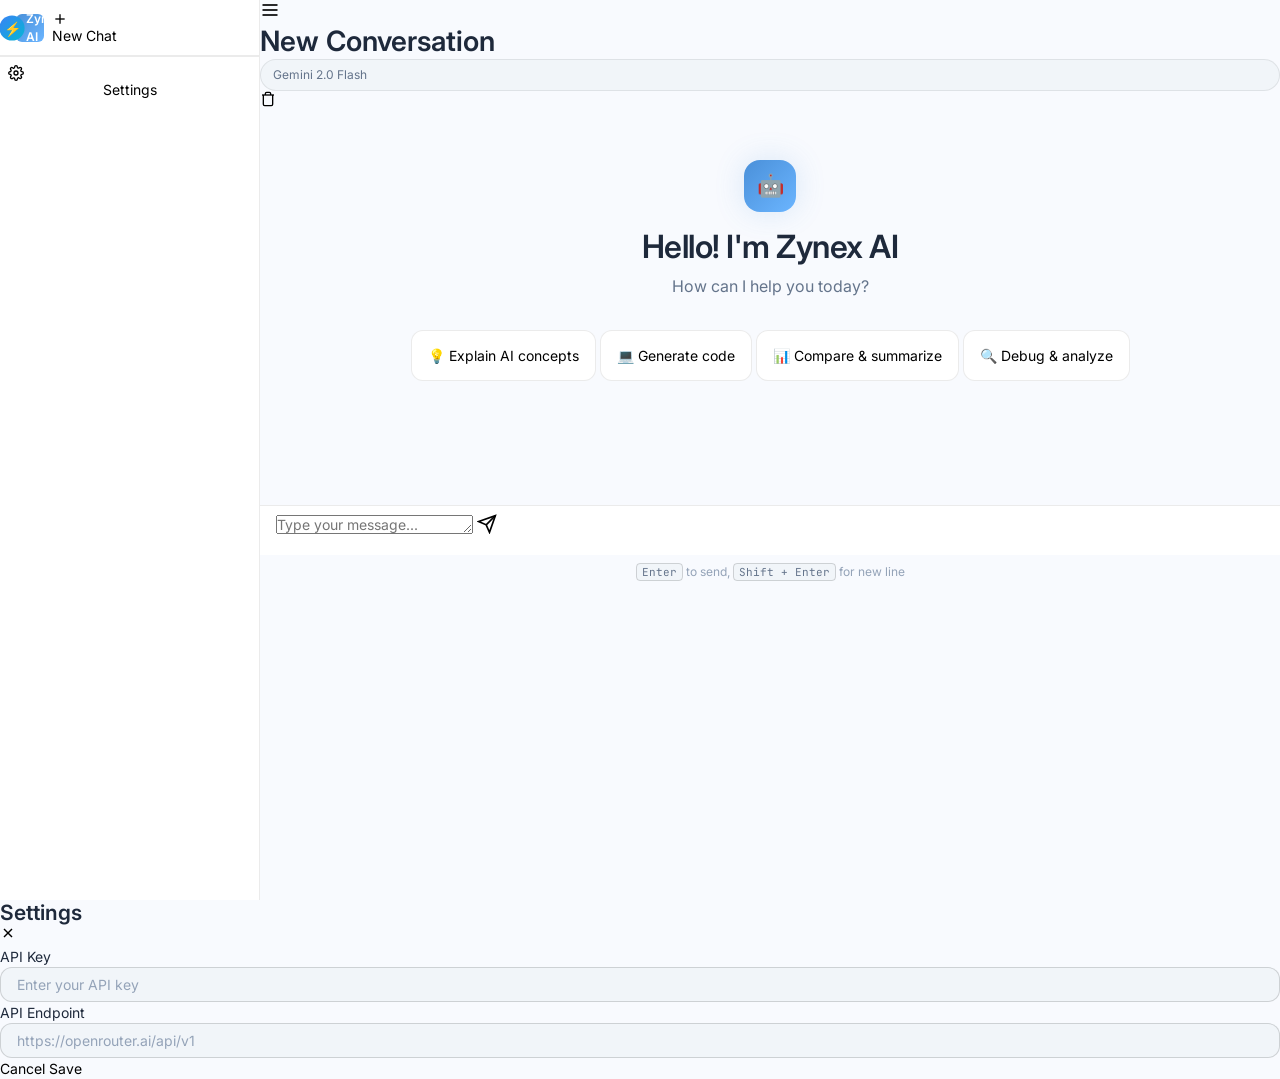
==== commit 0c2b4f20: "feat: restructure HTML with semantic markup and accessibility" ====
--- a/frontend/index.html
+++ b/frontend/index.html
@@ -1,175 +1,185 @@
 <!DOCTYPE html>
 <html lang="en">
 <head>
-  <meta charset="UTF-8" />
-  <meta name="viewport" content="width=device-width, initial-scale=1.0" />
-  <title>Zynex — Intelligent Assistant</title>
-  <link rel="icon" type="image/svg+xml" href="favicon.svg" />
-  <link rel="preconnect" href="https://fonts.googleapis.com" />
-  <link rel="preconnect" href="https://fonts.gstatic.com" crossorigin />
-  <link href="https://fonts.googleapis.com/css2?family=Inter:wght@400;500;600&family=JetBrains+Mono:wght@400;500&display=swap" rel="stylesheet" />
-  <link rel="stylesheet" href="css/base.css" />
-  <link rel="stylesheet" href="css/layout.css" />
-  <link rel="stylesheet" href="css/components.css" />
-  <link rel="stylesheet" href="css/chat.css" />
-  <link rel="stylesheet" href="css/animations.css" />
+  <meta charset="UTF-8">
+  <meta name="viewport" content="width=device-width, initial-scale=1.0">
+  <meta name="description" content="Zynex AI - Intelligent AI Assistant">
+  <meta name="theme-color" content="#4A90D9">
+  <title>Zynex AI</title>
+  
+  <!-- Fonts -->
+  <link rel="preconnect" href="https://fonts.googleapis.com">
+  <link rel="preconnect" href="https://fonts.gstatic.com" crossorigin>
+  <link href="https://fonts.googleapis.com/css2?family=Inter:wght@400;500;600;700&family=JetBrains+Mono:wght@400;500&display=swap" rel="stylesheet">
+  
+  <!-- CSS -->
+  <link rel="stylesheet" href="css/base.css">
+  <link rel="stylesheet" href="css/layout.css">
+  <link rel="stylesheet" href="css/components.css">
+  <link rel="stylesheet" href="css/chat.css">
+  <link rel="stylesheet" href="css/animations.css">
+  
+  <!-- Favicon -->
+  <link rel="icon" type="image/svg+xml" href="favicon.svg">
+  <link rel="manifest" href="manifest.json">
 </head>
 <body>
-
-<!-- Progress bar -->
-<div class="progress-bar" id="progress-bar"></div>
-
-<!-- Toast container -->
-<div class="toast-container" id="toast-container"></div>
-
-<div class="app" id="app">
-
-  <!-- Sidebar -->
-  <aside class="sidebar" id="sidebar">
-    <div class="sidebar__header">
-      <div class="sidebar__logo">Z</div>
-      <span class="sidebar__logo-text">Zynex</span>
-    </div>
-
-    <button class="new-chat-btn" onclick="newChat()">
-      <svg width="14" height="14" viewBox="0 0 24 24" fill="none" stroke="currentColor" stroke-width="2.5" stroke-linecap="round" stroke-linejoin="round">
-        <line x1="12" y1="5" x2="12" y2="19"/><line x1="5" y1="12" x2="19" y2="12"/>
-      </svg>
-      New conversation
-    </button>
-
-    <div class="history-section">Today</div>
-    <div class="history-list" id="history-list">
-      <!-- populated by JS -->
-    </div>
-
-    <div class="sidebar__footer">
-      <div class="sidebar-footer-btn" onclick="showToast('Settings coming soon', 'info')">
-        <svg width="15" height="15" viewBox="0 0 24 24" fill="none" stroke="currentColor" stroke-width="2" stroke-linecap="round" stroke-linejoin="round">
-          <circle cx="12" cy="12" r="3"/><path d="M19.4 15a1.65 1.65 0 0 0 .33 1.82l.06.06a2 2 0 0 1-2.83 2.83l-.06-.06a1.65 1.65 0 0 0-1.82-.33 1.65 1.65 0 0 0-1 1.51V21a2 2 0 0 1-4 0v-.09A1.65 1.65 0 0 0 9 19.4a1.65 1.65 0 0 0-1.82.33l-.06.06a2 2 0 0 1-2.83-2.83l.06-.06A1.65 1.65 0 0 0 4.68 15a1.65 1.65 0 0 0-1.51-1H3a2 2 0 0 1 0-4h.09A1.65 1.65 0 0 0 4.6 9a1.65 1.65 0 0 0-.33-1.82l-.06-.06a2 2 0 0 1 2.83-2.83l.06.06A1.65 1.65 0 0 0 9 4.68a1.65 1.65 0 0 0 1-1.51V3a2 2 0 0 1 4 0v.09a1.65 1.65 0 0 0 1 1.51 1.65 1.65 0 0 0 1.82-.33l.06-.06a2 2 0 0 1 2.83 2.83l-.06.06A1.65 1.65 0 0 0 19.4 9a1.65 1.65 0 0 0 1.51 1H21a2 2 0 0 1 0 4h-.09a1.65 1.65 0 0 0-1.51 1z"/>
-        </svg>
-        Settings
+  <div class="app" id="app">
+    <!-- Sidebar Overlay (Mobile) -->
+    <div class="sidebar-overlay" id="sidebarOverlay" aria-hidden="true"></div>
+    
+    <!-- Sidebar -->
+    <aside class="sidebar" id="sidebar" role="complementary" aria-label="Conversation history">
+      <header class="sidebar__header">
+        <div class="sidebar__logo">
+          <img src="favicon.svg" alt="Zynex AI" width="32" height="32">
+          <span class="sidebar__title">Zynex AI</span>
+        </div>
+        <button class="button button--primary sidebar__new-chat" id="newChatBtn" aria-label="Start new conversation">
+          <svg width="16" height="16" viewBox="0 0 24 24" fill="none" stroke="currentColor" stroke-width="2">
+            <line x1="12" y1="5" x2="12" y2="19"></line>
+            <line x1="5" y1="12" x2="19" y2="12"></line>
+          </svg>
+          New Chat
+        </button>
+      </header>
+      
+      <div class="sidebar__content" id="conversationList" role="list" aria-label="Conversations">
+        <!-- Conversations will be loaded here -->
       </div>
-      <div class="sidebar-footer-btn" onclick="activateAI()">
-        <svg width="15" height="15" viewBox="0 0 24 24" fill="none" stroke="currentColor" stroke-width="2" stroke-linecap="round" stroke-linejoin="round">
-          <path d="M21 2l-2 2m-7.61 7.61a5.5 5.5 0 1 1-7.778 7.778 5.5 5.5 0 0 1 7.777-7.777zm0 0L15.5 7.5m0 0l3 3L22 7l-3-3m-3.5 3.5L19 4"/>
-        </svg>
-        API Configuration
-      </div>
-    </div>
-  </aside>
-
-  <!-- Main -->
-  <main class="main" id="main">
-
-    <!-- Setup Banner (shown when no API key is configured) -->
-    <div class="setup-banner" id="setup-banner">
-      <div class="setup-banner__title">Activate Free AI <span class="setup-banner__badge">FREE</span></div>
-      <div class="setup-banner__desc">
-        One click connects you to powerful AI models (Gemini, Llama, DeepSeek) — completely free, forever.
-      </div>
-      <button class="setup-banner__btn" id="activate-btn" onclick="activateAI()">
-        <svg width="16" height="16" viewBox="0 0 24 24" fill="none" stroke="currentColor" stroke-width="2.5" stroke-linecap="round" stroke-linejoin="round">
-          <polygon points="13 2 3 14 12 14 11 22 21 10 12 10 13 2"/>
-        </svg>
-        Activate Free AI
-      </button>
-      <div class="setup-banner__success" id="setup-success">AI activated — you're all set!</div>
-    </div>
-
-    <!-- Header -->
-    <header class="header" id="header">
-      <button class="btn btn--icon" id="toggle-sidebar" onclick="toggleSidebar()" title="Toggle sidebar">
-        <svg width="16" height="16" viewBox="0 0 24 24" fill="none" stroke="currentColor" stroke-width="2" stroke-linecap="round" stroke-linejoin="round">
-          <line x1="3" y1="6" x2="21" y2="6"/><line x1="3" y1="12" x2="21" y2="12"/><line x1="3" y1="18" x2="21" y2="18"/>
-        </svg>
-      </button>
-
-      <div class="header__title" id="header-title">New conversation</div>
-
-      <div class="model-selector" id="model-btn" onclick="cycleModel()">
-        <div class="model-selector__dot animate-pulse"></div>
-        <span id="model-label">Gemini 2.0 (Free)</span>
-        <svg width="12" height="12" viewBox="0 0 24 24" fill="none" stroke="currentColor" stroke-width="2.5">
-          <polyline points="6 9 12 15 18 9"/>
-        </svg>
-      </div>
-
-      <button class="btn btn--icon" onclick="clearChat()" title="Clear chat">
-        <svg width="15" height="15" viewBox="0 0 24 24" fill="none" stroke="currentColor" stroke-width="2" stroke-linecap="round" stroke-linejoin="round">
-          <polyline points="3 6 5 6 21 6"/><path d="M19 6l-1 14a2 2 0 0 1-2 2H8a2 2 0 0 1-2-2L5 6"/><path d="M10 11v6"/><path d="M14 11v6"/><path d="M9 6V4a1 1 0 0 1 1-1h4a1 1 0 0 1 1 1v2"/>
-        </svg>
-      </button>
-    </header>
-
-    <!-- Chat -->
-    <div class="chat" id="chat">
-      <!-- Welcome -->
-      <div class="welcome" id="welcome">
-        <div class="welcome__icon animate-float">✦</div>
-        <h1 class="welcome__title">How can I help you today?</h1>
-        <p class="welcome__subtitle">Ask anything — I'll analyze, generate, explain, and create. Powered by the latest AI models.</p>
-        <div class="suggestions">
-          <div class="suggestion-card" onclick="useSuggestion('Explain how neural networks learn through backpropagation')">
-            <div class="suggestion-card__icon">🧠</div>
-            <div class="suggestion-card__title">Explain AI concepts</div>
-            <div class="suggestion-card__desc">How neural networks learn through backpropagation</div>
+      
+      <footer class="sidebar__footer">
+        <button class="button button--ghost sidebar__settings" id="settingsBtn" aria-label="Settings">
+          <svg width="16" height="16" viewBox="0 0 24 24" fill="none" stroke="currentColor" stroke-width="2">
+            <circle cx="12" cy="12" r="3"></circle>
+            <path d="M19.4 15a1.65 1.65 0 0 0 .33 1.82l.06.06a2 2 0 0 1 0 2.83 2 2 0 0 1-2.83 0l-.06-.06a1.65 1.65 0 0 0-1.82-.33 1.65 1.65 0 0 0-1 1.51V21a2 2 0 0 1-2 2 2 2 0 0 1-2-2v-.09A1.65 1.65 0 0 0 9 19.4a1.65 1.65 0 0 0-1.82.33l-.06.06a2 2 0 0 1-2.83 0 2 2 0 0 1 0-2.83l.06-.06a1.65 1.65 0 0 0 .33-1.82 1.65 1.65 0 0 0-1.51-1H3a2 2 0 0 1-2-2 2 2 0 0 1 2-2h.09A1.65 1.65 0 0 0 4.6 9a1.65 1.65 0 0 0-.33-1.82l-.06-.06a2 2 0 0 1 0-2.83 2 2 0 0 1 2.83 0l.06.06a1.65 1.65 0 0 0 1.82.33H9a1.65 1.65 0 0 0 1-1.51V3a2 2 0 0 1 2-2 2 2 0 0 1 2 2v.09a1.65 1.65 0 0 0 1 1.51 1.65 1.65 0 0 0 1.82-.33l.06-.06a2 2 0 0 1 2.83 0 2 2 0 0 1 0 2.83l-.06.06a1.65 1.65 0 0 0-.33 1.82V9a1.65 1.65 0 0 0 1.51 1H21a2 2 0 0 1 2 2 2 2 0 0 1-2 2h-.09a1.65 1.65 0 0 0-1.51 1z"></path>
+          </svg>
+          Settings
+        </button>
+      </footer>
+    </aside>
+    
+    <!-- Main Content -->
+    <main class="main" id="main" role="main">
+      <header class="main__header">
+        <button class="button button--icon main__menu" id="menuBtn" aria-label="Toggle sidebar">
+          <svg width="20" height="20" viewBox="0 0 24 24" fill="none" stroke="currentColor" stroke-width="2">
+            <line x1="3" y1="12" x2="21" y2="12"></line>
+            <line x1="3" y1="6" x2="21" y2="6"></line>
+            <line x1="3" y1="18" x2="21" y2="18"></line>
+          </svg>
+        </button>
+        
+        <h1 class="main__title" id="conversationTitle">New Conversation</h1>
+        
+        <div class="main__actions">
+          <div class="model-selector" id="modelSelector" role="button" tabindex="0" aria-label="Select model">
+            <span class="model-selector__name" id="modelName">Gemini 2.0 Flash</span>
+            <span class="model-selector__status"></span>
           </div>
-          <div class="suggestion-card" onclick="useSuggestion('Write a Python FastAPI endpoint with JWT authentication')">
-            <div class="suggestion-card__icon">⚡</div>
-            <div class="suggestion-card__title">Generate code</div>
-            <div class="suggestion-card__desc">FastAPI endpoint with JWT authentication</div>
-          </div>
-          <div class="suggestion-card" onclick="useSuggestion('Summarize the key differences between REST and GraphQL APIs')">
-            <div class="suggestion-card__icon">📖</div>
-            <div class="suggestion-card__title">Compare & summarize</div>
-            <div class="suggestion-card__desc">Key differences between REST and GraphQL</div>
-          </div>
-          <div class="suggestion-card" onclick="useSuggestion('Help me debug: my Python async function is blocking the event loop')">
-            <div class="suggestion-card__icon">🔍</div>
-            <div class="suggestion-card__title">Debug & analyze</div>
-            <div class="suggestion-card__desc">Fix async function blocking the event loop</div>
-          </div>
+          
+          <button class="button button--icon main__clear" id="clearChatBtn" aria-label="Clear chat">
+            <svg width="16" height="16" viewBox="0 0 24 24" fill="none" stroke="currentColor" stroke-width="2">
+              <polyline points="3 6 5 6 21 6"></polyline>
+              <path d="M19 6v14a2 2 0 0 1-2 2H7a2 2 0 0 1-2-2V6m3 0V4a2 2 0 0 1 2-2h4a2 2 0 0 1 2 2v2"></path>
+            </svg>
+          </button>
         </div>
-      </div>
-
-      <!-- Messages -->
-      <div class="messages" id="messages" style="display:none;"></div>
-    </div>
-
-    <!-- Input -->
-    <div class="input-area" id="input-area">
-      <div class="input-area__wrapper">
-        <div class="input-box">
-          <textarea
-            id="input"
-            placeholder="Message Zynex…"
-            rows="1"
-            autocomplete="off"
-            spellcheck="true"
-          ></textarea>
-          <div class="input-actions">
-            <button class="send-btn" id="send-btn" title="Send (Enter)" disabled>
-              <svg class="send-icon" width="15" height="15" viewBox="0 0 24 24" fill="none" stroke="currentColor" stroke-width="2.5" stroke-linecap="round" stroke-linejoin="round">
-                <line x1="22" y1="2" x2="11" y2="13"/><polygon points="22 2 15 22 11 13 2 9 22 2"/>
-              </svg>
-              <svg class="stop-icon" width="14" height="14" viewBox="0 0 24 24" fill="currentColor">
-                <rect x="3" y="3" width="18" height="18" rx="2"/>
-              </svg>
+      </header>
+      
+      <div class="main__content" id="chatArea">
+        <!-- Welcome Screen -->
+        <div class="welcome" id="welcomeScreen">
+          <div class="welcome__icon animate-float">🤖</div>
+          <h2 class="welcome__title">Hello! I'm Zynex AI</h2>
+          <p class="welcome__subtitle">How can I help you today?</p>
+          
+          <div class="welcome__suggestions">
+            <button class="card welcome__suggestion" data-prompt="Explain AI concepts to me">
+              <span class="welcome__suggestion-icon">💡</span>
+              <span class="welcome__suggestion-text">Explain AI concepts</span>
+            </button>
+            <button class="card welcome__suggestion" data-prompt="Generate code for a specific task">
+              <span class="welcome__suggestion-icon">💻</span>
+              <span class="welcome__suggestion-text">Generate code</span>
+            </button>
+            <button class="card welcome__suggestion" data-prompt="Compare and summarize information">
+              <span class="welcome__suggestion-icon">📊</span>
+              <span class="welcome__suggestion-text">Compare & summarize</span>
+            </button>
+            <button class="card welcome__suggestion" data-prompt="Help me debug and analyze code">
+              <span class="welcome__suggestion-icon">🔍</span>
+              <span class="welcome__suggestion-text">Debug & analyze</span>
             </button>
           </div>
         </div>
-        <div class="input-area__hint"><kbd>Enter</kbd> to send &nbsp;·&nbsp; <kbd>Shift+Enter</kbd> for new line</div>
+        
+        <!-- Messages Container -->
+        <div class="messages" id="messages" role="log" aria-live="polite" aria-label="Chat messages">
+          <!-- Messages will be loaded here -->
+        </div>
       </div>
+      
+      <div class="main__input">
+        <div class="input-area">
+          <textarea 
+            class="input-area__textarea" 
+            id="messageInput" 
+            placeholder="Type your message..." 
+            rows="1"
+            aria-label="Message input"
+          ></textarea>
+          <button class="input-area__send" id="sendBtn" aria-label="Send message">
+            <svg width="20" height="20" viewBox="0 0 24 24" fill="none" stroke="currentColor" stroke-width="2">
+              <line x1="22" y1="2" x2="11" y2="13"></line>
+              <polygon points="22 2 15 22 11 13 2 9 22 2"></polygon>
+            </svg>
+          </button>
+        </div>
+        <div class="input-area__hint">
+          <kbd>Enter</kbd> to send, <kbd>Shift + Enter</kbd> for new line
+        </div>
+      </div>
+    </main>
+  </div>
+  
+  <!-- Progress Bar -->
+  <div class="progress-bar" id="progressBar" style="display: none;"></div>
+  
+  <!-- Toast Container -->
+  <div class="toast-container" id="toastContainer" aria-live="polite" aria-label="Notifications"></div>
+  
+  <!-- Settings Modal -->
+  <div class="modal" id="settingsModal" role="dialog" aria-labelledby="settingsTitle" aria-modal="true">
+    <div class="modal__backdrop" id="settingsBackdrop"></div>
+    <div class="modal__content">
+      <header class="modal__header">
+        <h2 id="settingsTitle">Settings</h2>
+        <button class="button button--icon" id="closeSettingsBtn" aria-label="Close settings">
+          <svg width="16" height="16" viewBox="0 0 24 24" fill="none" stroke="currentColor" stroke-width="2">
+            <line x1="18" y1="6" x2="6" y2="18"></line>
+            <line x1="6" y1="6" x2="18" y2="18"></line>
+          </svg>
+        </button>
+      </header>
+      <div class="modal__body">
+        <div class="form-group">
+          <label for="apiKeyInput">API Key</label>
+          <input type="password" class="input" id="apiKeyInput" placeholder="Enter your API key">
+        </div>
+        <div class="form-group">
+          <label for="apiEndpointInput">API Endpoint</label>
+          <input type="url" class="input" id="apiEndpointInput" placeholder="https://openrouter.ai/api/v1">
+        </div>
+      </div>
+      <footer class="modal__footer">
+        <button class="button button--secondary" id="cancelSettingsBtn">Cancel</button>
+        <button class="button button--primary" id="saveSettingsBtn">Save</button>
+      </footer>
     </div>
-
-    <footer class="footer">
-      Made by Shahab Ahmed
-    </footer>
-
-  </main>
-</div>
-
-<script src="js/app.js"></script>
+  </div>
+  
+  <!-- Scripts -->
+  <script type="module" src="js/app.js"></script>
 </body>
 </html>
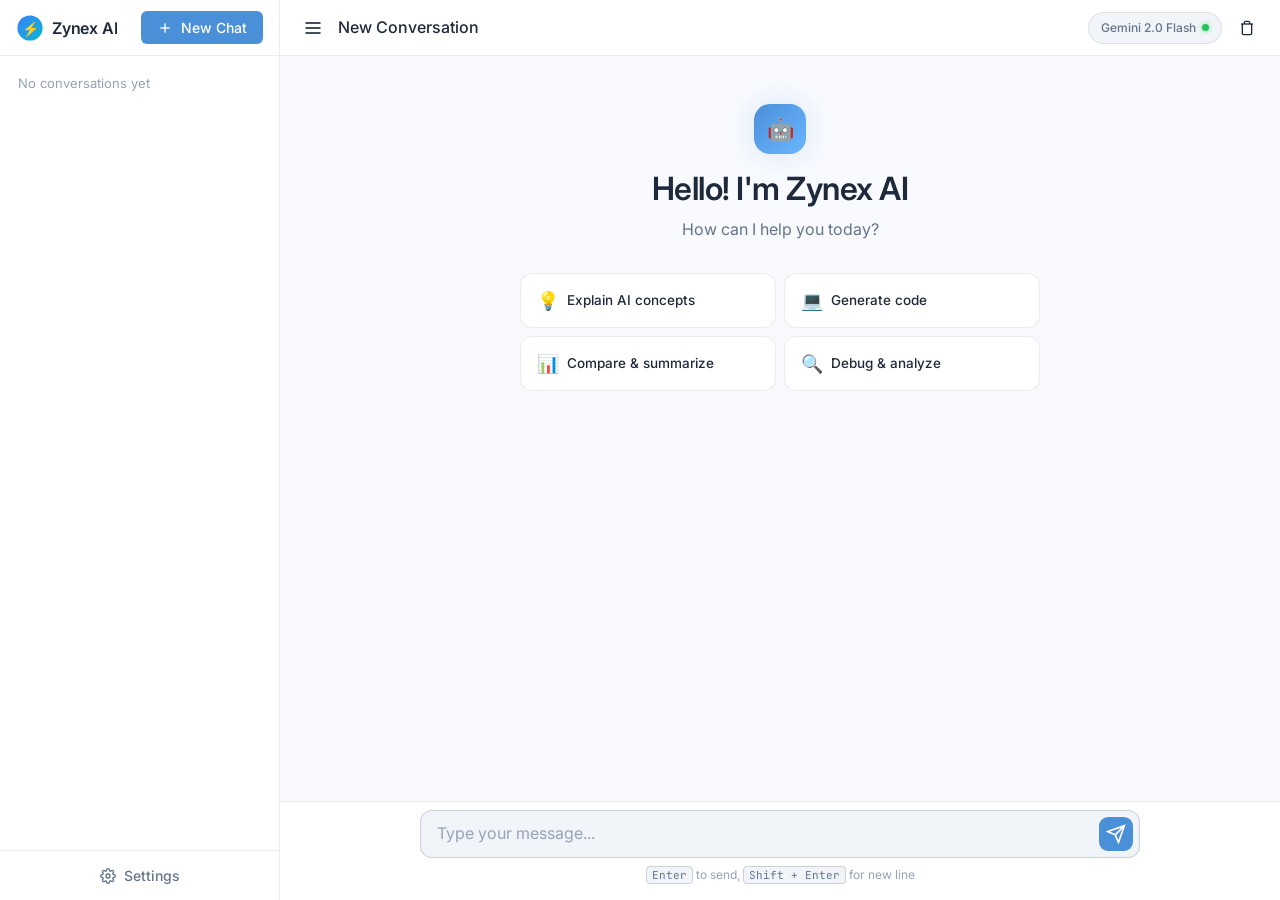
==== commit 4992a76a: "fix: align CSS classes with BEM HTML restructure and fix sidebar width - Update --sidebar-width from" ====
--- a/frontend/index.html
+++ b/frontend/index.html
@@ -178,6 +178,42 @@
       </footer>
     </div>
   </div>
+
+  <!-- Export Modal -->
+  <div class="modal" id="exportModal" role="dialog" aria-labelledby="exportTitle" aria-modal="true">
+    <div class="modal__backdrop" id="exportBackdrop"></div>
+    <div class="modal__content">
+      <header class="modal__header">
+        <h2 id="exportTitle">Export Conversation</h2>
+        <button class="button button--icon" id="closeExportBtn" aria-label="Close export">
+          <svg width="16" height="16" viewBox="0 0 24 24" fill="none" stroke="currentColor" stroke-width="2">
+            <line x1="18" y1="6" x2="6" y2="18"></line>
+            <line x1="6" y1="6" x2="18" y2="18"></line>
+          </svg>
+        </button>
+      </header>
+      <div class="modal__body">
+        <div class="form-group">
+          <label>Export Format</label>
+          <div class="export-options">
+            <button class="button button--secondary export-option" data-format="markdown">
+              <span>Markdown</span>
+            </button>
+            <button class="button button--secondary export-option" data-format="json">
+              <span>JSON</span>
+            </button>
+            <button class="button button--secondary export-option" data-format="text">
+              <span>Plain Text</span>
+            </button>
+          </div>
+        </div>
+      </div>
+      <footer class="modal__footer">
+        <button class="button button--secondary" id="cancelExportBtn">Cancel</button>
+        <button class="button button--primary" id="confirmExportBtn">Export</button>
+      </footer>
+    </div>
+  </div>
   
   <!-- Scripts -->
   <script type="module" src="js/app.js"></script>
--- a/frontend/css/base.css
+++ b/frontend/css/base.css
@@ -78,7 +78,7 @@
   --transition-slow: 0.3s ease;
 
   /* Layout */
-  --sidebar-width: 260px;
+  --sidebar-width: 280px;
   --header-height: 56px;
   --input-height: 64px;
 }
--- a/frontend/css/layout.css
+++ b/frontend/css/layout.css
@@ -41,17 +41,27 @@
 }
 
 .sidebar__logo {
+  display: flex;
+  align-items: center;
+  gap: var(--space-1);
+  flex: 1;
+  min-width: 0;
+}
+
+.sidebar__logo img {
   width: 28px;
   height: 28px;
-  background: linear-gradient(135deg, var(--color-primary), var(--color-secondary));
-  border-radius: var(--radius-sm);
-  display: flex;
-  align-items: center;
-  justify-content: center;
-  font-size: var(--font-size-sm);
+  flex-shrink: 0;
+}
+
+.sidebar__title {
   font-weight: var(--font-weight-semibold);
-  color: var(--color-text-inverse);
-  flex-shrink: 0;
+  font-size: var(--font-size-md);
+  letter-spacing: -0.2px;
+  color: var(--color-text);
+  white-space: nowrap;
+  overflow: hidden;
+  text-overflow: ellipsis;
 }
 
 .sidebar__logo-text {
@@ -62,6 +72,12 @@
   white-space: nowrap;
 }
 
+.sidebar__content {
+  flex: 1;
+  overflow-y: auto;
+  padding: var(--space-1);
+}
+
 .sidebar__footer {
   border-top: 1px solid var(--color-border);
   padding: var(--space-1);
@@ -79,8 +95,8 @@
   overflow: hidden;
 }
 
-/* ── Header ── */
-.header {
+/* ── Main Header ── */
+.main__header {
   height: var(--header-height);
   display: flex;
   align-items: center;
@@ -91,7 +107,7 @@
   gap: var(--space-1);
 }
 
-.header__title {
+.main__title {
   flex: 1;
   font-size: var(--font-size-md);
   font-weight: var(--font-weight-medium);
@@ -101,14 +117,22 @@
   text-overflow: ellipsis;
 }
 
-/* ── Chat Container ── */
-.chat {
+.main__actions {
+  display: flex;
+  align-items: center;
+  gap: var(--space-1);
+  flex-shrink: 0;
+}
+
+/* ── Main Content (scrollable chat area) ── */
+.main__content {
   flex: 1;
   overflow-y: auto;
   padding: 0;
   scroll-behavior: smooth;
   display: flex;
   flex-direction: column;
+  min-height: 0;
 }
 
 /* ── Welcome Screen ── */
@@ -140,7 +164,7 @@
 }
 
 /* ── Suggestion Grid ── */
-.suggestions {
+.welcome__suggestions {
   display: grid;
   grid-template-columns: 1fr 1fr;
   gap: var(--space-1);
@@ -148,6 +172,39 @@
   width: 100%;
 }
 
+/* ── Welcome Suggestion Card ── */
+.welcome__suggestion {
+  display: flex;
+  align-items: center;
+  gap: var(--space-1);
+  background: var(--color-surface);
+  border: 1px solid var(--color-border);
+  border-radius: var(--radius-md);
+  padding: 14px 16px;
+  cursor: pointer;
+  text-align: left;
+  transition: all var(--transition-fast);
+  font-family: var(--font-family);
+}
+
+.welcome__suggestion:hover {
+  border-color: rgba(74, 144, 217, 0.4);
+  background: var(--color-surface-alt);
+  transform: translateY(-1px);
+  box-shadow: var(--shadow-lg);
+}
+
+.welcome__suggestion-icon {
+  font-size: 18px;
+  flex-shrink: 0;
+}
+
+.welcome__suggestion-text {
+  font-size: 13.5px;
+  font-weight: var(--font-weight-medium);
+  color: var(--color-text);
+}
+
 /* ── Messages Container ── */
 .messages {
   flex: 1;
@@ -157,35 +214,12 @@
   gap: 0;
 }
 
-/* ── Input Area ── */
-.input-area {
+/* ── Input Area (outer wrapper, below main__content) ── */
+.main__input {
   border-top: 1px solid var(--color-border);
   background: var(--color-surface);
   padding: var(--space-1) var(--space-2) var(--space-2);
   flex-shrink: 0;
-}
-
-.input-area__wrapper {
-  max-width: 720px;
-  margin: 0 auto;
-  position: relative;
-}
-
-.input-area__hint {
-  text-align: center;
-  font-size: var(--font-size-sm);
-  color: var(--color-text-muted);
-  margin-top: var(--space-1);
-}
-
-.input-area__hint kbd {
-  font-family: 'JetBrains Mono', monospace;
-  font-size: 11px;
-  background: var(--color-surface-alt);
-  border: 1px solid var(--color-border-strong);
-  border-radius: 4px;
-  padding: 1px 5px;
-  color: var(--color-text-secondary);
 }
 
 /* ── Footer ── */
@@ -228,6 +262,115 @@
   z-index: 9999;
 }
 
+/* ── Sidebar Overlay (Mobile) ── */
+.sidebar-overlay {
+  display: none;
+  position: fixed;
+  top: 0;
+  left: 0;
+  width: 100%;
+  height: 100%;
+  background: rgba(0, 0, 0, 0.5);
+  z-index: 9;
+  opacity: 0;
+  transition: opacity var(--transition-normal);
+}
+
+.sidebar-overlay--visible {
+  display: block;
+  opacity: 1;
+}
+
+/* ── Modal ── */
+.modal {
+  display: none;
+  position: fixed;
+  top: 0;
+  left: 0;
+  width: 100%;
+  height: 100%;
+  z-index: 1000;
+  align-items: center;
+  justify-content: center;
+}
+
+.modal--visible {
+  display: flex;
+}
+
+.modal__backdrop {
+  position: absolute;
+  top: 0;
+  left: 0;
+  width: 100%;
+  height: 100%;
+  background: rgba(0, 0, 0, 0.5);
+  backdrop-filter: blur(4px);
+}
+
+.modal__content {
+  position: relative;
+  background: var(--color-surface);
+  border: 1px solid var(--color-border);
+  border-radius: var(--radius-lg);
+  box-shadow: var(--shadow-lg);
+  width: 90%;
+  max-width: 480px;
+  max-height: 80vh;
+  display: flex;
+  flex-direction: column;
+  animation: scaleIn 0.2s ease;
+}
+
+.modal__header {
+  display: flex;
+  align-items: center;
+  justify-content: space-between;
+  padding: var(--space-2) var(--space-3);
+  border-bottom: 1px solid var(--color-border);
+  flex-shrink: 0;
+}
+
+.modal__header h2 {
+  font-size: var(--font-size-md);
+  font-weight: var(--font-weight-semibold);
+  color: var(--color-text);
+}
+
+.modal__body {
+  padding: var(--space-3);
+  overflow-y: auto;
+  flex: 1;
+}
+
+.modal__footer {
+  display: flex;
+  align-items: center;
+  justify-content: flex-end;
+  gap: var(--space-1);
+  padding: var(--space-2) var(--space-3);
+  border-top: 1px solid var(--color-border);
+  flex-shrink: 0;
+}
+
+/* ── Form Group (for modal forms) ── */
+.form-group {
+  display: flex;
+  flex-direction: column;
+  gap: 6px;
+  margin-bottom: var(--space-2);
+}
+
+.form-group:last-child {
+  margin-bottom: 0;
+}
+
+.form-group label {
+  font-size: var(--font-size-sm);
+  font-weight: var(--font-weight-medium);
+  color: var(--color-text-secondary);
+}
+
 /* ── Responsive Design ── */
 @media (max-width: 768px) {
   .sidebar {
@@ -251,15 +394,29 @@
     transform: translateX(-100%);
   }
 
-  .suggestions {
+  .welcome__suggestions {
     grid-template-columns: 1fr;
   }
 
-  .messages__inner {
+  .messages {
     padding: 0 var(--space-2);
   }
 
-  .input-area {
+  .main__input {
     padding: var(--space-1) var(--space-1) var(--space-1);
   }
+
+  .main__menu {
+    display: flex;
+  }
+}
+
+@media (min-width: 769px) {
+  .sidebar-overlay {
+    display: none !important;
+  }
+
+  .main__menu {
+    display: none;
+  }
 }
--- a/frontend/css/components.css
+++ b/frontend/css/components.css
@@ -4,7 +4,7 @@
    ============================================ */
 
 /* ── Buttons ── */
-.btn {
+.button {
   display: inline-flex;
   align-items: center;
   justify-content: center;
@@ -18,50 +18,61 @@
   border: none;
   background: none;
   color: inherit;
-}
-
-.btn--primary {
+  font-family: var(--font-family);
+}
+
+.button--primary {
   background: var(--color-primary);
   color: var(--color-text-inverse);
 }
 
-.btn--primary:hover {
+.button--primary:hover {
   background: var(--color-primary-hover);
   transform: translateY(-1px);
   box-shadow: var(--shadow-md);
 }
 
-.btn--secondary {
+.button--secondary {
   background: var(--color-surface-alt);
   color: var(--color-text);
   border: 1px solid var(--color-border);
 }
 
-.btn--secondary:hover {
+.button--secondary:hover {
   background: var(--color-border);
   border-color: var(--color-border-strong);
 }
 
-.btn--ghost {
+.button--ghost {
   background: transparent;
   color: var(--color-text-secondary);
 }
 
-.btn--ghost:hover {
-  background: var(--color-surface-alt);
-  color: var(--color-text);
-}
-
-.btn--icon {
+.button--ghost:hover {
+  background: var(--color-surface-alt);
+  color: var(--color-text);
+}
+
+.button--icon {
   width: 34px;
   height: 34px;
   padding: 0;
   border-radius: var(--radius-sm);
 }
 
-.btn--icon:hover {
-  background: var(--color-surface-alt);
-}
+.button--icon:hover {
+  background: var(--color-surface-alt);
+}
+
+/* Backward compat aliases for JS that may reference .btn */
+.btn { display: inline-flex; align-items: center; justify-content: center; gap: var(--space-1); padding: var(--space-1) var(--space-2); border-radius: var(--radius-sm); font-weight: var(--font-weight-medium); font-size: var(--font-size-base); cursor: pointer; transition: all var(--transition-fast); border: none; background: none; color: inherit; font-family: var(--font-family); }
+.btn--primary { background: var(--color-primary); color: var(--color-text-inverse); }
+.btn--primary:hover { background: var(--color-primary-hover); }
+.btn--secondary { background: var(--color-surface-alt); color: var(--color-text); border: 1px solid var(--color-border); }
+.btn--ghost { background: transparent; color: var(--color-text-secondary); }
+.btn--ghost:hover { background: var(--color-surface-alt); color: var(--color-text); }
+.btn--icon { width: 34px; height: 34px; padding: 0; border-radius: var(--radius-sm); }
+.btn--icon:hover { background: var(--color-surface-alt); }
 
 /* ── New Chat Button ── */
 .new-chat-btn {
@@ -90,7 +101,7 @@
   flex-shrink: 0;
 }
 
-/* ── Inputs ── */
+/* ── Inputs (generic) ── */
 .input {
   width: 100%;
   background: var(--color-surface-alt);
@@ -113,6 +124,94 @@
   color: var(--color-text-muted);
 }
 
+/* ── Input Area (BEM) ── */
+.input-area {
+  max-width: 720px;
+  margin: 0 auto;
+  display: flex;
+  align-items: flex-end;
+  gap: 0;
+  background: var(--color-surface-alt);
+  border: 1px solid var(--color-border-strong);
+  border-radius: var(--radius-md);
+  transition: border-color var(--transition-fast), box-shadow var(--transition-fast);
+  overflow: hidden;
+}
+
+.input-area:focus-within {
+  border-color: var(--color-primary);
+  box-shadow: 0 0 0 3px rgba(74, 144, 217, 0.15);
+}
+
+.input-area__textarea {
+  flex: 1;
+  background: none;
+  border: none;
+  outline: none;
+  color: var(--color-text);
+  font-family: var(--font-family);
+  font-size: var(--font-size-md);
+  line-height: 1.5;
+  padding: var(--space-1) var(--space-2);
+  resize: none;
+  max-height: 160px;
+  min-height: 44px;
+  overflow-y: auto;
+}
+
+.input-area__textarea::placeholder {
+  color: var(--color-text-muted);
+}
+
+.input-area__send {
+  width: 34px;
+  height: 34px;
+  border-radius: 9px;
+  border: none;
+  background: var(--color-primary);
+  color: var(--color-text-inverse);
+  cursor: pointer;
+  display: flex;
+  align-items: center;
+  justify-content: center;
+  transition: all var(--transition-fast);
+  flex-shrink: 0;
+  margin: 6px;
+}
+
+.input-area__send:hover {
+  background: var(--color-primary-hover);
+  transform: scale(1.04);
+}
+
+.input-area__send:disabled {
+  opacity: 0.35;
+  cursor: not-allowed;
+  transform: none;
+}
+
+.input-area__send--loading {
+  background: var(--color-surface-alt);
+}
+
+.input-area__hint {
+  text-align: center;
+  font-size: var(--font-size-sm);
+  color: var(--color-text-muted);
+  margin-top: var(--space-1);
+}
+
+.input-area__hint kbd {
+  font-family: 'JetBrains Mono', monospace;
+  font-size: 11px;
+  background: var(--color-surface-alt);
+  border: 1px solid var(--color-border-strong);
+  border-radius: 4px;
+  padding: 1px 5px;
+  color: var(--color-text-secondary);
+}
+
+/* Backward compat aliases */
 .input-box {
   width: 100%;
   background: var(--color-surface-alt);
@@ -270,6 +369,25 @@
 .model-selector:hover {
   border-color: var(--color-border-strong);
   color: var(--color-text);
+}
+
+.model-selector__name {
+  font-weight: var(--font-weight-medium);
+  color: var(--color-text-secondary);
+  white-space: nowrap;
+}
+
+.model-selector:hover .model-selector__name {
+  color: var(--color-text);
+}
+
+.model-selector__status {
+  width: 7px;
+  height: 7px;
+  background: var(--color-success);
+  border-radius: 50%;
+  box-shadow: 0 0 5px rgba(34, 197, 94, 0.6);
+  flex-shrink: 0;
 }
 
 .model-selector__dot {
@@ -447,4 +565,18 @@
 
 .setup-banner__success--visible {
   display: block;
+}
+
+/* ── Export Options ── */
+.export-options {
+  display: flex;
+  flex-direction: column;
+  gap: var(--space-1);
+}
+
+.export-option {
+  width: 100%;
+  justify-content: flex-start;
+  padding: var(--space-1) var(--space-2);
+  font-size: var(--font-size-base);
 }
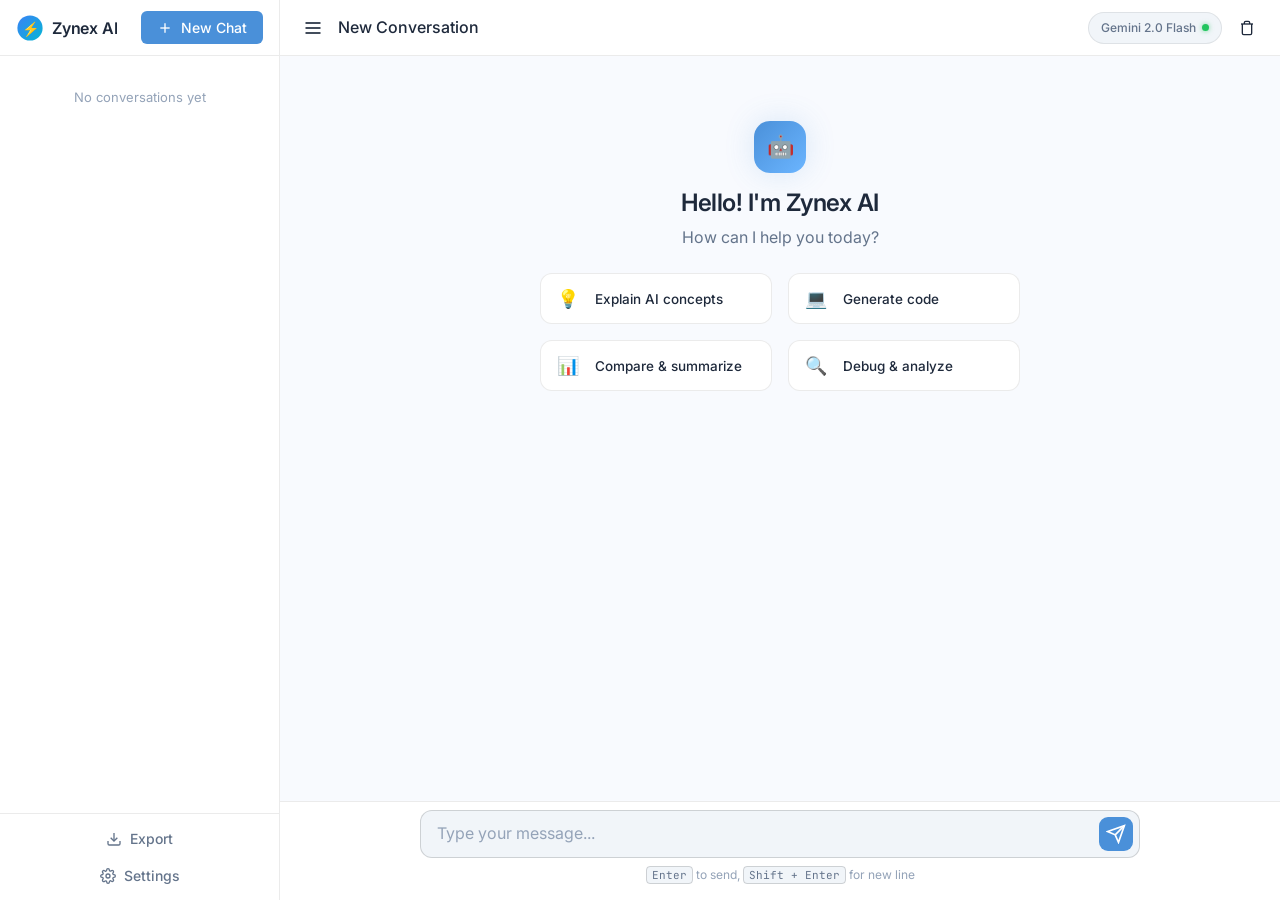
==== commit 9749e1cd: "fix: critical frontend bugs and dead code cleanup - Fix code block copy to decode HTML entities befo" ====
--- a/frontend/index.html
+++ b/frontend/index.html
@@ -49,6 +49,14 @@
       </div>
       
       <footer class="sidebar__footer">
+        <button class="button button--ghost sidebar__settings" id="exportBtn" aria-label="Export chat">
+          <svg width="16" height="16" viewBox="0 0 24 24" fill="none" stroke="currentColor" stroke-width="2">
+            <path d="M21 15v4a2 2 0 0 1-2 2H5a2 2 0 0 1-2-2v-4"></path>
+            <polyline points="7 10 12 15 17 10"></polyline>
+            <line x1="12" y1="15" x2="12" y2="3"></line>
+          </svg>
+          Export
+        </button>
         <button class="button button--ghost sidebar__settings" id="settingsBtn" aria-label="Settings">
           <svg width="16" height="16" viewBox="0 0 24 24" fill="none" stroke="currentColor" stroke-width="2">
             <circle cx="12" cy="12" r="3"></circle>
--- a/frontend/css/layout.css
+++ b/frontend/css/layout.css
@@ -76,6 +76,104 @@
   flex: 1;
   overflow-y: auto;
   padding: var(--space-1);
+}
+
+/* ── Sidebar Date Group ── */
+.sidebar__date-group {
+  padding: var(--space-1) var(--space-1) 4px;
+}
+
+.sidebar__date-label {
+  font-size: var(--font-size-sm);
+  font-weight: var(--font-weight-semibold);
+  letter-spacing: 0.8px;
+  text-transform: uppercase;
+  color: var(--color-text-muted);
+  padding: var(--space-1) var(--space-1);
+  user-select: none;
+}
+
+/* ── Sidebar Conversation Item ── */
+.sidebar__conversation {
+  display: flex;
+  align-items: center;
+  gap: var(--space-1);
+  padding: 8px 10px;
+  border-radius: var(--radius-sm);
+  cursor: pointer;
+  transition: background var(--transition-fast);
+  min-height: 44px;
+  position: relative;
+}
+
+.sidebar__conversation:hover {
+  background: var(--color-surface-alt);
+}
+
+.sidebar__conversation--active {
+  background: var(--color-surface-alt);
+}
+
+.sidebar__conversation-icon {
+  flex-shrink: 0;
+  opacity: 0.5;
+}
+
+.sidebar__conversation-body {
+  flex: 1;
+  min-width: 0;
+  display: flex;
+  flex-direction: column;
+  gap: 2px;
+}
+
+.sidebar__conversation-title {
+  font-size: 13.5px;
+  color: var(--color-text-secondary);
+  white-space: nowrap;
+  overflow: hidden;
+  text-overflow: ellipsis;
+}
+
+.sidebar__conversation:hover .sidebar__conversation-title,
+.sidebar__conversation--active .sidebar__conversation-title {
+  color: var(--color-text);
+}
+
+.sidebar__conversation-time {
+  font-size: 11px;
+  color: var(--color-text-muted);
+  white-space: nowrap;
+}
+
+.sidebar__conversation-delete {
+  flex-shrink: 0;
+  width: 28px;
+  height: 28px;
+  display: flex;
+  align-items: center;
+  justify-content: center;
+  border-radius: var(--radius-sm);
+  color: var(--color-text-muted);
+  opacity: 0;
+  transition: all var(--transition-fast);
+}
+
+.sidebar__conversation:hover .sidebar__conversation-delete {
+  opacity: 1;
+}
+
+.sidebar__conversation-delete:hover {
+  background: rgba(239, 68, 68, 0.1);
+  color: var(--color-error);
+}
+
+/* ── Sidebar Empty State ── */
+.sidebar__empty {
+  padding: var(--space-3) var(--space-2);
+  text-align: center;
+  font-size: 13px;
+  color: var(--color-text-muted);
 }
 
 .sidebar__footer {
@@ -262,7 +360,97 @@
   z-index: 9999;
 }
 
-/* ── Sidebar Overlay (Mobile) ── */
+/* ── Modal ── */
+.modal {
+  display: none;
+  position: fixed;
+  top: 0;
+  left: 0;
+  width: 100%;
+  height: 100%;
+  z-index: 1000;
+  align-items: center;
+  justify-content: center;
+}
+
+.modal--visible {
+  display: flex;
+}
+
+.modal__backdrop {
+  position: absolute;
+  top: 0;
+  left: 0;
+  width: 100%;
+  height: 100%;
+  background: rgba(0, 0, 0, 0.5);
+  backdrop-filter: blur(4px);
+}
+
+.modal__content {
+  position: relative;
+  background: var(--color-surface);
+  border: 1px solid var(--color-border);
+  border-radius: var(--radius-lg);
+  box-shadow: var(--shadow-lg);
+  width: 90%;
+  max-width: 480px;
+  max-height: 80vh;
+  display: flex;
+  flex-direction: column;
+  animation: scaleIn 0.2s ease;
+}
+
+.modal__header {
+  display: flex;
+  align-items: center;
+  justify-content: space-between;
+  padding: var(--space-2) var(--space-3);
+  border-bottom: 1px solid var(--color-border);
+  flex-shrink: 0;
+}
+
+.modal__header h2 {
+  font-size: var(--font-size-md);
+  font-weight: var(--font-weight-semibold);
+  color: var(--color-text);
+}
+
+.modal__body {
+  padding: var(--space-3);
+  overflow-y: auto;
+  flex: 1;
+}
+
+.modal__footer {
+  display: flex;
+  align-items: center;
+  justify-content: flex-end;
+  gap: var(--space-1);
+  padding: var(--space-2) var(--space-3);
+  border-top: 1px solid var(--color-border);
+  flex-shrink: 0;
+}
+
+/* ── Form Group (for modal forms) ── */
+.form-group {
+  display: flex;
+  flex-direction: column;
+  gap: 6px;
+  margin-bottom: var(--space-2);
+}
+
+.form-group:last-child {
+  margin-bottom: 0;
+}
+
+.form-group label {
+  font-size: var(--font-size-sm);
+  font-weight: var(--font-weight-medium);
+  color: var(--color-text-secondary);
+}
+
+/* ── Sidebar Overlay ── */
 .sidebar-overlay {
   display: none;
   position: fixed;
@@ -281,106 +469,42 @@
   opacity: 1;
 }
 
-/* ── Modal ── */
-.modal {
-  display: none;
-  position: fixed;
-  top: 0;
-  left: 0;
-  width: 100%;
-  height: 100%;
-  z-index: 1000;
-  align-items: center;
-  justify-content: center;
-}
-
-.modal--visible {
-  display: flex;
-}
-
-.modal__backdrop {
-  position: absolute;
-  top: 0;
-  left: 0;
-  width: 100%;
-  height: 100%;
-  background: rgba(0, 0, 0, 0.5);
-  backdrop-filter: blur(4px);
-}
-
-.modal__content {
-  position: relative;
-  background: var(--color-surface);
-  border: 1px solid var(--color-border);
-  border-radius: var(--radius-lg);
-  box-shadow: var(--shadow-lg);
-  width: 90%;
-  max-width: 480px;
-  max-height: 80vh;
-  display: flex;
-  flex-direction: column;
-  animation: scaleIn 0.2s ease;
-}
-
-.modal__header {
-  display: flex;
-  align-items: center;
-  justify-content: space-between;
-  padding: var(--space-2) var(--space-3);
-  border-bottom: 1px solid var(--color-border);
-  flex-shrink: 0;
-}
-
-.modal__header h2 {
-  font-size: var(--font-size-md);
-  font-weight: var(--font-weight-semibold);
-  color: var(--color-text);
-}
-
-.modal__body {
-  padding: var(--space-3);
-  overflow-y: auto;
-  flex: 1;
-}
-
-.modal__footer {
-  display: flex;
-  align-items: center;
-  justify-content: flex-end;
-  gap: var(--space-1);
-  padding: var(--space-2) var(--space-3);
-  border-top: 1px solid var(--color-border);
-  flex-shrink: 0;
-}
-
-/* ── Form Group (for modal forms) ── */
-.form-group {
-  display: flex;
-  flex-direction: column;
-  gap: 6px;
-  margin-bottom: var(--space-2);
-}
-
-.form-group:last-child {
-  margin-bottom: 0;
-}
-
-.form-group label {
-  font-size: var(--font-size-sm);
-  font-weight: var(--font-weight-medium);
-  color: var(--color-text-secondary);
-}
-
 /* ── Responsive Design ── */
+
+/* ── Tablet: 768px - 1024px ── */
+@media (max-width: 1024px) {
+  .sidebar {
+    --sidebar-width: 260px;
+    min-width: 260px;
+    width: 260px;
+  }
+
+  .sidebar--collapsed {
+    width: 260px;
+    min-width: 260px;
+  }
+}
+
+/* ── Mobile: < 768px ── */
 @media (max-width: 768px) {
+  /* App container */
+  .app {
+    position: relative;
+  }
+
+  /* Sidebar: full-screen overlay with slide-in */
   .sidebar {
     position: fixed;
     top: 0;
     left: 0;
     height: 100%;
+    height: 100dvh;
     transform: translateX(-100%);
-    width: 280px;
-    min-width: 280px;
+    width: 85vw;
+    max-width: 320px;
+    min-width: 260px;
+    transition: transform 0.3s cubic-bezier(0.4, 0, 0.2, 1);
+    z-index: 100;
   }
 
   .sidebar--open {
@@ -389,28 +513,181 @@
   }
 
   .sidebar--collapsed {
-    width: 280px;
-    min-width: 280px;
+    width: 85vw;
+    max-width: 320px;
+    min-width: 260px;
     transform: translateX(-100%);
+  }
+
+  /* Ensure 44px touch targets on mobile */
+  .sidebar__conversation {
+    min-height: 44px;
+    padding: 10px 12px;
+  }
+
+  .sidebar__conversation-delete {
+    width: 44px;
+    height: 44px;
+    opacity: 1;
+  }
+
+  .sidebar__header {
+    padding: 0 var(--space-2);
+    min-height: var(--header-height);
+  }
+
+  /* Main: full width, no margin */
+  .main {
+    width: 100vw;
+    position: relative;
+    z-index: 1;
+  }
+
+  /* Main header: compact */
+  .main__header {
+    padding: 0 var(--space-1);
+    gap: var(--space-1);
+    min-height: 48px;
+    height: auto;
+  }
+
+  .main__title {
+    font-size: var(--font-size-base);
+  }
+
+  .main__actions {
+    gap: 4px;
+  }
+
+  /* Menu button */
+  .main__menu {
+    display: flex;
+    align-items: center;
+    justify-content: center;
+    width: 44px;
+    height: 44px;
+  }
+
+  /* Messages: full width padding */
+  .messages {
+    padding: 0 var(--space-2);
+  }
+
+  /* Input area: fixed bottom with safe area */
+  .main__input {
+    position: sticky;
+    bottom: 0;
+    padding: var(--space-1);
+    padding-bottom: calc(var(--space-1) + env(safe-area-inset-bottom, 0px));
+    background: var(--color-surface);
+    border-top: 1px solid var(--color-border);
+  }
+
+  /* Input hint: hidden on mobile */
+  .input-area__hint {
+    display: none;
+  }
+
+  /* Welcome screen */
+  .welcome {
+    padding: var(--space-4) var(--space-2) 120px;
+    min-height: auto;
   }
 
   .welcome__suggestions {
     grid-template-columns: 1fr;
-  }
-
-  .messages {
-    padding: 0 var(--space-2);
-  }
-
-  .main__input {
-    padding: var(--space-1) var(--space-1) var(--space-1);
-  }
-
-  .main__menu {
-    display: flex;
-  }
-}
-
+    max-width: 100%;
+    padding: 0 var(--space-1);
+  }
+
+  .welcome__title {
+    font-size: 1.25rem;
+  }
+
+  .welcome__subtitle {
+    font-size: var(--font-size-base);
+  }
+
+  /* Modal: full screen on mobile */
+  .modal__content {
+    width: 95%;
+    max-height: 85vh;
+  }
+
+  .modal__header {
+    padding: var(--space-2);
+  }
+
+  .modal__body {
+    padding: var(--space-2);
+  }
+
+  .modal__footer {
+    padding: var(--space-2);
+  }
+
+  /* Toast: full width on mobile */
+  .toast-container {
+    left: var(--space-2);
+    right: var(--space-2);
+    bottom: 100px;
+  }
+
+  .toast {
+    max-width: 100%;
+  }
+
+  /* Model selector: compact on mobile */
+  .model-selector {
+    padding: 4px 8px;
+    font-size: 11px;
+  }
+
+  /* Prevent text size auto-increase on orientation change */
+  html {
+    -webkit-text-size-adjust: 100%;
+  }
+
+  /* Smooth scroll for iOS */
+  .main__content {
+    -webkit-overflow-scrolling: touch;
+  }
+
+  /* Keyboard open: adjust input position */
+  .main__input--keyboard-open {
+    position: fixed;
+    bottom: 0;
+    left: 0;
+    right: 0;
+    z-index: 50;
+    padding-bottom: calc(var(--space-1) + env(safe-area-inset-bottom, 0px));
+  }
+}
+
+/* ── Small mobile: < 480px ── */
+@media (max-width: 480px) {
+  .sidebar {
+    width: 90vw;
+    max-width: none;
+    min-width: auto;
+  }
+
+  .sidebar--collapsed {
+    width: 90vw;
+    max-width: none;
+    min-width: auto;
+  }
+
+  .main__header {
+    padding: 0 4px;
+  }
+
+  .welcome {
+    padding: var(--space-3) var(--space-1) 120px;
+  }
+}
+
+/* ── Desktop: >= 769px ── */
 @media (min-width: 769px) {
   .sidebar-overlay {
     display: none !important;
--- a/frontend/css/components.css
+++ b/frontend/css/components.css
@@ -14,7 +14,7 @@
   font-weight: var(--font-weight-medium);
   font-size: var(--font-size-base);
   cursor: pointer;
-  transition: all var(--transition-fast);
+  transition: all var(--anim-fast) var(--ease-smooth);
   border: none;
   background: none;
   color: inherit;
@@ -28,7 +28,7 @@
 
 .button--primary:hover {
   background: var(--color-primary-hover);
-  transform: translateY(-1px);
+  transform: scale(1.02);
   box-shadow: var(--shadow-md);
 }
 
@@ -41,6 +41,7 @@
 .button--secondary:hover {
   background: var(--color-border);
   border-color: var(--color-border-strong);
+  transform: scale(1.02);
 }
 
 .button--ghost {
@@ -112,7 +113,7 @@
   color: var(--color-text);
   font-family: var(--font-family);
   outline: none;
-  transition: border-color var(--transition-fast), box-shadow var(--transition-fast);
+  transition: border-color var(--anim-fast) var(--ease-smooth), box-shadow var(--anim-fast) var(--ease-smooth);
 }
 
 .input:focus {
@@ -134,7 +135,7 @@
   background: var(--color-surface-alt);
   border: 1px solid var(--color-border-strong);
   border-radius: var(--radius-md);
-  transition: border-color var(--transition-fast), box-shadow var(--transition-fast);
+  transition: border-color var(--anim-fast) var(--ease-smooth), box-shadow var(--anim-fast) var(--ease-smooth);
   overflow: hidden;
 }
 
@@ -174,14 +175,14 @@
   display: flex;
   align-items: center;
   justify-content: center;
-  transition: all var(--transition-fast);
+  transition: all var(--anim-fast) var(--ease-smooth);
   flex-shrink: 0;
   margin: 6px;
 }
 
 .input-area__send:hover {
   background: var(--color-primary-hover);
-  transform: scale(1.04);
+  transform: scale(1.02);
 }
 
 .input-area__send:disabled {
@@ -220,7 +221,7 @@
   display: flex;
   align-items: flex-end;
   gap: 0;
-  transition: border-color var(--transition-fast), box-shadow var(--transition-fast);
+  transition: border-color var(--anim-fast) var(--ease-smooth), box-shadow var(--anim-fast) var(--ease-smooth);
   overflow: hidden;
 }
 
@@ -267,13 +268,13 @@
   display: flex;
   align-items: center;
   justify-content: center;
-  transition: all var(--transition-fast);
+  transition: all var(--anim-fast) var(--ease-smooth);
   flex-shrink: 0;
 }
 
 .send-btn:hover {
   background: var(--color-primary-hover);
-  transform: scale(1.04);
+  transform: scale(1.02);
 }
 
 .send-btn:disabled {
@@ -304,12 +305,12 @@
   border: 1px solid var(--color-border);
   border-radius: var(--radius-md);
   padding: var(--space-2);
-  transition: all var(--transition-fast);
+  transition: transform var(--anim-fast) var(--ease-smooth), box-shadow var(--anim-fast) var(--ease-smooth), border-color var(--anim-fast) var(--ease-smooth);
 }
 
 .card:hover {
   border-color: rgba(74, 144, 217, 0.4);
-  transform: translateY(-1px);
+  transform: translateY(-2px);
   box-shadow: var(--shadow-lg);
 }
 
@@ -321,14 +322,14 @@
   padding: 14px 16px;
   cursor: pointer;
   text-align: left;
-  transition: all var(--transition-fast);
+  transition: all var(--anim-fast) var(--ease-smooth);
   font-family: var(--font-family);
 }
 
 .suggestion-card:hover {
   border-color: rgba(74, 144, 217, 0.4);
   background: var(--color-surface-alt);
-  transform: translateY(-1px);
+  transform: translateY(-2px);
   box-shadow: var(--shadow-lg);
 }
 
@@ -362,7 +363,7 @@
   font-size: var(--font-size-sm);
   color: var(--color-text-secondary);
   cursor: pointer;
-  transition: all var(--transition-fast);
+  transition: all var(--anim-fast) var(--ease-smooth);
   font-family: var(--font-family);
 }
 
@@ -416,6 +417,23 @@
   scrollbar-color: var(--color-border-strong) transparent;
 }
 
+.history-list::-webkit-scrollbar {
+  width: 5px;
+}
+
+.history-list::-webkit-scrollbar-track {
+  background: transparent;
+}
+
+.history-list::-webkit-scrollbar-thumb {
+  background: var(--color-border-strong);
+  border-radius: 3px;
+}
+
+.history-list::-webkit-scrollbar-thumb:hover {
+  background: var(--color-text-muted);
+}
+
 .history-item {
   padding: 8px 10px;
   border-radius: var(--radius-sm);
@@ -425,10 +443,11 @@
   white-space: nowrap;
   overflow: hidden;
   text-overflow: ellipsis;
-  transition: all var(--transition-fast);
+  transition: all var(--anim-fast) var(--ease-smooth);
   display: flex;
   align-items: center;
   gap: var(--space-1);
+  position: relative;
 }
 
 .history-item:hover {
@@ -446,6 +465,34 @@
   opacity: 0.5;
 }
 
+/* Delete button fades in on conversation hover */
+.history-item .delete-btn {
+  position: absolute;
+  right: 6px;
+  top: 50%;
+  transform: translateY(-50%);
+  opacity: 0;
+  transition: opacity var(--anim-fast) var(--ease-smooth);
+  background: none;
+  border: none;
+  color: var(--color-text-muted);
+  cursor: pointer;
+  padding: 2px;
+  display: flex;
+  align-items: center;
+  justify-content: center;
+  border-radius: var(--radius-sm);
+}
+
+.history-item:hover .delete-btn {
+  opacity: 1;
+}
+
+.history-item .delete-btn:hover {
+  color: var(--color-error);
+  background: rgba(239, 68, 68, 0.1);
+}
+
 /* ── Sidebar Footer Button ── */
 .sidebar-footer-btn {
   display: flex;
@@ -456,7 +503,7 @@
   color: var(--color-text-secondary);
   font-size: 13.5px;
   cursor: pointer;
-  transition: all var(--transition-fast);
+  transition: all var(--anim-fast) var(--ease-smooth);
 }
 
 .sidebar-footer-btn:hover {
@@ -539,13 +586,13 @@
   font-weight: var(--font-weight-semibold);
   cursor: pointer;
   font-family: var(--font-family);
-  transition: all var(--transition-fast);
+  transition: all var(--anim-fast) var(--ease-smooth);
   box-shadow: 0 2px 12px rgba(74, 144, 217, 0.3);
 }
 
 .setup-banner__btn:hover {
   background: var(--color-primary-hover);
-  transform: translateY(-1px);
+  transform: scale(1.02);
   box-shadow: 0 4px 20px rgba(74, 144, 217, 0.4);
 }
 
@@ -567,7 +614,130 @@
   display: block;
 }
 
-/* ── Export Options ── */
+/* ── Modal Enhancements ── */
+
+/* Modal open/close: scale + fade with backdrop blur */
+.modal {
+  opacity: 0;
+  transition: opacity 0.25s ease;
+}
+
+.modal--visible {
+  opacity: 1;
+}
+
+.modal--visible .modal__content {
+  animation: modalScaleIn 0.25s cubic-bezier(0.34, 1.56, 0.64, 1) forwards;
+}
+
+.modal__content {
+  transform: scale(0.95);
+  opacity: 0;
+}
+
+@keyframes modalScaleIn {
+  from {
+    opacity: 0;
+    transform: scale(0.95);
+  }
+  to {
+    opacity: 1;
+    transform: scale(1);
+  }
+}
+
+/* Modal close button */
+.modal__header .button--icon {
+  color: var(--color-text-secondary);
+  transition: all var(--anim-fast) var(--ease-smooth);
+}
+
+.modal__header .button--icon:hover {
+  color: var(--color-text);
+  background: var(--color-surface-alt);
+}
+
+/* Modal body scroll */
+.modal__body::-webkit-scrollbar {
+  width: 6px;
+}
+
+.modal__body::-webkit-scrollbar-track {
+  background: transparent;
+}
+
+.modal__body::-webkit-scrollbar-thumb {
+  background: var(--color-border-strong);
+  border-radius: 3px;
+}
+
+.modal__body::-webkit-scrollbar-thumb:hover {
+  background: var(--color-text-muted);
+}
+
+/* ── Toast Enhancements ── */
+.toast {
+  display: flex;
+  align-items: center;
+  gap: var(--space-1);
+  animation: toastSlideIn 0.25s ease forwards;
+  backdrop-filter: blur(8px);
+}
+
+@keyframes toastSlideIn {
+  from {
+    opacity: 0;
+    transform: translateY(10px) scale(0.95);
+  }
+  to {
+    opacity: 1;
+    transform: translateY(0) scale(1);
+  }
+}
+
+.toast--error {
+  background: rgba(239, 68, 68, 0.1);
+}
+
+.toast--success {
+  background: rgba(34, 197, 94, 0.1);
+}
+
+.toast--info {
+  background: rgba(74, 144, 217, 0.1);
+  border-color: rgba(74, 144, 217, 0.4);
+  color: var(--color-primary);
+}
+
+/* ── Form Group Enhancements ── */
+.form-group {
+  transition: all var(--anim-fast) var(--ease-smooth);
+}
+
+.form-group:focus-within label {
+  color: var(--color-primary);
+}
+
+.form-group .input {
+  transition: border-color var(--anim-fast) var(--ease-smooth), box-shadow var(--anim-fast) var(--ease-smooth);
+}
+
+.form-group .input:focus {
+  border-color: var(--color-primary);
+  box-shadow: 0 0 0 3px rgba(74, 144, 217, 0.15);
+}
+
+/* Select input styling */
+.form-group select.input {
+  appearance: none;
+  background-image: url("data:image/svg+xml,%3Csvg xmlns='http://www.w3.org/2000/svg' width='12' height='12' viewBox='0 0 24 24' fill='none' stroke='%236b7280' stroke-width='2'%3E%3Cpolyline points='6 9 12 15 18 9'%3E%3C/polyline%3E%3C/svg%3E");
+  background-repeat: no-repeat;
+  background-position: right 12px center;
+  padding-right: 36px;
+  cursor: pointer;
+}
+
+/* ── Export Options Enhancements ── */
 .export-options {
   display: flex;
   flex-direction: column;
@@ -579,4 +749,38 @@
   justify-content: flex-start;
   padding: var(--space-1) var(--space-2);
   font-size: var(--font-size-base);
+  transition: all var(--anim-fast) var(--ease-smooth);
+}
+
+.export-option:hover {
+  transform: translateX(4px);
+}
+
+.export-option.button--primary {
+  background: var(--color-primary);
+  color: var(--color-text-inverse);
+  border-color: var(--color-primary);
+}
+
+/* ── Settings Modal Specific ── */
+.settings-section {
+  margin-bottom: var(--space-3);
+}
+
+.settings-section:last-child {
+  margin-bottom: 0;
+}
+
+.settings-section__title {
+  font-size: var(--font-size-sm);
+  font-weight: var(--font-weight-semibold);
+  color: var(--color-text-secondary);
+  text-transform: uppercase;
+  letter-spacing: 0.5px;
+  margin-bottom: var(--space-2);
+}
+
+/* ── Modal Footer Actions ── */
+.modal__footer .button {
+  min-width: 80px;
 }
--- a/frontend/css/chat.css
+++ b/frontend/css/chat.css
@@ -22,6 +22,10 @@
 
 .message--user .message__inner {
   align-items: flex-end;
+}
+
+.message--ai .message__inner {
+  align-items: flex-start;
 }
 
 /* ── Message Avatar ── */
@@ -71,19 +75,110 @@
   max-width: 85%;
   font-size: var(--font-size-md);
   line-height: 1.7;
+  word-wrap: break-word;
+  overflow-wrap: break-word;
 }
 
 .message--user .message__bubble {
-  background: var(--color-surface-alt);
-  border: 1px solid var(--color-border);
+  background: var(--color-primary);
   border-radius: 18px 18px 4px 18px;
   padding: 12px 18px;
-  color: var(--color-text);
+  color: var(--color-text-inverse);
 }
 
 .message--ai .message__bubble {
   color: var(--color-text);
   padding: 4px 0;
+}
+
+/* ── Markdown Formatting ── */
+.message--ai .message__bubble p {
+  margin: 0 0 12px 0;
+}
+
+.message--ai .message__bubble p:last-child {
+  margin-bottom: 0;
+}
+
+.message--ai .message__bubble h1,
+.message--ai .message__bubble h2,
+.message--ai .message__bubble h3,
+.message--ai .message__bubble h4 {
+  margin: 20px 0 10px 0;
+  font-weight: var(--font-weight-semibold);
+  color: var(--color-text);
+}
+
+.message--ai .message__bubble h1 { font-size: 1.4em; }
+.message--ai .message__bubble h2 { font-size: 1.25em; }
+.message--ai .message__bubble h3 { font-size: 1.1em; }
+.message--ai .message__bubble h4 { font-size: 1em; }
+
+.message--ai .message__bubble ul,
+.message--ai .message__bubble ol {
+  margin: 8px 0;
+  padding-left: 24px;
+}
+
+.message--ai .message__bubble li {
+  margin: 4px 0;
+  line-height: 1.6;
+}
+
+.message--ai .message__bubble blockquote {
+  border-left: 3px solid var(--color-primary);
+  margin: 12px 0;
+  padding: 8px 16px;
+  background: rgba(74, 144, 217, 0.05);
+  border-radius: 0 var(--radius-sm) var(--radius-sm) 0;
+  color: var(--color-text-secondary);
+  font-style: italic;
+}
+
+.message--ai .message__bubble a {
+  color: var(--color-primary);
+  text-decoration: none;
+  border-bottom: 1px solid transparent;
+  transition: border-color var(--transition-fast);
+}
+
+.message--ai .message__bubble a:hover {
+  border-bottom-color: var(--color-primary);
+}
+
+.message--ai .message__bubble strong {
+  font-weight: var(--font-weight-semibold);
+  color: var(--color-text);
+}
+
+.message--ai .message__bubble em {
+  font-style: italic;
+  color: var(--color-text-secondary);
+}
+
+.message--ai .message__bubble hr {
+  border: none;
+  border-top: 1px solid var(--color-border);
+  margin: 16px 0;
+}
+
+.message--ai .message__bubble table {
+  width: 100%;
+  border-collapse: collapse;
+  margin: 12px 0;
+  font-size: 13.5px;
+}
+
+.message--ai .message__bubble th,
+.message--ai .message__bubble td {
+  border: 1px solid var(--color-border);
+  padding: 8px 12px;
+  text-align: left;
+}
+
+.message--ai .message__bubble th {
+  background: var(--color-surface-alt);
+  font-weight: var(--font-weight-semibold);
 }
 
 /* ── Message Actions ── */
@@ -91,26 +186,31 @@
   display: flex;
   gap: var(--space-1);
   margin-top: var(--space-1);
-  padding-top: var(--space-1);
-  border-top: 1px solid var(--color-border);
+  opacity: 0;
+  transition: opacity var(--transition-fast);
+}
+
+.message:hover .message__actions {
+  opacity: 1;
 }
 
 .copy-btn {
-  background: var(--color-surface-alt);
+  background: transparent;
   border: 1px solid var(--color-border);
   color: var(--color-text-secondary);
   cursor: pointer;
-  padding: 6px 12px;
+  padding: 5px 10px;
   border-radius: var(--radius-sm);
-  font-size: 12.5px;
-  display: flex;
-  align-items: center;
-  gap: 6px;
+  font-size: 12px;
+  display: flex;
+  align-items: center;
+  gap: 5px;
   transition: all var(--transition-fast);
+  font-family: var(--font-family);
 }
 
 .copy-btn:hover {
-  background: var(--color-surface);
+  background: var(--color-surface-alt);
   color: var(--color-text);
   border-color: var(--color-border-strong);
 }
@@ -120,34 +220,134 @@
   background: var(--color-surface-alt);
   border: 1px solid var(--color-border);
   border-radius: var(--radius-sm);
+  margin: 12px 0;
+  overflow: hidden;
+}
+
+.code-block {
+  position: relative;
+}
+
+.code-block__header {
+  display: flex;
+  align-items: center;
+  justify-content: space-between;
+  padding: 8px 14px;
+  background: rgba(0, 0, 0, 0.15);
+  border-bottom: 1px solid var(--color-border);
+  font-size: 12px;
+  color: var(--color-text-secondary);
+}
+
+.code-block__lang {
+  font-family: 'JetBrains Mono', monospace;
+  font-weight: var(--font-weight-medium);
+  text-transform: uppercase;
+  letter-spacing: 0.5px;
+}
+
+.code-block__copy {
+  background: transparent;
+  border: 1px solid var(--color-border);
+  color: var(--color-text-secondary);
+  cursor: pointer;
+  padding: 3px 8px;
+  border-radius: 4px;
+  font-size: 11px;
+  font-family: var(--font-family);
+  display: flex;
+  align-items: center;
+  gap: 4px;
+  transition: all var(--transition-fast);
+}
+
+.code-block__copy:hover {
+  background: var(--color-surface-alt);
+  color: var(--color-text);
+  border-color: var(--color-border-strong);
+}
+
+.code-block__copy.copied {
+  color: var(--color-success);
+  border-color: var(--color-success);
+}
+
+.code-block__body {
+  display: flex;
+  overflow-x: auto;
+  scrollbar-width: thin;
+  scrollbar-color: var(--color-border-strong) transparent;
+}
+
+.code-block__lines {
+  display: flex;
+  flex-direction: column;
+  padding: 14px 0;
+  min-width: 48px;
+  text-align: right;
+  user-select: none;
+  border-right: 1px solid var(--color-border);
+}
+
+.code-block__line-num {
+  padding: 0 12px;
+  font-family: 'JetBrains Mono', monospace;
+  font-size: 12px;
+  line-height: 1.6;
+  color: var(--color-text-muted);
+  opacity: 0.6;
+}
+
+.code-block__code {
+  flex: 1;
   padding: 14px 16px;
   overflow-x: auto;
-  margin: 10px 0;
   font-family: 'JetBrains Mono', monospace;
   font-size: 13px;
   line-height: 1.6;
+  color: var(--color-text);
+}
+
+.message__bubble pre code {
+  font-family: 'JetBrains Mono', monospace;
+  font-size: 13px;
+  background: none;
+  padding: 0;
+  color: var(--color-text);
 }
 
 .message__bubble code {
   font-family: 'JetBrains Mono', monospace;
-  font-size: 13px;
-  background: var(--color-surface-alt);
+  font-size: 0.9em;
+  background: rgba(74, 144, 217, 0.1);
   padding: 2px 6px;
   border-radius: 4px;
   color: var(--color-primary);
 }
 
-.message__bubble pre code {
-  background: none;
-  padding: 0;
-  color: var(--color-text);
-}
+.message--user .message__bubble code {
+  background: rgba(255, 255, 255, 0.2);
+  color: var(--color-text-inverse);
+}
+
+/* ── Syntax Highlighting ── */
+.code-block__code .token-keyword { color: #c678dd; }
+.code-block__code .token-string { color: #98c379; }
+.code-block__code .token-comment { color: #5c6370; font-style: italic; }
+.code-block__code .token-function { color: #61afef; }
+.code-block__code .token-number { color: #d19a66; }
+.code-block__code .token-operator { color: #56b6c2; }
+.code-block__code .token-class { color: #e5c07b; }
+.code-block__code .token-property { color: #e06c75; }
+.code-block__code .token-punctuation { color: #abb2bf; }
+.code-block__code .token-tag { color: #e06c75; }
+.code-block__code .token-attr { color: #d19a66; }
 
 /* ── Typing Indicator ── */
 .typing-indicator {
   display: flex;
   align-items: center;
-  gap: 4px;
+  gap: 5px;
   padding: 14px 0 4px;
 }
 
@@ -156,28 +356,54 @@
   height: 7px;
   border-radius: 50%;
   background: var(--color-primary);
-  opacity: 0.4;
+}
+
+.typing-dot:nth-child(1) {
+  animation: typingBounce 1.2s ease-in-out infinite;
 }
 
 .typing-dot:nth-child(2) {
-  animation-delay: 0.2s;
+  animation: typingBounce 1.2s ease-in-out 0.15s infinite;
 }
 
 .typing-dot:nth-child(3) {
-  animation-delay: 0.4s;
+  animation: typingBounce 1.2s ease-in-out 0.3s infinite;
+}
+
+@keyframes typingBounce {
+  0%, 60%, 100% {
+    opacity: 0.3;
+    transform: translateY(0);
+  }
+  30% {
+    opacity: 1;
+    transform: translateY(-4px);
+  }
 }
 
 /* ── Streaming Cursor ── */
 .stream-cursor {
   display: inline-block;
   width: 2px;
-  height: 1em;
+  height: 1.1em;
   background: var(--color-primary);
   vertical-align: text-bottom;
   margin-left: 2px;
-}
-
-/* ── Welcome Icon ── */
+  border-radius: 1px;
+}
+
+/* ── Welcome Screen ── */
+.welcome {
+  display: flex;
+  flex-direction: column;
+  align-items: center;
+  justify-content: center;
+  flex: 1;
+  padding: var(--space-3);
+  text-align: center;
+  min-height: 400px;
+}
+
 .welcome__icon {
   width: 52px;
   height: 52px;
@@ -191,13 +417,268 @@
   box-shadow: 0 0 30px rgba(74, 144, 217, 0.18);
 }
 
+.welcome__title {
+  font-size: 1.5rem;
+  font-weight: var(--font-weight-semibold);
+  color: var(--color-text);
+  margin: 0 0 var(--space-1) 0;
+}
+
+.welcome__subtitle {
+  font-size: var(--font-size-md);
+  color: var(--color-text-secondary);
+  margin: 0 0 var(--space-3) 0;
+}
+
+.welcome__suggestions {
+  display: grid;
+  grid-template-columns: repeat(2, 1fr);
+  gap: var(--space-2);
+  max-width: 480px;
+  width: 100%;
+}
+
+.welcome__suggestion {
+  display: flex;
+  align-items: center;
+  gap: var(--space-2);
+  padding: 14px 16px;
+  text-align: left;
+  font-family: var(--font-family);
+  cursor: pointer;
+}
+
+.welcome__suggestion-icon {
+  font-size: 18px;
+  flex-shrink: 0;
+}
+
+.welcome__suggestion-text {
+  font-size: 13.5px;
+  font-weight: var(--font-weight-medium);
+  color: var(--color-text);
+}
+
+/* ── Messages Container ── */
+.messages {
+  display: flex;
+  flex-direction: column;
+  padding: var(--space-2) 0;
+  overflow-y: auto;
+  scrollbar-width: thin;
+  scrollbar-color: var(--color-border-strong) transparent;
+}
+
 /* ── Responsive Chat Styles ── */
-@media (max-width: 768px) {
+
+/* ── Tablet: 768px - 1024px ── */
+@media (max-width: 1024px) {
   .message__inner {
     padding: 0 var(--space-2);
   }
 
   .message__bubble {
+    max-width: 90%;
+  }
+}
+
+/* ── Mobile: < 768px ── */
+@media (max-width: 768px) {
+  /* Messages: full-width, touch-optimized spacing */
+  .message {
+    padding: var(--space-1) 0;
+  }
+
+  .message__inner {
+    padding: 0 var(--space-2);
+  }
+
+  .message__bubble {
+    max-width: 92%;
+  }
+
+  /* User message: tighter padding */
+  .message--user .message__bubble {
+    padding: 10px 14px;
+    border-radius: 16px 16px 4px 16px;
+  }
+
+  /* AI message: compact */
+  .message--ai .message__bubble {
+    font-size: 15px;
+    line-height: 1.6;
+  }
+
+  /* Message actions: always visible on mobile (no hover) */
+  .message__actions {
+    opacity: 1;
+  }
+
+  /* Copy button: larger touch target */
+  .copy-btn {
+    padding: 8px 12px;
+    font-size: 13px;
+    min-height: 36px;
+  }
+
+  /* Code blocks: horizontal scroll with touch */
+  .message__bubble pre {
+    margin: 8px 0;
+    border-radius: var(--radius-sm);
+  }
+
+  .code-block__header {
+    padding: 6px 10px;
+    font-size: 11px;
+  }
+
+  .code-block__copy {
+    padding: 5px 8px;
+    font-size: 11px;
+    min-height: 32px;
+  }
+
+  .code-block__lines {
+    display: none;
+  }
+
+  .code-block__code {
+    padding: 10px 12px;
+    font-size: 12px;
+    line-height: 1.5;
+    -webkit-overflow-scrolling: touch;
+    overscroll-behavior-x: contain;
+    scroll-behavior: smooth;
+  }
+
+  .message__bubble code {
+    font-size: 0.85em;
+    padding: 2px 5px;
+  }
+
+  /* Tables: horizontal scroll */
+  .message__bubble table {
+    display: block;
+    overflow-x: auto;
+    -webkit-overflow-scrolling: touch;
+    font-size: 12.5px;
+    margin: 8px 0;
+  }
+
+  .message__bubble th,
+  .message__bubble td {
+    padding: 6px 8px;
+    white-space: nowrap;
+  }
+
+  /* Images: responsive */
+  .message__bubble img {
+    max-width: 100%;
+    height: auto;
+    border-radius: var(--radius-sm);
+    cursor: pointer;
+  }
+
+  /* Blockquote: tighter on mobile */
+  .message__bubble blockquote {
+    margin: 8px 0;
+    padding: 6px 12px;
+  }
+
+  /* Typing indicator: compact */
+  .typing-indicator {
+    padding: 10px 0 4px;
+  }
+
+  /* Welcome screen: mobile-optimized */
+  .welcome {
+    padding: var(--space-3) var(--space-2) 100px;
+    min-height: auto;
+  }
+
+  .welcome__icon {
+    width: 44px;
+    height: 44px;
+    font-size: 20px;
+  }
+
+  .welcome__title {
+    font-size: 1.2rem;
+    margin-bottom: 4px;
+  }
+
+  .welcome__subtitle {
+    font-size: 14px;
+    margin-bottom: var(--space-2);
+  }
+
+  .welcome__suggestions {
+    grid-template-columns: 1fr;
+    max-width: 100%;
+    gap: var(--space-1);
+  }
+
+  .welcome__suggestion {
+    padding: 12px 14px;
+    min-height: 48px;
+  }
+
+  /* List items: tighter spacing */
+  .message--ai .message__bubble ul,
+  .message--ai .message__bubble ol {
+    padding-left: 20px;
+    margin: 6px 0;
+  }
+
+  .message--ai .message__bubble li {
+    margin: 3px 0;
+    line-height: 1.5;
+  }
+}
+
+/* ── Small mobile: < 480px ── */
+@media (max-width: 480px) {
+  .message__inner {
+    padding: 0 var(--space-1);
+  }
+
+  .message__bubble {
     max-width: 95%;
   }
-}+
+  .message--user .message__bubble {
+    padding: 8px 12px;
+  }
+
+  .message--ai .message__bubble {
+    font-size: 14px;
+  }
+
+  .code-block__code {
+    font-size: 11px;
+    padding: 8px 10px;
+  }
+
+  .code-block__header {
+    padding: 5px 8px;
+  }
+
+  .welcome__title {
+    font-size: 1.1rem;
+  }
+
+  .welcome__subtitle {
+    font-size: 13px;
+  }
+}
+
+/* ── Desktop: >= 769px ── */
+@media (min-width: 769px) {
+  .message__actions {
+    opacity: 0;
+  }
+
+  .message:hover .message__actions {
+    opacity: 1;
+  }
+}
--- a/frontend/css/animations.css
+++ b/frontend/css/animations.css
@@ -3,6 +3,15 @@
    All animations and transitions
    ============================================ */
 
+/* ── Timing Tokens ── */
+:root {
+  --anim-fast: 150ms;
+  --anim-normal: 250ms;
+  --anim-slow: 400ms;
+  --ease-smooth: cubic-bezier(0.4, 0, 0.2, 1);
+  --ease-spring: cubic-bezier(0.34, 1.56, 0.64, 1);
+}
+
 /* ── Keyframe Animations ── */
 
 /* Fade in and slide up */
@@ -17,7 +26,7 @@
   }
 }
 
-/* Pulse effect for dots */
+/* Pulse effect for skeleton placeholders */
 @keyframes pulse {
   0%, 100% {
     opacity: 1;
@@ -27,7 +36,7 @@
   }
 }
 
-/* Typing dots blink */
+/* Typing dots staggered bounce */
 @keyframes blink {
   0%, 80%, 100% {
     opacity: 0.2;
@@ -39,6 +48,17 @@
   }
 }
 
+@keyframes typingDotBounce {
+  0%, 80%, 100% {
+    transform: translateY(0);
+    opacity: 0.4;
+  }
+  40% {
+    transform: translateY(-4px);
+    opacity: 1;
+  }
+}
+
 /* Streaming cursor blink */
 @keyframes cursorBlink {
   0%, 100% {
@@ -114,11 +134,57 @@
   }
 }
 
+/* Skeleton pulse for content placeholders */
+@keyframes skeletonPulse {
+  0% {
+    background-position: -200% 0;
+  }
+  100% {
+    background-position: 200% 0;
+  }
+}
+
+/* Progress bar gradient sweep */
+@keyframes progressGradient {
+  0% {
+    background-position: 0% 50%;
+  }
+  100% {
+    background-position: 200% 50%;
+  }
+}
+
+/* Spinner rotation with brand color */
+@keyframes spinnerRotate {
+  to {
+    transform: rotate(360deg);
+  }
+}
+
+/* View cross-fade */
+@keyframes crossFadeIn {
+  from {
+    opacity: 0;
+  }
+  to {
+    opacity: 1;
+  }
+}
+
+@keyframes crossFadeOut {
+  from {
+    opacity: 1;
+  }
+  to {
+    opacity: 0;
+  }
+}
+
 /* ── Animation Classes ── */
 
 /* Apply fade slide up to messages */
 .animate-fade-slide-up {
-  animation: fadeSlideUp 0.25s ease forwards;
+  animation: fadeSlideUp var(--anim-normal) var(--ease-smooth) forwards;
 }
 
 /* Apply float to welcome icon */
@@ -136,6 +202,11 @@
   animation: blink 1.2s ease-in-out infinite;
 }
 
+/* Staggered typing dots (3 dots with delay) */
+.typing-dot:nth-child(1) { animation: typingDotBounce 1.2s ease-in-out 0s infinite; }
+.typing-dot:nth-child(2) { animation: typingDotBounce 1.2s ease-in-out 0.15s infinite; }
+.typing-dot:nth-child(3) { animation: typingDotBounce 1.2s ease-in-out 0.3s infinite; }
+
 /* Apply cursor blink to streaming cursor */
 .animate-cursor-blink {
   animation: cursorBlink 0.7s ease-in-out infinite;
@@ -148,29 +219,116 @@
 
 /* Apply toast in animation */
 .animate-toast-in {
-  animation: toastIn 0.2s ease;
+  animation: toastIn var(--anim-normal) var(--ease-smooth);
 }
 
 /* Apply scale in animation */
 .animate-scale-in {
-  animation: scaleIn 0.2s ease forwards;
+  animation: scaleIn var(--anim-normal) var(--ease-smooth) forwards;
 }
 
 /* Apply slide in from left */
 .animate-slide-in-left {
-  animation: slideInLeft 0.3s ease forwards;
+  animation: slideInLeft var(--anim-slow) var(--ease-smooth) forwards;
 }
 
 /* Apply slide in from right */
 .animate-slide-in-right {
-  animation: slideInRight 0.3s ease forwards;
+  animation: slideInRight var(--anim-slow) var(--ease-smooth) forwards;
+}
+
+/* ── Loading States ── */
+
+/* Skeleton loading placeholder */
+.skeleton {
+  background: linear-gradient(
+    90deg,
+    var(--color-surface-alt) 25%,
+    var(--color-border) 37%,
+    var(--color-surface-alt) 63%
+  );
+  background-size: 200% 100%;
+  animation: skeletonPulse 1.5s ease-in-out infinite;
+  border-radius: var(--radius-sm);
+}
+
+.skeleton--text {
+  height: 14px;
+  margin-bottom: 8px;
+  width: 100%;
+}
+
+.skeleton--text:last-child {
+  width: 60%;
+}
+
+.skeleton--avatar {
+  width: 32px;
+  height: 32px;
+  border-radius: 50%;
+}
+
+/* Progress bar for streaming */
+.progress-bar {
+  width: 100%;
+  height: 3px;
+  background: var(--color-surface-alt);
+  border-radius: 2px;
+  overflow: hidden;
+}
+
+.progress-bar__fill {
+  height: 100%;
+  background: linear-gradient(
+    90deg,
+    var(--color-primary),
+    rgba(107, 181, 255, 0.8),
+    var(--color-primary)
+  );
+  background-size: 200% 100%;
+  border-radius: 2px;
+  animation: progressGradient 1.5s linear infinite;
+}
+
+/* Spinner with brand color */
+.spinner {
+  width: 20px;
+  height: 20px;
+  border: 2px solid var(--color-border);
+  border-top-color: var(--color-primary);
+  border-radius: 50%;
+  animation: spinnerRotate 0.8s linear infinite;
+}
+
+.spinner--sm {
+  width: 14px;
+  height: 14px;
+  border-width: 2px;
+}
+
+.spinner--lg {
+  width: 32px;
+  height: 32px;
+  border-width: 3px;
+}
+
+/* ── View Transitions ── */
+
+/* Cross-fade for view changes */
+.view-fade-enter {
+  animation: crossFadeIn var(--anim-slow) var(--ease-smooth) forwards;
+}
+
+.view-fade-exit {
+  animation: crossFadeOut var(--anim-normal) var(--ease-smooth) forwards;
 }
 
 /* ── Transition Utilities ── */
 
 /* Hover lift effect */
 .hover-lift {
-  transition: transform var(--transition-fast), box-shadow var(--transition-fast);
+  transition: transform var(--anim-fast) var(--ease-smooth), box-shadow var(--anim-fast) var(--ease-smooth);
+  will-change: transform;
 }
 
 .hover-lift:hover {
@@ -180,7 +338,7 @@
 
 /* Hover glow effect */
 .hover-glow {
-  transition: box-shadow var(--transition-fast);
+  transition: box-shadow var(--anim-fast) var(--ease-smooth);
 }
 
 .hover-glow:hover {
@@ -189,7 +347,13 @@
 
 /* Smooth color transition */
 .transition-colors {
-  transition: color var(--transition-fast), background-color var(--transition-fast), border-color var(--transition-fast);
+  transition: color var(--anim-fast) var(--ease-smooth), background-color var(--anim-fast) var(--ease-smooth), border-color var(--anim-fast) var(--ease-smooth);
+}
+
+/* GPU-accelerated transform only */
+.gpu-accelerated {
+  will-change: transform;
+  transform: translateZ(0);
 }
 
 /* ── Reduced Motion ── */
@@ -199,4 +363,15 @@
     animation-iteration-count: 1 !important;
     transition-duration: 0.01ms !important;
   }
+
+  .skeleton,
+  .progress-bar__fill,
+  .spinner {
+    animation: none !important;
+  }
+
+  .typing-dot {
+    animation: none !important;
+    opacity: 0.6;
+  }
 }
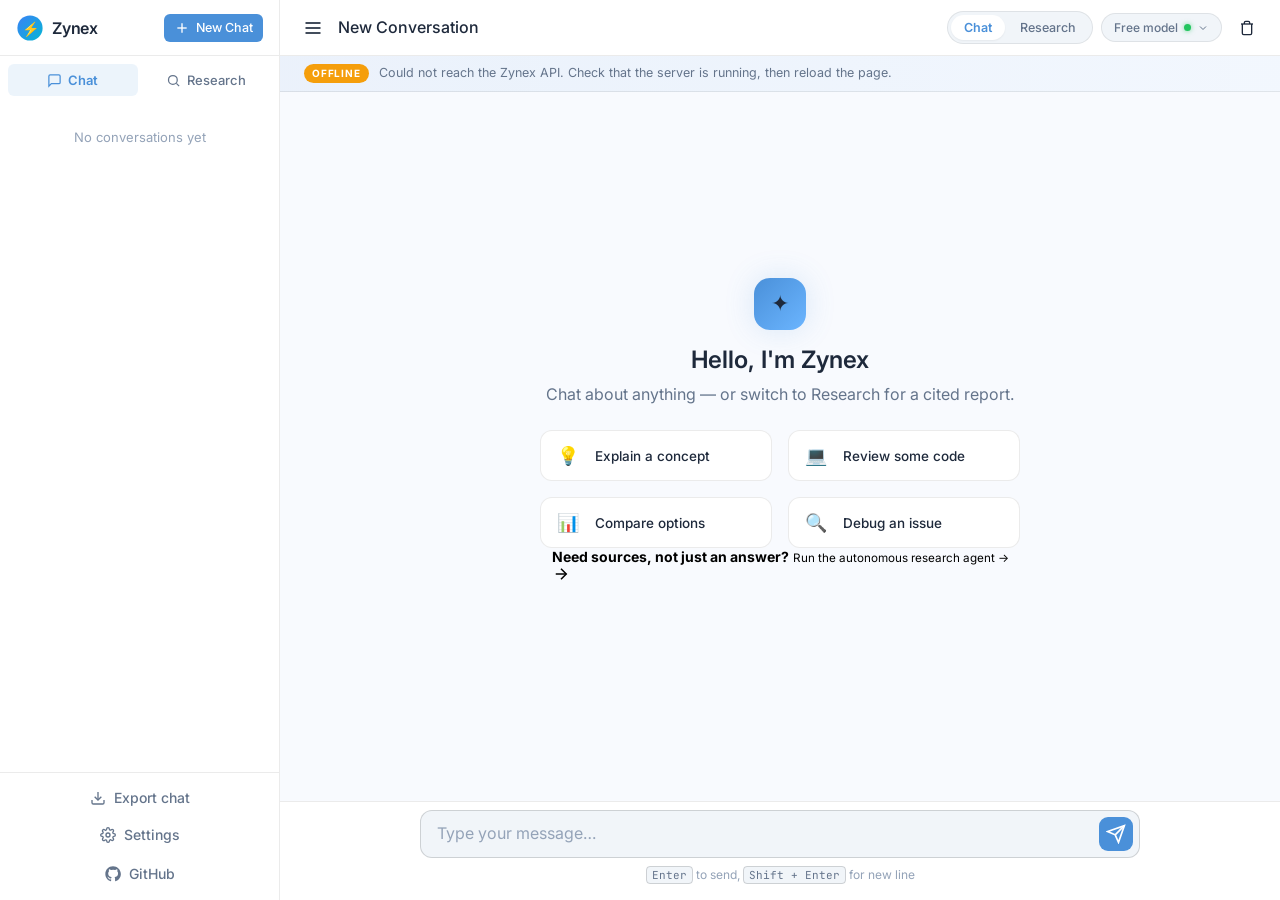
==== commit f405493c: "feat: restore research UI and activation flow - add config.js (runtime config, model menu, OAuth act" ====
--- a/frontend/index.html
+++ b/frontend/index.html
@@ -3,22 +3,23 @@
 <head>
   <meta charset="UTF-8">
   <meta name="viewport" content="width=device-width, initial-scale=1.0">
-  <meta name="description" content="Zynex AI - Intelligent AI Assistant">
+  <meta name="description" content="Zynex — an open-source AI research agent. Ask a question, get a cited report with charts and PDF/DOCX export.">
   <meta name="theme-color" content="#4A90D9">
-  <title>Zynex AI</title>
-  
+  <title>Zynex — AI Research Agent</title>
+
   <!-- Fonts -->
   <link rel="preconnect" href="https://fonts.googleapis.com">
   <link rel="preconnect" href="https://fonts.gstatic.com" crossorigin>
   <link href="https://fonts.googleapis.com/css2?family=Inter:wght@400;500;600;700&family=JetBrains+Mono:wght@400;500&display=swap" rel="stylesheet">
-  
+
   <!-- CSS -->
   <link rel="stylesheet" href="css/base.css">
   <link rel="stylesheet" href="css/layout.css">
   <link rel="stylesheet" href="css/components.css">
   <link rel="stylesheet" href="css/chat.css">
+  <link rel="stylesheet" href="css/research.css">
   <link rel="stylesheet" href="css/animations.css">
-  
+
   <!-- Favicon -->
   <link rel="icon" type="image/svg+xml" href="favicon.svg">
   <link rel="manifest" href="manifest.json">
@@ -27,118 +28,177 @@
   <div class="app" id="app">
     <!-- Sidebar Overlay (Mobile) -->
     <div class="sidebar-overlay" id="sidebarOverlay" aria-hidden="true"></div>
-    
+
     <!-- Sidebar -->
-    <aside class="sidebar" id="sidebar" role="complementary" aria-label="Conversation history">
+    <aside class="sidebar" id="sidebar" role="complementary" aria-label="Workspace navigation">
       <header class="sidebar__header">
         <div class="sidebar__logo">
           <img src="favicon.svg" alt="Zynex AI" width="32" height="32">
-          <span class="sidebar__title">Zynex AI</span>
+          <span class="sidebar__title">Zynex</span>
         </div>
         <button class="button button--primary sidebar__new-chat" id="newChatBtn" aria-label="Start new conversation">
-          <svg width="16" height="16" viewBox="0 0 24 24" fill="none" stroke="currentColor" stroke-width="2">
+          <svg width="16" height="16" viewBox="0 0 24 24" fill="none" stroke="currentColor" stroke-width="2" aria-hidden="true">
             <line x1="12" y1="5" x2="12" y2="19"></line>
             <line x1="5" y1="12" x2="19" y2="12"></line>
           </svg>
-          New Chat
+          <span id="newItemLabel">New Chat</span>
         </button>
       </header>
-      
-      <div class="sidebar__content" id="conversationList" role="list" aria-label="Conversations">
-        <!-- Conversations will be loaded here -->
-      </div>
-      
+
+      <nav class="sidebar__nav" aria-label="Workspace mode">
+        <button class="sidebar__nav-item sidebar__nav-item--active" data-view="chat" type="button">
+          <svg width="15" height="15" viewBox="0 0 24 24" fill="none" stroke="currentColor" stroke-width="2" aria-hidden="true">
+            <path d="M21 15a2 2 0 0 1-2 2H7l-4 4V5a2 2 0 0 1 2-2h14a2 2 0 0 1 2 2z"></path>
+          </svg>
+          Chat
+        </button>
+        <button class="sidebar__nav-item" data-view="research" type="button">
+          <svg width="15" height="15" viewBox="0 0 24 24" fill="none" stroke="currentColor" stroke-width="2" aria-hidden="true">
+            <circle cx="11" cy="11" r="7"></circle>
+            <line x1="21" y1="21" x2="16.65" y2="16.65"></line>
+          </svg>
+          Research
+        </button>
+      </nav>
+
+      <div class="sidebar__content" id="sidebarContent">
+        <div id="conversationList" role="list" aria-label="Conversations">
+          <!-- Conversations will be loaded here -->
+        </div>
+        <div id="researchHistoryList" role="list" aria-label="Recent research reports" hidden>
+          <!-- Reports will be loaded here -->
+        </div>
+      </div>
+
       <footer class="sidebar__footer">
         <button class="button button--ghost sidebar__settings" id="exportBtn" aria-label="Export chat">
-          <svg width="16" height="16" viewBox="0 0 24 24" fill="none" stroke="currentColor" stroke-width="2">
+          <svg width="16" height="16" viewBox="0 0 24 24" fill="none" stroke="currentColor" stroke-width="2" aria-hidden="true">
             <path d="M21 15v4a2 2 0 0 1-2 2H5a2 2 0 0 1-2-2v-4"></path>
             <polyline points="7 10 12 15 17 10"></polyline>
             <line x1="12" y1="15" x2="12" y2="3"></line>
           </svg>
-          Export
+          Export chat
         </button>
         <button class="button button--ghost sidebar__settings" id="settingsBtn" aria-label="Settings">
-          <svg width="16" height="16" viewBox="0 0 24 24" fill="none" stroke="currentColor" stroke-width="2">
+          <svg width="16" height="16" viewBox="0 0 24 24" fill="none" stroke="currentColor" stroke-width="2" aria-hidden="true">
             <circle cx="12" cy="12" r="3"></circle>
             <path d="M19.4 15a1.65 1.65 0 0 0 .33 1.82l.06.06a2 2 0 0 1 0 2.83 2 2 0 0 1-2.83 0l-.06-.06a1.65 1.65 0 0 0-1.82-.33 1.65 1.65 0 0 0-1 1.51V21a2 2 0 0 1-2 2 2 2 0 0 1-2-2v-.09A1.65 1.65 0 0 0 9 19.4a1.65 1.65 0 0 0-1.82.33l-.06.06a2 2 0 0 1-2.83 0 2 2 0 0 1 0-2.83l.06-.06a1.65 1.65 0 0 0 .33-1.82 1.65 1.65 0 0 0-1.51-1H3a2 2 0 0 1-2-2 2 2 0 0 1 2-2h.09A1.65 1.65 0 0 0 4.6 9a1.65 1.65 0 0 0-.33-1.82l-.06-.06a2 2 0 0 1 0-2.83 2 2 0 0 1 2.83 0l.06.06a1.65 1.65 0 0 0 1.82.33H9a1.65 1.65 0 0 0 1-1.51V3a2 2 0 0 1 2-2 2 2 0 0 1 2 2v.09a1.65 1.65 0 0 0 1 1.51 1.65 1.65 0 0 0 1.82-.33l.06-.06a2 2 0 0 1 2.83 0 2 2 0 0 1 0 2.83l-.06.06a1.65 1.65 0 0 0-.33 1.82V9a1.65 1.65 0 0 0 1.51 1H21a2 2 0 0 1 2 2 2 2 0 0 1-2 2h-.09a1.65 1.65 0 0 0-1.51 1z"></path>
           </svg>
           Settings
         </button>
+        <a class="button button--ghost sidebar__settings" href="https://github.com/ShahabAhmed01/zynex-ai" target="_blank" rel="noopener noreferrer" aria-label="View source on GitHub">
+          <svg width="16" height="16" viewBox="0 0 24 24" fill="currentColor" aria-hidden="true">
+            <path d="M12 .5C5.6.5.5 5.6.5 12c0 5.1 3.3 9.4 7.9 10.9.6.1.8-.3.8-.6v-2.3c-3.2.7-3.9-1.4-3.9-1.4-.5-1.3-1.3-1.7-1.3-1.7-1.1-.7.1-.7.1-.7 1.2.1 1.8 1.2 1.8 1.2 1 1.8 2.7 1.3 3.4 1 .1-.8.4-1.3.8-1.6-2.6-.3-5.3-1.3-5.3-5.8 0-1.3.5-2.3 1.2-3.1-.1-.3-.5-1.5.1-3.1 0 0 1-.3 3.2 1.2a11 11 0 0 1 5.8 0c2.2-1.5 3.2-1.2 3.2-1.2.6 1.6.2 2.8.1 3.1.8.8 1.2 1.8 1.2 3.1 0 4.5-2.7 5.5-5.3 5.8.4.4.8 1.1.8 2.2v3.3c0 .3.2.7.8.6 4.6-1.5 7.9-5.8 7.9-10.9C23.5 5.6 18.4.5 12 .5z"></path>
+          </svg>
+          GitHub
+        </a>
       </footer>
     </aside>
-    
+
     <!-- Main Content -->
     <main class="main" id="main" role="main">
       <header class="main__header">
         <button class="button button--icon main__menu" id="menuBtn" aria-label="Toggle sidebar">
-          <svg width="20" height="20" viewBox="0 0 24 24" fill="none" stroke="currentColor" stroke-width="2">
+          <svg width="20" height="20" viewBox="0 0 24 24" fill="none" stroke="currentColor" stroke-width="2" aria-hidden="true">
             <line x1="3" y1="12" x2="21" y2="12"></line>
             <line x1="3" y1="6" x2="21" y2="6"></line>
             <line x1="3" y1="18" x2="21" y2="18"></line>
           </svg>
         </button>
-        
+
         <h1 class="main__title" id="conversationTitle">New Conversation</h1>
-        
-        <div class="main__actions">
-          <div class="model-selector" id="modelSelector" role="button" tabindex="0" aria-label="Select model">
-            <span class="model-selector__name" id="modelName">Gemini 2.0 Flash</span>
-            <span class="model-selector__status"></span>
-          </div>
-          
+
+        <div class="mode-tabs" role="tablist" aria-label="Workspace mode">
+          <button class="mode-tab mode-tab--active" data-view="chat" type="button" role="tab" aria-selected="true">Chat</button>
+          <button class="mode-tab" data-view="research" type="button" role="tab" aria-selected="false">Research</button>
+        </div>
+
+        <div class="main__actions" id="chatActions">
+          <button class="model-selector" id="modelSelector" type="button" aria-haspopup="listbox" aria-expanded="false" aria-label="Select model">
+            <span class="model-selector__name" id="modelName">Free model</span>
+            <span class="model-selector__status" id="modelStatus" title="AI connection status"></span>
+            <svg width="12" height="12" viewBox="0 0 24 24" fill="none" stroke="currentColor" stroke-width="2" aria-hidden="true">
+              <polyline points="6 9 12 15 18 9"></polyline>
+            </svg>
+          </button>
+          <div class="model-menu" id="modelMenu" role="listbox" aria-label="Available models" hidden></div>
+
           <button class="button button--icon main__clear" id="clearChatBtn" aria-label="Clear chat">
-            <svg width="16" height="16" viewBox="0 0 24 24" fill="none" stroke="currentColor" stroke-width="2">
+            <svg width="16" height="16" viewBox="0 0 24 24" fill="none" stroke="currentColor" stroke-width="2" aria-hidden="true">
               <polyline points="3 6 5 6 21 6"></polyline>
               <path d="M19 6v14a2 2 0 0 1-2 2H7a2 2 0 0 1-2-2V6m3 0V4a2 2 0 0 1 2-2h4a2 2 0 0 1 2 2v2"></path>
             </svg>
           </button>
         </div>
       </header>
-      
+
+      <!-- Demo / activation banner -->
+      <div class="setup-banner" id="setupBanner" hidden>
+        <div class="setup-banner__text">
+          <span class="setup-banner__badge" id="setupBannerBadge">DEMO</span>
+          <span id="setupBannerText">AI text is simulated in demo mode. Research still searches the live web.</span>
+        </div>
+        <button class="button button--primary setup-banner__button" id="activateAiBtn" type="button">
+          Activate free AI
+        </button>
+      </div>
+
+      <!-- ══════════════ CHAT VIEW ══════════════ -->
       <div class="main__content" id="chatArea">
         <!-- Welcome Screen -->
         <div class="welcome" id="welcomeScreen">
-          <div class="welcome__icon animate-float">🤖</div>
-          <h2 class="welcome__title">Hello! I'm Zynex AI</h2>
-          <p class="welcome__subtitle">How can I help you today?</p>
-          
+          <div class="welcome__icon animate-float">✦</div>
+          <h2 class="welcome__title">Hello, I'm Zynex</h2>
+          <p class="welcome__subtitle">Chat about anything — or switch to Research for a cited report.</p>
+
           <div class="welcome__suggestions">
-            <button class="card welcome__suggestion" data-prompt="Explain AI concepts to me">
+            <button class="card welcome__suggestion" data-prompt="Explain how retrieval-augmented generation works">
               <span class="welcome__suggestion-icon">💡</span>
-              <span class="welcome__suggestion-text">Explain AI concepts</span>
-            </button>
-            <button class="card welcome__suggestion" data-prompt="Generate code for a specific task">
+              <span class="welcome__suggestion-text">Explain a concept</span>
+            </button>
+            <button class="card welcome__suggestion" data-prompt="Review this Python function for bugs and edge cases">
               <span class="welcome__suggestion-icon">💻</span>
-              <span class="welcome__suggestion-text">Generate code</span>
-            </button>
-            <button class="card welcome__suggestion" data-prompt="Compare and summarize information">
+              <span class="welcome__suggestion-text">Review some code</span>
+            </button>
+            <button class="card welcome__suggestion" data-prompt="Compare vector databases for a small production app">
               <span class="welcome__suggestion-icon">📊</span>
-              <span class="welcome__suggestion-text">Compare & summarize</span>
-            </button>
-            <button class="card welcome__suggestion" data-prompt="Help me debug and analyze code">
+              <span class="welcome__suggestion-text">Compare options</span>
+            </button>
+            <button class="card welcome__suggestion" data-prompt="Help me debug a failing FastAPI endpoint">
               <span class="welcome__suggestion-icon">🔍</span>
-              <span class="welcome__suggestion-text">Debug & analyze</span>
+              <span class="welcome__suggestion-text">Debug an issue</span>
             </button>
           </div>
-        </div>
-        
+
+          <button class="welcome__research-cta" id="welcomeResearchBtn" type="button">
+            <span>
+              <strong>Need sources, not just an answer?</strong>
+              <small>Run the autonomous research agent →</small>
+            </span>
+            <svg width="18" height="18" viewBox="0 0 24 24" fill="none" stroke="currentColor" stroke-width="2" aria-hidden="true">
+              <line x1="5" y1="12" x2="19" y2="12"></line>
+              <polyline points="12 5 19 12 12 19"></polyline>
+            </svg>
+          </button>
+        </div>
+
         <!-- Messages Container -->
         <div class="messages" id="messages" role="log" aria-live="polite" aria-label="Chat messages">
           <!-- Messages will be loaded here -->
         </div>
       </div>
-      
-      <div class="main__input">
+
+      <div class="main__input" id="chatInputArea">
         <div class="input-area">
-          <textarea 
-            class="input-area__textarea" 
-            id="messageInput" 
-            placeholder="Type your message..." 
+          <textarea
+            class="input-area__textarea"
+            id="messageInput"
+            placeholder="Type your message…"
             rows="1"
             aria-label="Message input"
           ></textarea>
           <button class="input-area__send" id="sendBtn" aria-label="Send message">
-            <svg width="20" height="20" viewBox="0 0 24 24" fill="none" stroke="currentColor" stroke-width="2">
+            <svg width="20" height="20" viewBox="0 0 24 24" fill="none" stroke="currentColor" stroke-width="2" aria-hidden="true">
               <line x1="22" y1="2" x2="11" y2="13"></line>
               <polygon points="22 2 15 22 11 13 2 9 22 2"></polygon>
             </svg>
@@ -148,15 +208,144 @@
           <kbd>Enter</kbd> to send, <kbd>Shift + Enter</kbd> for new line
         </div>
       </div>
+
+      <!-- ══════════════ RESEARCH VIEW ══════════════ -->
+      <section class="research" id="researchView" aria-label="Research workspace" hidden>
+        <div class="research__inner">
+          <!-- Research input -->
+          <div class="research-pane" id="researchFormView">
+            <header class="research-hero">
+              <span class="research-eyebrow">Autonomous research</span>
+              <h2>Ask a question. Get a cited briefing.</h2>
+              <p>
+                Zynex plans its own searches, reads live web results, analyzes the sources,
+                writes a structured report, and renders charts. Export the result as PDF,
+                DOCX, or a standalone slide deck.
+              </p>
+            </header>
+
+            <form class="research-form" id="researchForm">
+              <label class="research-form__label" for="researchTopic">Research topic</label>
+              <textarea
+                class="research-form__textarea"
+                id="researchTopic"
+                name="topic"
+                rows="3"
+                minlength="3"
+                maxlength="500"
+                placeholder="e.g. How are sodium-ion batteries competing with lithium-ion in grid storage?"
+                required
+              ></textarea>
+
+              <fieldset class="depth-picker">
+                <legend>Depth</legend>
+                <label class="depth-option depth-option--active">
+                  <input type="radio" name="depth" value="quick" checked>
+                  <span class="depth-option__body">
+                    <strong>Quick</strong>
+                    <small>4 queries · 3 sections</small>
+                  </span>
+                </label>
+                <label class="depth-option">
+                  <input type="radio" name="depth" value="standard">
+                  <span class="depth-option__body">
+                    <strong>Standard</strong>
+                    <small>6 queries · 5 sections</small>
+                  </span>
+                </label>
+                <label class="depth-option">
+                  <input type="radio" name="depth" value="deep">
+                  <span class="depth-option__body">
+                    <strong>Deep</strong>
+                    <small>8 queries · 7 sections</small>
+                  </span>
+                </label>
+              </fieldset>
+
+              <div class="research-form__footer">
+                <span class="research-form__hint"><kbd>Ctrl</kbd> + <kbd>Enter</kbd> to start</span>
+                <button class="button button--primary research-form__submit" id="startResearchBtn" type="submit">
+                  <svg width="16" height="16" viewBox="0 0 24 24" fill="none" stroke="currentColor" stroke-width="2" aria-hidden="true">
+                    <circle cx="11" cy="11" r="7"></circle>
+                    <line x1="21" y1="21" x2="16.65" y2="16.65"></line>
+                  </svg>
+                  Start research
+                </button>
+              </div>
+            </form>
+
+            <div class="research-note" id="demoResearchNote" hidden>
+              <strong>Demo mode:</strong> AI writing (source summaries and the report) uses
+              built-in templates, but web search and the cited sources are real. Activate
+              free AI for live analysis and writing.
+            </div>
+
+            <div class="research-steps" aria-label="How the pipeline works">
+              <div class="research-step"><span>1</span><div><strong>Plan</strong><small>Queries and outline</small></div></div>
+              <div class="research-step"><span>2</span><div><strong>Search</strong><small>Live DuckDuckGo results</small></div></div>
+              <div class="research-step"><span>3</span><div><strong>Analyze</strong><small>Summaries and facts</small></div></div>
+              <div class="research-step"><span>4</span><div><strong>Compose</strong><small>Cited report</small></div></div>
+              <div class="research-step"><span>5</span><div><strong>Chart</strong><small>Rendered visuals</small></div></div>
+              <div class="research-step"><span>6</span><div><strong>Export</strong><small>PDF, DOCX, slides</small></div></div>
+            </div>
+          </div>
+
+          <!-- Progress -->
+          <div class="research-pane" id="researchProgressView" hidden>
+            <div class="research-progress">
+              <span class="research-eyebrow">Research in progress</span>
+              <h2 id="progressTopic">Working…</h2>
+              <div class="research-progress__track" role="progressbar" aria-valuemin="0" aria-valuemax="100" aria-valuenow="0" id="researchProgressTrack">
+                <div class="research-progress__bar" id="researchProgressBar"></div>
+              </div>
+              <p class="research-progress__message" id="progressMessage">Starting the pipeline…</p>
+
+              <ol class="stage-list" id="stageList">
+                <li class="stage-item" data-stage="planning"><span class="stage-item__dot"></span><div><strong>Plan</strong><small>Generating queries and outline</small></div></li>
+                <li class="stage-item" data-stage="researching"><span class="stage-item__dot"></span><div><strong>Search</strong><small>Collecting live web sources</small></div></li>
+                <li class="stage-item" data-stage="analyzing"><span class="stage-item__dot"></span><div><strong>Analyze</strong><small>Summarizing each source</small></div></li>
+                <li class="stage-item" data-stage="composing"><span class="stage-item__dot"></span><div><strong>Compose</strong><small>Writing the cited report</small></div></li>
+                <li class="stage-item" data-stage="charting"><span class="stage-item__dot"></span><div><strong>Chart</strong><small>Rendering visuals</small></div></li>
+                <li class="stage-item" data-stage="completed"><span class="stage-item__dot"></span><div><strong>Done</strong><small>Report ready</small></div></li>
+              </ol>
+
+              <div class="research-progress__error" id="researchError" hidden></div>
+              <div class="research-progress__actions">
+                <button class="button button--secondary" id="cancelResearchViewBtn" type="button">Back</button>
+              </div>
+            </div>
+          </div>
+
+          <!-- Report -->
+          <article class="research-pane research-report" id="researchReportView" hidden>
+            <header class="report-hero">
+              <div class="report-hero__meta">
+                <span class="report-badge" id="reportModeBadge">Report</span>
+                <span id="reportDate"></span>
+                <span id="reportStats"></span>
+              </div>
+              <h2 id="reportTopic"></h2>
+              <div class="report-actions">
+                <button class="button button--secondary" type="button" data-export="pdf">PDF</button>
+                <button class="button button--secondary" type="button" data-export="docx">DOCX</button>
+                <button class="button button--secondary" type="button" data-export="slides">Slides</button>
+                <button class="button button--secondary" type="button" id="copyReportBtn">Copy Markdown</button>
+                <button class="button button--primary" type="button" id="newResearchBtn">New research</button>
+              </div>
+            </header>
+            <div class="report-body" id="reportBody"></div>
+          </article>
+        </div>
+      </section>
     </main>
   </div>
-  
+
   <!-- Progress Bar -->
   <div class="progress-bar" id="progressBar" style="display: none;"></div>
-  
+
   <!-- Toast Container -->
   <div class="toast-container" id="toastContainer" aria-live="polite" aria-label="Notifications"></div>
-  
+
   <!-- Settings Modal -->
   <div class="modal" id="settingsModal" role="dialog" aria-labelledby="settingsTitle" aria-modal="true">
     <div class="modal__backdrop" id="settingsBackdrop"></div>
@@ -164,25 +353,43 @@
       <header class="modal__header">
         <h2 id="settingsTitle">Settings</h2>
         <button class="button button--icon" id="closeSettingsBtn" aria-label="Close settings">
-          <svg width="16" height="16" viewBox="0 0 24 24" fill="none" stroke="currentColor" stroke-width="2">
+          <svg width="16" height="16" viewBox="0 0 24 24" fill="none" stroke="currentColor" stroke-width="2" aria-hidden="true">
             <line x1="18" y1="6" x2="6" y2="18"></line>
             <line x1="6" y1="6" x2="18" y2="18"></line>
           </svg>
         </button>
       </header>
       <div class="modal__body">
-        <div class="form-group">
-          <label for="apiKeyInput">API Key</label>
-          <input type="password" class="input" id="apiKeyInput" placeholder="Enter your API key">
-        </div>
-        <div class="form-group">
-          <label for="apiEndpointInput">API Endpoint</label>
-          <input type="url" class="input" id="apiEndpointInput" placeholder="https://openrouter.ai/api/v1">
-        </div>
+        <div class="settings-status">
+          <span class="settings-status__dot" id="settingsStatusDot"></span>
+          <div>
+            <strong id="settingsStatusTitle">Checking connection…</strong>
+            <p id="settingsStatusText">Loading runtime configuration.</p>
+          </div>
+        </div>
+
+        <dl class="settings-grid">
+          <dt>Model</dt>
+          <dd id="settingsModel">—</dd>
+          <dt>Version</dt>
+          <dd id="settingsVersion">—</dd>
+          <dt>Mode</dt>
+          <dd id="settingsMode">—</dd>
+        </dl>
+
+        <div class="settings-activate" id="settingsActivateWrap" hidden>
+          <button class="button button--primary" id="settingsActivateBtn" type="button">Activate free AI</button>
+          <p>Opens OpenRouter in a popup. No key is stored in the browser.</p>
+        </div>
+
+        <p class="settings-note">
+          For advanced configuration, set <code>OPENROUTER_API_KEY</code> and
+          <code>DEFAULT_MODEL</code> in a local <code>.env</code> file and restart the server.
+          See <a href="https://github.com/ShahabAhmed01/zynex-ai#configuration" target="_blank" rel="noopener noreferrer">the README</a>.
+        </p>
       </div>
       <footer class="modal__footer">
-        <button class="button button--secondary" id="cancelSettingsBtn">Cancel</button>
-        <button class="button button--primary" id="saveSettingsBtn">Save</button>
+        <button class="button button--secondary" id="closeSettingsFooterBtn">Close</button>
       </footer>
     </div>
   </div>
@@ -194,7 +401,7 @@
       <header class="modal__header">
         <h2 id="exportTitle">Export Conversation</h2>
         <button class="button button--icon" id="closeExportBtn" aria-label="Close export">
-          <svg width="16" height="16" viewBox="0 0 24 24" fill="none" stroke="currentColor" stroke-width="2">
+          <svg width="16" height="16" viewBox="0 0 24 24" fill="none" stroke="currentColor" stroke-width="2" aria-hidden="true">
             <line x1="18" y1="6" x2="6" y2="18"></line>
             <line x1="6" y1="6" x2="18" y2="18"></line>
           </svg>
@@ -204,25 +411,29 @@
         <div class="form-group">
           <label>Export Format</label>
           <div class="export-options">
-            <button class="button button--secondary export-option" data-format="markdown">
+            <button class="button button--secondary export-option" data-format="markdown" type="button">
               <span>Markdown</span>
             </button>
-            <button class="button button--secondary export-option" data-format="json">
+            <button class="button button--secondary export-option" data-format="json" type="button">
               <span>JSON</span>
             </button>
-            <button class="button button--secondary export-option" data-format="text">
+            <button class="button button--secondary export-option" data-format="text" type="button">
               <span>Plain Text</span>
             </button>
           </div>
         </div>
       </div>
       <footer class="modal__footer">
-        <button class="button button--secondary" id="cancelExportBtn">Cancel</button>
-        <button class="button button--primary" id="confirmExportBtn">Export</button>
+        <button class="button button--secondary" id="cancelExportBtn" type="button">Cancel</button>
+        <button class="button button--primary" id="confirmExportBtn" type="button">Export</button>
       </footer>
     </div>
   </div>
-  
+
+  <noscript>
+    <div class="noscript">Zynex needs JavaScript enabled to run. The API is still available at <code>/api/health</code>.</div>
+  </noscript>
+
   <!-- Scripts -->
   <script type="module" src="js/app.js"></script>
 </body>
--- a/frontend/css/base.css
+++ b/frontend/css/base.css
@@ -83,6 +83,11 @@
   --input-height: 64px;
 }
 
+/* ── Visibility ── */
+[hidden] {
+  display: none !important;
+}
+
 /* ── Typography ── */
 body {
   font-family: var(--font-family);
--- a/frontend/css/layout.css
+++ b/frontend/css/layout.css
@@ -233,84 +233,6 @@
   min-height: 0;
 }
 
-/* ── Welcome Screen ── */
-.welcome {
-  flex: 1;
-  display: flex;
-  flex-direction: column;
-  align-items: center;
-  justify-content: center;
-  padding: var(--space-6) var(--space-3) 100px;
-  text-align: center;
-  min-height: 0;
-}
-
-.welcome__title {
-  font-size: var(--font-size-2xl);
-  font-weight: var(--font-weight-semibold);
-  letter-spacing: -0.5px;
-  color: var(--color-text);
-  margin-bottom: var(--space-1);
-}
-
-.welcome__subtitle {
-  font-size: var(--font-size-md);
-  color: var(--color-text-secondary);
-  max-width: 400px;
-  line-height: var(--line-height);
-  margin-bottom: var(--space-4);
-}
-
-/* ── Suggestion Grid ── */
-.welcome__suggestions {
-  display: grid;
-  grid-template-columns: 1fr 1fr;
-  gap: var(--space-1);
-  max-width: 520px;
-  width: 100%;
-}
-
-/* ── Welcome Suggestion Card ── */
-.welcome__suggestion {
-  display: flex;
-  align-items: center;
-  gap: var(--space-1);
-  background: var(--color-surface);
-  border: 1px solid var(--color-border);
-  border-radius: var(--radius-md);
-  padding: 14px 16px;
-  cursor: pointer;
-  text-align: left;
-  transition: all var(--transition-fast);
-  font-family: var(--font-family);
-}
-
-.welcome__suggestion:hover {
-  border-color: rgba(74, 144, 217, 0.4);
-  background: var(--color-surface-alt);
-  transform: translateY(-1px);
-  box-shadow: var(--shadow-lg);
-}
-
-.welcome__suggestion-icon {
-  font-size: 18px;
-  flex-shrink: 0;
-}
-
-.welcome__suggestion-text {
-  font-size: 13.5px;
-  font-weight: var(--font-weight-medium);
-  color: var(--color-text);
-}
-
-/* ── Messages Container ── */
-.messages {
-  flex: 1;
-  padding: var(--space-2) 0 var(--space-1);
-  display: flex;
-  flex-direction: column;
-  gap: 0;
-}
 
 /* ── Input Area (outer wrapper, below main__content) ── */
 .main__input {
@@ -594,12 +516,6 @@
     min-height: auto;
   }
 
-  .welcome__suggestions {
-    grid-template-columns: 1fr;
-    max-width: 100%;
-    padding: 0 var(--space-1);
-  }
-
   .welcome__title {
     font-size: 1.25rem;
   }
--- a/frontend/css/components.css
+++ b/frontend/css/components.css
@@ -65,43 +65,6 @@
   background: var(--color-surface-alt);
 }
 
-/* Backward compat aliases for JS that may reference .btn */
-.btn { display: inline-flex; align-items: center; justify-content: center; gap: var(--space-1); padding: var(--space-1) var(--space-2); border-radius: var(--radius-sm); font-weight: var(--font-weight-medium); font-size: var(--font-size-base); cursor: pointer; transition: all var(--transition-fast); border: none; background: none; color: inherit; font-family: var(--font-family); }
-.btn--primary { background: var(--color-primary); color: var(--color-text-inverse); }
-.btn--primary:hover { background: var(--color-primary-hover); }
-.btn--secondary { background: var(--color-surface-alt); color: var(--color-text); border: 1px solid var(--color-border); }
-.btn--ghost { background: transparent; color: var(--color-text-secondary); }
-.btn--ghost:hover { background: var(--color-surface-alt); color: var(--color-text); }
-.btn--icon { width: 34px; height: 34px; padding: 0; border-radius: var(--radius-sm); }
-.btn--icon:hover { background: var(--color-surface-alt); }
-
-/* ── New Chat Button ── */
-.new-chat-btn {
-  display: flex;
-  align-items: center;
-  gap: var(--space-1);
-  margin: var(--space-1);
-  padding: 9px 14px;
-  background: rgba(74, 144, 217, 0.1);
-  border: 1px solid rgba(74, 144, 217, 0.3);
-  border-radius: var(--radius-sm);
-  color: var(--color-primary);
-  font-size: 13.5px;
-  font-weight: var(--font-weight-medium);
-  cursor: pointer;
-  transition: all var(--transition-fast);
-  font-family: var(--font-family);
-}
-
-.new-chat-btn:hover {
-  background: rgba(74, 144, 217, 0.15);
-  border-color: rgba(74, 144, 217, 0.5);
-}
-
-.new-chat-btn svg {
-  flex-shrink: 0;
-}
-
 /* ── Inputs (generic) ── */
 .input {
   width: 100%;
@@ -212,93 +175,6 @@
   color: var(--color-text-secondary);
 }
 
-/* Backward compat aliases */
-.input-box {
-  width: 100%;
-  background: var(--color-surface-alt);
-  border: 1px solid var(--color-border-strong);
-  border-radius: var(--radius-md);
-  display: flex;
-  align-items: flex-end;
-  gap: 0;
-  transition: border-color var(--anim-fast) var(--ease-smooth), box-shadow var(--anim-fast) var(--ease-smooth);
-  overflow: hidden;
-}
-
-.input-box:focus-within {
-  border-color: var(--color-primary);
-  box-shadow: 0 0 0 3px rgba(74, 144, 217, 0.15);
-}
-
-.input-box textarea {
-  flex: 1;
-  background: none;
-  border: none;
-  outline: none;
-  color: var(--color-text);
-  font-family: var(--font-family);
-  font-size: var(--font-size-md);
-  line-height: 1.5;
-  padding: var(--space-1) var(--space-2);
-  resize: none;
-  max-height: 160px;
-  min-height: 52px;
-  overflow-y: auto;
-}
-
-.input-box textarea::placeholder {
-  color: var(--color-text-muted);
-}
-
-.input-actions {
-  display: flex;
-  align-items: flex-end;
-  padding: 10px 12px 10px 0;
-  gap: 6px;
-}
-
-.send-btn {
-  width: 34px;
-  height: 34px;
-  border-radius: 9px;
-  border: none;
-  background: var(--color-primary);
-  color: var(--color-text-inverse);
-  cursor: pointer;
-  display: flex;
-  align-items: center;
-  justify-content: center;
-  transition: all var(--anim-fast) var(--ease-smooth);
-  flex-shrink: 0;
-}
-
-.send-btn:hover {
-  background: var(--color-primary-hover);
-  transform: scale(1.02);
-}
-
-.send-btn:disabled {
-  opacity: 0.35;
-  cursor: not-allowed;
-  transform: none;
-}
-
-.send-btn--loading {
-  background: var(--color-surface-alt);
-}
-
-.send-btn .stop-icon {
-  display: none;
-}
-
-.send-btn--loading .send-icon {
-  display: none;
-}
-
-.send-btn--loading .stop-icon {
-  display: block;
-}
-
 /* ── Cards ── */
 .card {
   background: var(--color-surface);
@@ -314,43 +190,6 @@
   box-shadow: var(--shadow-lg);
 }
 
-/* ── Suggestion Cards ── */
-.suggestion-card {
-  background: var(--color-surface);
-  border: 1px solid var(--color-border);
-  border-radius: var(--radius-md);
-  padding: 14px 16px;
-  cursor: pointer;
-  text-align: left;
-  transition: all var(--anim-fast) var(--ease-smooth);
-  font-family: var(--font-family);
-}
-
-.suggestion-card:hover {
-  border-color: rgba(74, 144, 217, 0.4);
-  background: var(--color-surface-alt);
-  transform: translateY(-2px);
-  box-shadow: var(--shadow-lg);
-}
-
-.suggestion-card__icon {
-  font-size: 18px;
-  margin-bottom: 6px;
-}
-
-.suggestion-card__title {
-  font-size: 13.5px;
-  font-weight: var(--font-weight-medium);
-  color: var(--color-text);
-  margin-bottom: 3px;
-}
-
-.suggestion-card__desc {
-  font-size: 12.5px;
-  color: var(--color-text-secondary);
-  line-height: 1.4;
-}
-
 /* ── Model Selector ── */
 .model-selector {
   display: flex;
@@ -391,126 +230,6 @@
   flex-shrink: 0;
 }
 
-.model-selector__dot {
-  width: 7px;
-  height: 7px;
-  background: var(--color-success);
-  border-radius: 50%;
-  box-shadow: 0 0 5px rgba(34, 197, 94, 0.6);
-}
-
-/* ── History Items ── */
-.history-section {
-  padding: var(--space-1) var(--space-1) 4px;
-  font-size: var(--font-size-sm);
-  font-weight: var(--font-weight-semibold);
-  letter-spacing: 0.8px;
-  text-transform: uppercase;
-  color: var(--color-text-muted);
-}
-
-.history-list {
-  flex: 1;
-  overflow-y: auto;
-  padding: 4px 8px;
-  scrollbar-width: thin;
-  scrollbar-color: var(--color-border-strong) transparent;
-}
-
-.history-list::-webkit-scrollbar {
-  width: 5px;
-}
-
-.history-list::-webkit-scrollbar-track {
-  background: transparent;
-}
-
-.history-list::-webkit-scrollbar-thumb {
-  background: var(--color-border-strong);
-  border-radius: 3px;
-}
-
-.history-list::-webkit-scrollbar-thumb:hover {
-  background: var(--color-text-muted);
-}
-
-.history-item {
-  padding: 8px 10px;
-  border-radius: var(--radius-sm);
-  cursor: pointer;
-  font-size: 13.5px;
-  color: var(--color-text-secondary);
-  white-space: nowrap;
-  overflow: hidden;
-  text-overflow: ellipsis;
-  transition: all var(--anim-fast) var(--ease-smooth);
-  display: flex;
-  align-items: center;
-  gap: var(--space-1);
-  position: relative;
-}
-
-.history-item:hover {
-  background: var(--color-surface-alt);
-  color: var(--color-text);
-}
-
-.history-item--active {
-  background: var(--color-surface-alt);
-  color: var(--color-text);
-}
-
-.history-item svg {
-  flex-shrink: 0;
-  opacity: 0.5;
-}
-
-/* Delete button fades in on conversation hover */
-.history-item .delete-btn {
-  position: absolute;
-  right: 6px;
-  top: 50%;
-  transform: translateY(-50%);
-  opacity: 0;
-  transition: opacity var(--anim-fast) var(--ease-smooth);
-  background: none;
-  border: none;
-  color: var(--color-text-muted);
-  cursor: pointer;
-  padding: 2px;
-  display: flex;
-  align-items: center;
-  justify-content: center;
-  border-radius: var(--radius-sm);
-}
-
-.history-item:hover .delete-btn {
-  opacity: 1;
-}
-
-.history-item .delete-btn:hover {
-  color: var(--color-error);
-  background: rgba(239, 68, 68, 0.1);
-}
-
-/* ── Sidebar Footer Button ── */
-.sidebar-footer-btn {
-  display: flex;
-  align-items: center;
-  gap: 10px;
-  padding: 9px 10px;
-  border-radius: var(--radius-sm);
-  color: var(--color-text-secondary);
-  font-size: 13.5px;
-  cursor: pointer;
-  transition: all var(--anim-fast) var(--ease-smooth);
-}
-
-.sidebar-footer-btn:hover {
-  background: var(--color-surface-alt);
-  color: var(--color-text);
-}
-
 /* ── Toast ── */
 .toast {
   background: var(--color-surface);
@@ -532,87 +251,6 @@
   color: var(--color-success);
 }
 
-/* ── Setup Banner ── */
-.setup-banner {
-  display: none;
-  background: linear-gradient(135deg, rgba(74, 144, 217, 0.12), rgba(107, 181, 255, 0.08));
-  border: 1px solid rgba(74, 144, 217, 0.25);
-  border-radius: var(--radius-md);
-  padding: var(--space-2) var(--space-3);
-  margin: var(--space-2);
-  text-align: center;
-}
-
-.setup-banner--visible {
-  display: block;
-}
-
-.setup-banner__title {
-  font-size: var(--font-size-md);
-  font-weight: var(--font-weight-semibold);
-  color: var(--color-text);
-  margin-bottom: 6px;
-}
-
-.setup-banner__desc {
-  font-size: var(--font-size-sm);
-  color: var(--color-text-secondary);
-  margin-bottom: var(--space-2);
-  line-height: 1.5;
-}
-
-.setup-banner__badge {
-  display: inline-block;
-  background: rgba(34, 197, 94, 0.15);
-  border: 1px solid rgba(34, 197, 94, 0.3);
-  border-radius: var(--radius-sm);
-  padding: 2px 8px;
-  font-size: 11px;
-  color: var(--color-success);
-  font-weight: var(--font-weight-semibold);
-  margin-left: 6px;
-}
-
-.setup-banner__btn {
-  display: inline-flex;
-  align-items: center;
-  gap: var(--space-1);
-  padding: 10px 22px;
-  background: var(--color-primary);
-  border: none;
-  border-radius: 10px;
-  color: var(--color-text-inverse);
-  font-size: var(--font-size-base);
-  font-weight: var(--font-weight-semibold);
-  cursor: pointer;
-  font-family: var(--font-family);
-  transition: all var(--anim-fast) var(--ease-smooth);
-  box-shadow: 0 2px 12px rgba(74, 144, 217, 0.3);
-}
-
-.setup-banner__btn:hover {
-  background: var(--color-primary-hover);
-  transform: scale(1.02);
-  box-shadow: 0 4px 20px rgba(74, 144, 217, 0.4);
-}
-
-.setup-banner__btn:disabled {
-  opacity: 0.6;
-  cursor: not-allowed;
-  transform: none;
-}
-
-.setup-banner__success {
-  display: none;
-  color: var(--color-success);
-  font-size: var(--font-size-base);
-  font-weight: var(--font-weight-medium);
-  padding: 12px 0 4px;
-}
-
-.setup-banner__success--visible {
-  display: block;
-}
 
 /* ── Modal Enhancements ── */
 
@@ -762,23 +400,6 @@
   border-color: var(--color-primary);
 }
 
-/* ── Settings Modal Specific ── */
-.settings-section {
-  margin-bottom: var(--space-3);
-}
-
-.settings-section:last-child {
-  margin-bottom: 0;
-}
-
-.settings-section__title {
-  font-size: var(--font-size-sm);
-  font-weight: var(--font-weight-semibold);
-  color: var(--color-text-secondary);
-  text-transform: uppercase;
-  letter-spacing: 0.5px;
-  margin-bottom: var(--space-2);
-}
 
 /* ── Modal Footer Actions ── */
 .modal__footer .button {
--- a/frontend/css/chat.css
+++ b/frontend/css/chat.css
@@ -358,29 +358,6 @@
   background: var(--color-primary);
 }
 
-.typing-dot:nth-child(1) {
-  animation: typingBounce 1.2s ease-in-out infinite;
-}
-
-.typing-dot:nth-child(2) {
-  animation: typingBounce 1.2s ease-in-out 0.15s infinite;
-}
-
-.typing-dot:nth-child(3) {
-  animation: typingBounce 1.2s ease-in-out 0.3s infinite;
-}
-
-@keyframes typingBounce {
-  0%, 60%, 100% {
-    opacity: 0.3;
-    transform: translateY(0);
-  }
-  30% {
-    opacity: 1;
-    transform: translateY(-4px);
-  }
-}
-
 /* ── Streaming Cursor ── */
 .stream-cursor {
   display: inline-block;
@@ -448,6 +425,13 @@
   cursor: pointer;
 }
 
+.welcome__suggestion:hover {
+  border-color: rgba(74, 144, 217, 0.4);
+  background: var(--color-surface-alt);
+  transform: translateY(-1px);
+  box-shadow: var(--shadow-lg);
+}
+
 .welcome__suggestion-icon {
   font-size: 18px;
   flex-shrink: 0;
@@ -681,4 +665,4 @@
   .message:hover .message__actions {
     opacity: 1;
   }
-}
+}
--- a/frontend/css/research.css
+++ b/frontend/css/research.css
@@ -0,0 +1,1127 @@
+/* ============================================
+   Zynex — Research Workspace & Shared Additions
+   Light theme, matching base.css tokens
+   ============================================ */
+
+/* ── Shared: mode navigation ── */
+.sidebar__new-chat {
+  padding: 6px 10px;
+  font-size: 12.5px;
+  white-space: nowrap;
+  gap: 6px;
+}
+
+.sidebar__nav {
+  display: flex;
+  gap: 4px;
+  padding: 8px 8px 0;
+  flex-shrink: 0;
+}
+
+.sidebar__nav-item {
+  flex: 1;
+  display: flex;
+  align-items: center;
+  justify-content: center;
+  gap: 6px;
+  padding: 8px 10px;
+  border-radius: var(--radius-sm);
+  color: var(--color-text-secondary);
+  font-size: 13px;
+  font-weight: var(--font-weight-medium);
+  transition: background var(--transition-fast), color var(--transition-fast);
+}
+
+.sidebar__nav-item:hover {
+  background: var(--color-surface-alt);
+  color: var(--color-text);
+}
+
+.sidebar__nav-item--active {
+  background: rgba(74, 144, 217, 0.1);
+  color: var(--color-primary);
+  font-weight: var(--font-weight-semibold);
+}
+
+.mode-tabs {
+  display: flex;
+  align-items: center;
+  gap: 2px;
+  padding: 3px;
+  background: var(--color-surface-alt);
+  border: 1px solid var(--color-border);
+  border-radius: var(--radius-full);
+  flex-shrink: 0;
+}
+
+.mode-tab {
+  padding: 5px 13px;
+  border-radius: var(--radius-full);
+  color: var(--color-text-secondary);
+  font-size: 12.5px;
+  font-weight: var(--font-weight-medium);
+  transition: background var(--transition-fast), color var(--transition-fast), box-shadow var(--transition-fast);
+}
+
+.mode-tab:hover {
+  color: var(--color-text);
+}
+
+.mode-tab--active {
+  background: var(--color-surface);
+  color: var(--color-primary);
+  font-weight: var(--font-weight-semibold);
+  box-shadow: var(--shadow-sm);
+}
+
+/* ── Shared: demo / activation banner ── */
+.setup-banner {
+  display: flex;
+  align-items: center;
+  justify-content: space-between;
+  gap: var(--space-2);
+  padding: 8px var(--space-3);
+  background: linear-gradient(90deg, rgba(74, 144, 217, 0.08), rgba(107, 181, 255, 0.04));
+  border-bottom: 1px solid var(--color-border);
+  flex-shrink: 0;
+}
+
+.setup-banner__text {
+  display: flex;
+  align-items: center;
+  gap: 10px;
+  min-width: 0;
+  font-size: 12.5px;
+  color: var(--color-text-secondary);
+}
+
+.setup-banner__badge {
+  display: inline-flex;
+  align-items: center;
+  padding: 2px 8px;
+  border-radius: var(--radius-full);
+  background: var(--color-warning);
+  color: #fff;
+  font-size: 10px;
+  font-weight: 700;
+  letter-spacing: 0.8px;
+  flex-shrink: 0;
+}
+
+.setup-banner__button {
+  padding: 6px 12px;
+  font-size: 12.5px;
+  white-space: nowrap;
+  flex-shrink: 0;
+}
+
+/* ── Shared: model menu ── */
+.main__actions {
+  position: relative;
+}
+
+.model-selector__status--online {
+  background: var(--color-success);
+  box-shadow: 0 0 5px rgba(34, 197, 94, 0.6);
+}
+
+.model-selector__status--offline {
+  background: var(--color-warning);
+  box-shadow: 0 0 5px rgba(245, 158, 11, 0.55);
+}
+
+.model-menu {
+  position: absolute;
+  top: calc(100% + 8px);
+  right: 40px;
+  z-index: 80;
+  width: 310px;
+  max-width: calc(100vw - 32px);
+  padding: 6px;
+  background: var(--color-surface);
+  border: 1px solid var(--color-border);
+  border-radius: var(--radius-md);
+  box-shadow: var(--shadow-lg);
+}
+
+.model-menu__item {
+  width: 100%;
+  display: flex;
+  align-items: flex-start;
+  gap: 8px;
+  padding: 9px 10px;
+  border-radius: var(--radius-sm);
+  text-align: left;
+  transition: background var(--transition-fast);
+}
+
+.model-menu__item:hover,
+.model-menu__item:focus-visible {
+  background: var(--color-surface-alt);
+}
+
+.model-menu__item--active {
+  background: rgba(74, 144, 217, 0.07);
+}
+
+.model-menu__check {
+  width: 18px;
+  height: 18px;
+  display: flex;
+  align-items: center;
+  justify-content: center;
+  color: var(--color-primary);
+  flex-shrink: 0;
+  margin-top: 2px;
+}
+
+.model-menu__body {
+  display: flex;
+  flex-direction: column;
+  gap: 1px;
+  min-width: 0;
+}
+
+.model-menu__body strong {
+  font-size: 13px;
+  color: var(--color-text);
+}
+
+.model-menu__body small {
+  font-size: 11.5px;
+  color: var(--color-text-secondary);
+}
+
+.model-menu__body code {
+  font-family: 'JetBrains Mono', monospace;
+  font-size: 10.5px;
+  color: var(--color-text-muted);
+  overflow-wrap: anywhere;
+}
+
+.model-menu__empty {
+  padding: 12px;
+  font-size: 12.5px;
+  color: var(--color-text-muted);
+}
+
+/* ── Shared: settings modal ── */
+.settings-status {
+  display: flex;
+  align-items: flex-start;
+  gap: 12px;
+  padding: 14px;
+  margin-bottom: var(--space-2);
+  background: var(--color-surface-alt);
+  border-radius: var(--radius-md);
+}
+
+.settings-status__dot {
+  width: 10px;
+  height: 10px;
+  margin-top: 5px;
+  border-radius: 50%;
+  background: var(--color-warning);
+  flex-shrink: 0;
+}
+
+.settings-status__dot--online {
+  background: var(--color-success);
+  box-shadow: 0 0 0 4px rgba(34, 197, 94, 0.12);
+}
+
+.settings-status__dot--offline {
+  background: var(--color-warning);
+  box-shadow: 0 0 0 4px rgba(245, 158, 11, 0.12);
+}
+
+.settings-status strong {
+  display: block;
+  font-size: 13.5px;
+}
+
+.settings-status p {
+  margin-top: 3px;
+  font-size: 12.5px;
+  color: var(--color-text-secondary);
+}
+
+.settings-grid {
+  display: grid;
+  grid-template-columns: 86px 1fr;
+  gap: 9px 12px;
+  font-size: 13px;
+}
+
+.settings-grid dt {
+  color: var(--color-text-secondary);
+}
+
+.settings-grid dd {
+  color: var(--color-text);
+  overflow-wrap: anywhere;
+}
+
+.settings-activate {
+  display: flex;
+  flex-direction: column;
+  align-items: flex-start;
+  gap: 8px;
+  margin-top: var(--space-2);
+  padding: 14px;
+  border: 1px dashed rgba(74, 144, 217, 0.55);
+  border-radius: var(--radius-md);
+  background: rgba(74, 144, 217, 0.04);
+}
+
+.settings-activate p {
+  font-size: 12px;
+  color: var(--color-text-muted);
+}
+
+.settings-note {
+  margin-top: var(--space-2);
+  font-size: 12.5px;
+  line-height: 1.65;
+  color: var(--color-text-muted);
+}
+
+.settings-note code,
+.noscript code {
+  padding: 1px 5px;
+  border-radius: 4px;
+  background: var(--color-surface-alt);
+  font-family: 'JetBrains Mono', monospace;
+  font-size: 11.5px;
+  color: var(--color-text-secondary);
+}
+
+/* ── Shared: chat error states ── */
+.message__error {
+  display: flex;
+  flex-direction: column;
+  gap: 4px;
+  padding: 10px 0;
+  color: var(--color-error);
+  font-size: 13.5px;
+}
+
+.message__error span {
+  color: var(--color-text-secondary);
+  font-size: 12.5px;
+}
+
+.message__stopped {
+  margin-top: 8px;
+  color: var(--color-text-muted);
+  font-size: 12px;
+  font-style: italic;
+}
+
+.noscript {
+  position: fixed;
+  inset: auto 16px 16px 16px;
+  z-index: 200;
+  padding: 12px 16px;
+  background: var(--color-surface);
+  border: 1px solid var(--color-border-strong);
+  border-radius: var(--radius-md);
+  box-shadow: var(--shadow-lg);
+  font-size: 13px;
+  color: var(--color-text-secondary);
+}
+
+/* ── Research shell ── */
+.research {
+  flex: 1;
+  min-height: 0;
+  overflow-y: auto;
+  background:
+    radial-gradient(circle at 50% -120px, rgba(74, 144, 217, 0.09), transparent 460px);
+}
+
+.research__inner {
+  width: 100%;
+  max-width: 1020px;
+  margin: 0 auto;
+  padding: 42px 28px 90px;
+}
+
+.research-pane {
+  animation: fadeSlideUp var(--anim-normal, 0.3s) var(--ease-smooth, ease);
+}
+
+.research-eyebrow {
+  display: inline-block;
+  margin-bottom: 10px;
+  color: var(--color-primary);
+  font-size: 11px;
+  font-weight: 700;
+  letter-spacing: 1.4px;
+  text-transform: uppercase;
+}
+
+.research-hero {
+  max-width: 760px;
+  margin: 0 auto 30px;
+  text-align: center;
+}
+
+.research-hero h2 {
+  margin-bottom: 10px;
+  font-size: 30px;
+  letter-spacing: -0.7px;
+  line-height: 1.15;
+}
+
+.research-hero p {
+  color: var(--color-text-secondary);
+  font-size: 14.5px;
+  line-height: 1.65;
+}
+
+/* ── Research form ── */
+.research-form {
+  padding: 22px;
+  background: var(--color-surface);
+  border: 1px solid var(--color-border);
+  border-radius: var(--radius-lg);
+  box-shadow: var(--shadow-md);
+}
+
+.research-form__label {
+  display: block;
+  color: var(--color-text-secondary);
+  font-size: 11.5px;
+  font-weight: 600;
+  letter-spacing: 0.8px;
+  text-transform: uppercase;
+}
+
+.research-form__textarea {
+  width: 100%;
+  min-height: 92px;
+  margin-top: 8px;
+  padding: 12px 14px;
+  resize: vertical;
+  background: var(--color-surface-alt);
+  border: 1px solid var(--color-border-strong);
+  border-radius: var(--radius-md);
+  color: var(--color-text);
+  font-size: 15px;
+  line-height: 1.55;
+  outline: none;
+  transition: border-color var(--transition-fast), box-shadow var(--transition-fast);
+}
+
+.research-form__textarea:focus {
+  border-color: var(--color-primary);
+  box-shadow: 0 0 0 3px rgba(74, 144, 217, 0.15);
+}
+
+.research-form__textarea::placeholder {
+  color: var(--color-text-muted);
+}
+
+.depth-picker {
+  display: grid;
+  grid-template-columns: repeat(3, 1fr);
+  gap: 10px;
+  margin: 18px 0;
+  padding: 0;
+  border: 0;
+}
+
+.depth-picker legend {
+  grid-column: 1 / -1;
+  margin-bottom: 2px;
+  color: var(--color-text-secondary);
+  font-size: 11.5px;
+  font-weight: 600;
+  letter-spacing: 0.8px;
+  text-transform: uppercase;
+}
+
+.depth-option {
+  position: relative;
+  cursor: pointer;
+}
+
+.depth-option input {
+  position: absolute;
+  opacity: 0;
+  pointer-events: none;
+}
+
+.depth-option__body {
+  display: flex;
+  flex-direction: column;
+  gap: 2px;
+  height: 100%;
+  padding: 12px 14px;
+  background: var(--color-surface);
+  border: 1px solid var(--color-border);
+  border-radius: var(--radius-md);
+  transition: border-color var(--transition-fast), background var(--transition-fast), box-shadow var(--transition-fast);
+}
+
+.depth-option:hover .depth-option__body {
+  border-color: var(--color-border-strong);
+  background: var(--color-surface-alt);
+}
+
+.depth-option--active .depth-option__body,
+.depth-option input:focus-visible + .depth-option__body {
+  border-color: var(--color-primary);
+  background: rgba(74, 144, 217, 0.06);
+  box-shadow: inset 0 0 0 1px var(--color-primary);
+}
+
+.depth-option__body strong {
+  color: var(--color-text);
+  font-size: 13.5px;
+}
+
+.depth-option__body small {
+  color: var(--color-text-muted);
+  font-size: 11.5px;
+}
+
+.research-form__footer {
+  display: flex;
+  align-items: center;
+  justify-content: space-between;
+  gap: var(--space-2);
+  margin-top: 4px;
+}
+
+.research-form__hint {
+  color: var(--color-text-muted);
+  font-size: 11.5px;
+}
+
+.research-form__hint kbd {
+  padding: 1px 5px;
+  background: var(--color-surface-alt);
+  border: 1px solid var(--color-border-strong);
+  border-radius: 4px;
+  font-family: 'JetBrains Mono', monospace;
+  font-size: 10.5px;
+  color: var(--color-text-secondary);
+}
+
+.research-form__submit {
+  padding: 9px 18px;
+  font-size: 13.5px;
+}
+
+.research-form__submit:disabled {
+  opacity: 0.55;
+  cursor: not-allowed;
+  transform: none;
+}
+
+.research-note {
+  margin-top: 14px;
+  padding: 10px 14px;
+  border-left: 3px solid var(--color-warning);
+  border-radius: 0 var(--radius-sm) var(--radius-sm) 0;
+  background: rgba(245, 158, 11, 0.08);
+  color: var(--color-text-secondary);
+  font-size: 12.5px;
+  line-height: 1.55;
+}
+
+.research-note strong {
+  color: var(--color-text);
+}
+
+/* ── Pipeline preview ── */
+.research-steps {
+  display: grid;
+  grid-template-columns: repeat(6, 1fr);
+  gap: 8px;
+  margin-top: 26px;
+}
+
+.research-step {
+  display: flex;
+  align-items: flex-start;
+  gap: 8px;
+  padding: 10px;
+  background: rgba(255, 255, 255, 0.65);
+  border: 1px solid var(--color-border);
+  border-radius: var(--radius-sm);
+}
+
+.research-step > span {
+  width: 20px;
+  height: 20px;
+  display: flex;
+  align-items: center;
+  justify-content: center;
+  flex-shrink: 0;
+  border-radius: 50%;
+  background: var(--color-surface-alt);
+  color: var(--color-primary);
+  font-size: 10.5px;
+  font-weight: 700;
+}
+
+.research-step strong {
+  display: block;
+  color: var(--color-text-secondary);
+  font-size: 12px;
+}
+
+.research-step small {
+  color: var(--color-text-muted);
+  font-size: 10.5px;
+  line-height: 1.35;
+}
+
+/* ── Progress view ── */
+.research-progress {
+  max-width: 700px;
+  margin: 0 auto;
+  padding: 30px;
+  background: var(--color-surface);
+  border: 1px solid var(--color-border);
+  border-radius: var(--radius-lg);
+  box-shadow: var(--shadow-md);
+}
+
+.research-progress h2 {
+  margin: 6px 0 20px;
+  font-size: 23px;
+  line-height: 1.25;
+  overflow-wrap: anywhere;
+}
+
+.research-progress__track {
+  height: 8px;
+  overflow: hidden;
+  background: var(--color-surface-alt);
+  border-radius: var(--radius-full);
+}
+
+.research-progress__bar {
+  width: 0;
+  height: 100%;
+  background: linear-gradient(90deg, var(--color-primary), var(--color-secondary));
+  border-radius: var(--radius-full);
+  transition: width 0.35s ease;
+}
+
+.research-progress__bar--error {
+  background: var(--color-error);
+}
+
+.research-progress__message {
+  margin-top: 10px;
+  color: var(--color-text-secondary);
+  font-size: 13px;
+}
+
+.stage-list {
+  display: flex;
+  flex-direction: column;
+  gap: 2px;
+  margin-top: 24px;
+  list-style: none;
+}
+
+.stage-item {
+  display: flex;
+  align-items: flex-start;
+  gap: 12px;
+  padding: 10px 12px;
+  border-radius: var(--radius-sm);
+  color: var(--color-text-muted);
+  transition: background var(--transition-fast);
+}
+
+.stage-item__dot {
+  position: relative;
+  width: 18px;
+  height: 18px;
+  margin-top: 2px;
+  flex-shrink: 0;
+  border: 2px solid var(--color-border-strong);
+  border-radius: 50%;
+}
+
+.stage-item strong {
+  display: block;
+  color: var(--color-text-secondary);
+  font-size: 13.5px;
+}
+
+.stage-item small {
+  font-size: 11.5px;
+}
+
+.stage-item--active {
+  background: rgba(74, 144, 217, 0.07);
+}
+
+.stage-item--active .stage-item__dot {
+  border-color: var(--color-primary);
+  border-top-color: transparent;
+  animation: spin 0.8s linear infinite;
+}
+
+.stage-item--active strong {
+  color: var(--color-primary);
+}
+
+.stage-item--done .stage-item__dot {
+  border-color: var(--color-success);
+  background: var(--color-success);
+}
+
+.stage-item--done .stage-item__dot::after {
+  content: '✓';
+  position: absolute;
+  inset: 0;
+  display: flex;
+  align-items: center;
+  justify-content: center;
+  color: #fff;
+  font-size: 10px;
+  font-weight: 700;
+}
+
+.stage-item--done strong {
+  color: var(--color-text);
+}
+
+.stage-item--error {
+  background: rgba(239, 68, 68, 0.06);
+}
+
+.stage-item--error .stage-item__dot {
+  border-color: var(--color-error);
+  background: var(--color-error);
+}
+
+.stage-item--error .stage-item__dot::after {
+  content: '!';
+  position: absolute;
+  inset: 0;
+  display: flex;
+  align-items: center;
+  justify-content: center;
+  color: #fff;
+  font-size: 11px;
+  font-weight: 700;
+}
+
+.stage-item--error strong {
+  color: var(--color-error);
+}
+
+.research-progress__error {
+  margin-top: 18px;
+  padding: 12px 14px;
+  background: rgba(239, 68, 68, 0.07);
+  border: 1px solid rgba(239, 68, 68, 0.25);
+  border-radius: var(--radius-sm);
+  color: #B91C1C;
+  font-size: 12.5px;
+  line-height: 1.55;
+}
+
+.research-progress__actions {
+  display: flex;
+  justify-content: flex-end;
+  margin-top: 22px;
+}
+
+/* ── Report view ── */
+.research-report {
+  max-width: 900px;
+  margin: 0 auto;
+}
+
+.report-hero {
+  padding-bottom: 20px;
+  margin-bottom: 24px;
+  border-bottom: 1px solid var(--color-border);
+}
+
+.report-hero__meta {
+  display: flex;
+  flex-wrap: wrap;
+  align-items: center;
+  gap: 8px 14px;
+  margin-bottom: 12px;
+  color: var(--color-text-muted);
+  font-size: 12px;
+}
+
+.report-badge {
+  display: inline-flex;
+  align-items: center;
+  padding: 3px 10px;
+  border-radius: var(--radius-full);
+  background: rgba(34, 197, 94, 0.12);
+  color: #15803D;
+  font-size: 10.5px;
+  font-weight: 700;
+  letter-spacing: 0.5px;
+  text-transform: uppercase;
+}
+
+.report-badge--demo {
+  background: rgba(245, 158, 11, 0.14);
+  color: #B45309;
+}
+
+.report-hero h2 {
+  font-size: 28px;
+  line-height: 1.2;
+  letter-spacing: -0.5px;
+  overflow-wrap: anywhere;
+}
+
+.report-actions {
+  display: flex;
+  flex-wrap: wrap;
+  gap: 8px;
+  margin-top: 18px;
+}
+
+.report-actions .button {
+  padding: 7px 12px;
+  font-size: 12.5px;
+}
+
+.report-actions .button:disabled {
+  opacity: 0.55;
+  cursor: wait;
+  transform: none;
+}
+
+.report-body {
+  padding: 32px 36px;
+  background: var(--color-surface);
+  border: 1px solid var(--color-border);
+  border-radius: var(--radius-lg);
+  box-shadow: var(--shadow-sm);
+}
+
+.report-disclaimer {
+  margin-bottom: 22px;
+  padding: 12px 16px;
+  background: rgba(245, 158, 11, 0.08);
+  border: 1px solid rgba(245, 158, 11, 0.22);
+  border-radius: var(--radius-sm);
+  color: var(--color-text-secondary);
+  font-size: 12.5px;
+  line-height: 1.6;
+}
+
+.report-disclaimer strong {
+  color: var(--color-text);
+}
+
+.report-summary {
+  margin-bottom: 8px;
+  padding: 18px 20px;
+  background: var(--color-surface-alt);
+  border-left: 4px solid var(--color-primary);
+  border-radius: 0 var(--radius-sm) var(--radius-sm) 0;
+  color: var(--color-text);
+  font-size: 14.5px;
+  line-height: 1.7;
+}
+
+.report-section {
+  margin-top: 30px;
+}
+
+.report-section h2 {
+  margin-bottom: 12px;
+  padding-bottom: 8px;
+  border-bottom: 1px solid var(--color-border);
+  font-size: 21px;
+  letter-spacing: -0.3px;
+}
+
+.report-section__content {
+  color: var(--color-text);
+  font-size: 14.5px;
+  line-height: 1.75;
+}
+
+.report-section__content h1,
+.report-section__content h2,
+.report-section__content h3 {
+  margin: 18px 0 8px;
+}
+
+.report-section__content ul,
+.report-section__content ol {
+  margin: 8px 0 12px 22px;
+}
+
+.report-section__content li {
+  margin-bottom: 4px;
+}
+
+.report-section__content code {
+  padding: 1px 5px;
+  background: var(--color-surface-alt);
+  border-radius: 4px;
+  font-family: 'JetBrains Mono', monospace;
+  font-size: 12.5px;
+}
+
+.report-section__content pre {
+  overflow-x: auto;
+}
+
+.citation-ref {
+  display: inline-block;
+  margin: 0 1px;
+  padding: 0 4px;
+  background: rgba(74, 144, 217, 0.1);
+  border-radius: 4px;
+  color: var(--color-primary);
+  font-size: 11px;
+  font-weight: 600;
+  vertical-align: super;
+  line-height: 1.2;
+}
+
+.citation-ref:hover {
+  background: var(--color-primary);
+  color: #fff;
+}
+
+.report-charts {
+  margin-top: 36px;
+}
+
+.report-charts h2,
+.report-citations h2 {
+  margin-bottom: 16px;
+  padding-bottom: 8px;
+  border-bottom: 1px solid var(--color-border);
+  font-size: 21px;
+  letter-spacing: -0.3px;
+}
+
+.report-charts__grid {
+  display: grid;
+  grid-template-columns: repeat(auto-fit, minmax(300px, 1fr));
+  gap: 16px;
+}
+
+.report-chart {
+  margin: 0;
+  padding: 10px;
+  background: var(--color-surface-alt);
+  border: 1px solid var(--color-border);
+  border-radius: var(--radius-md);
+}
+
+.report-chart img {
+  width: 100%;
+  border-radius: var(--radius-sm);
+  background: #fff;
+}
+
+.report-chart figcaption {
+  margin-top: 8px;
+  color: var(--color-text-secondary);
+  font-size: 12px;
+  text-align: center;
+}
+
+.report-citations {
+  margin-top: 36px;
+}
+
+.report-citations__list {
+  list-style: none;
+}
+
+.report-citation {
+  display: flex;
+  gap: 12px;
+  padding: 12px 0;
+  border-bottom: 1px solid var(--color-border);
+  font-size: 13px;
+}
+
+.report-citation:last-child {
+  border-bottom: 0;
+}
+
+.report-citation__index {
+  width: 22px;
+  height: 22px;
+  display: flex;
+  align-items: center;
+  justify-content: center;
+  flex-shrink: 0;
+  border-radius: 50%;
+  background: var(--color-surface-alt);
+  color: var(--color-primary);
+  font-size: 11px;
+  font-weight: 700;
+}
+
+.report-citation__body {
+  min-width: 0;
+}
+
+.report-citation__body a {
+  color: var(--color-primary);
+  font-weight: var(--font-weight-medium);
+  overflow-wrap: anywhere;
+}
+
+.report-citation__body p {
+  margin-top: 3px;
+  color: var(--color-text-muted);
+  font-size: 12px;
+  line-height: 1.5;
+}
+
+.report-empty {
+  color: var(--color-text-muted);
+  font-size: 13.5px;
+}
+
+/* ── Markdown helpers ── */
+.math-block {
+  margin: 10px 0;
+  padding: 12px;
+  overflow-x: auto;
+  background: var(--color-surface-alt);
+  border: 1px solid var(--color-border);
+  border-radius: var(--radius-sm);
+  font-family: 'JetBrains Mono', monospace;
+  font-size: 13px;
+}
+
+.math-inline {
+  padding: 2px 6px;
+  background: var(--color-surface-alt);
+  border-radius: 4px;
+  font-family: 'JetBrains Mono', monospace;
+  font-size: 12.5px;
+}
+
+.markdown-rule {
+  margin: 12px 0;
+  border: 0;
+  border-top: 1px solid var(--color-border);
+}
+
+/* ── Responsive ── */
+@media (max-width: 900px) {
+  .research__inner {
+    padding: 28px 18px 72px;
+  }
+
+  .research-hero h2 {
+    font-size: 25px;
+  }
+
+  .research-steps {
+    grid-template-columns: repeat(3, 1fr);
+  }
+
+  .report-body {
+    padding: 24px 20px;
+  }
+}
+
+@media (max-width: 700px) {
+  .mode-tabs {
+    display: none;
+  }
+
+  .setup-banner {
+    align-items: flex-start;
+    flex-direction: column;
+    gap: 8px;
+    padding: 10px 14px;
+  }
+
+  .setup-banner__text {
+    align-items: flex-start;
+  }
+
+  .depth-picker {
+    grid-template-columns: 1fr;
+  }
+
+  .research-form {
+    padding: 16px;
+  }
+
+  .research-form__footer {
+    align-items: stretch;
+    flex-direction: column;
+  }
+
+  .research-form__submit {
+    justify-content: center;
+  }
+
+  .research-steps {
+    grid-template-columns: repeat(2, 1fr);
+  }
+
+  .research-progress {
+    padding: 22px 18px;
+  }
+
+  .research-hero h2 {
+    font-size: 22px;
+  }
+
+  .research-hero p {
+    font-size: 13.5px;
+  }
+
+  .report-hero h2 {
+    font-size: 23px;
+  }
+
+  .report-actions .button {
+    flex: 1 1 auto;
+  }
+
+  .report-body {
+    padding: 20px 16px;
+  }
+
+  .report-charts__grid {
+    grid-template-columns: 1fr;
+  }
+
+  .model-menu {
+    right: 0;
+  }
+
+  .settings-grid {
+    grid-template-columns: 76px 1fr;
+  }
+}
+
+@media (prefers-reduced-motion: reduce) {
+  .research-pane,
+  .stage-item--active .stage-item__dot {
+    animation: none;
+  }
+
+  .research-progress__bar {
+    transition: none;
+  }
+}
--- a/frontend/css/animations.css
+++ b/frontend/css/animations.css
@@ -268,27 +268,7 @@
   border-radius: 50%;
 }
 
-/* Progress bar for streaming */
-.progress-bar {
-  width: 100%;
-  height: 3px;
-  background: var(--color-surface-alt);
-  border-radius: 2px;
-  overflow: hidden;
-}
-
-.progress-bar__fill {
-  height: 100%;
-  background: linear-gradient(
-    90deg,
-    var(--color-primary),
-    rgba(107, 181, 255, 0.8),
-    var(--color-primary)
-  );
-  background-size: 200% 100%;
-  border-radius: 2px;
-  animation: progressGradient 1.5s linear infinite;
-}
+
 
 /* Spinner with brand color */
 .spinner {
